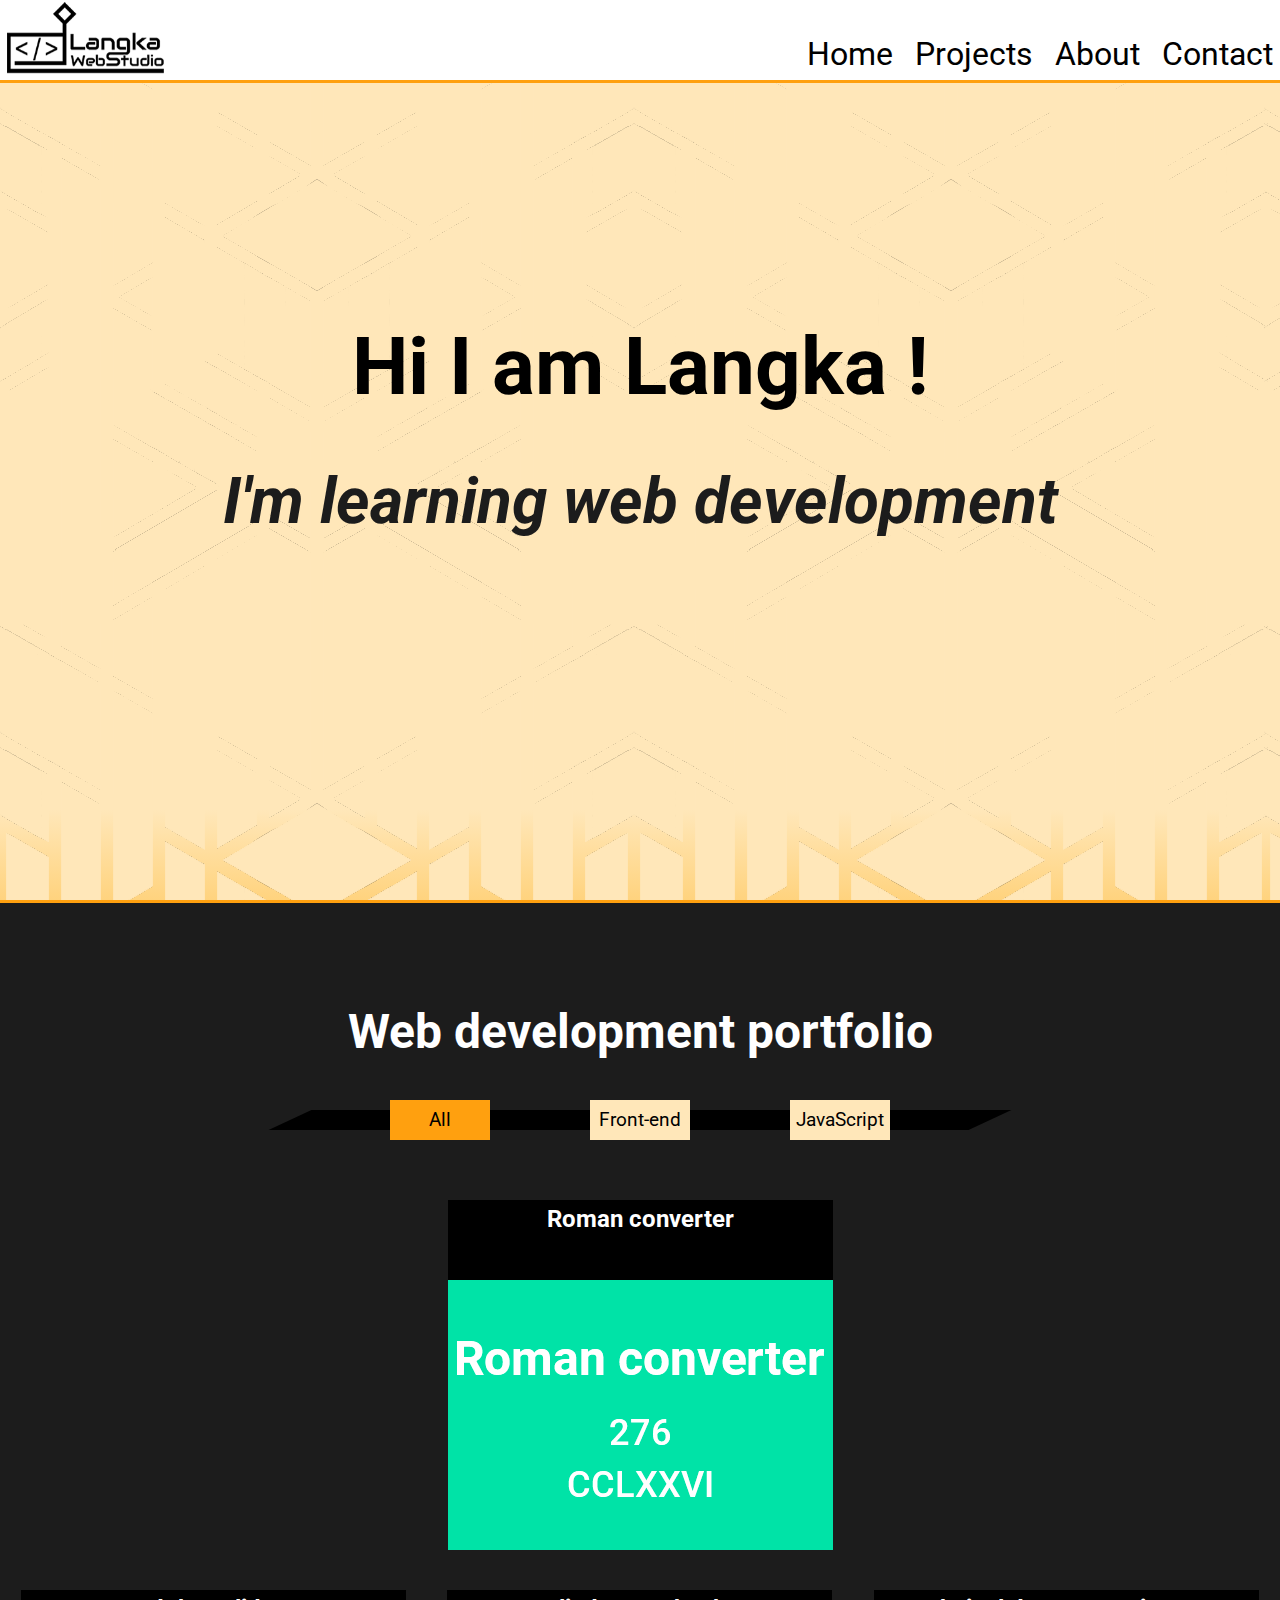
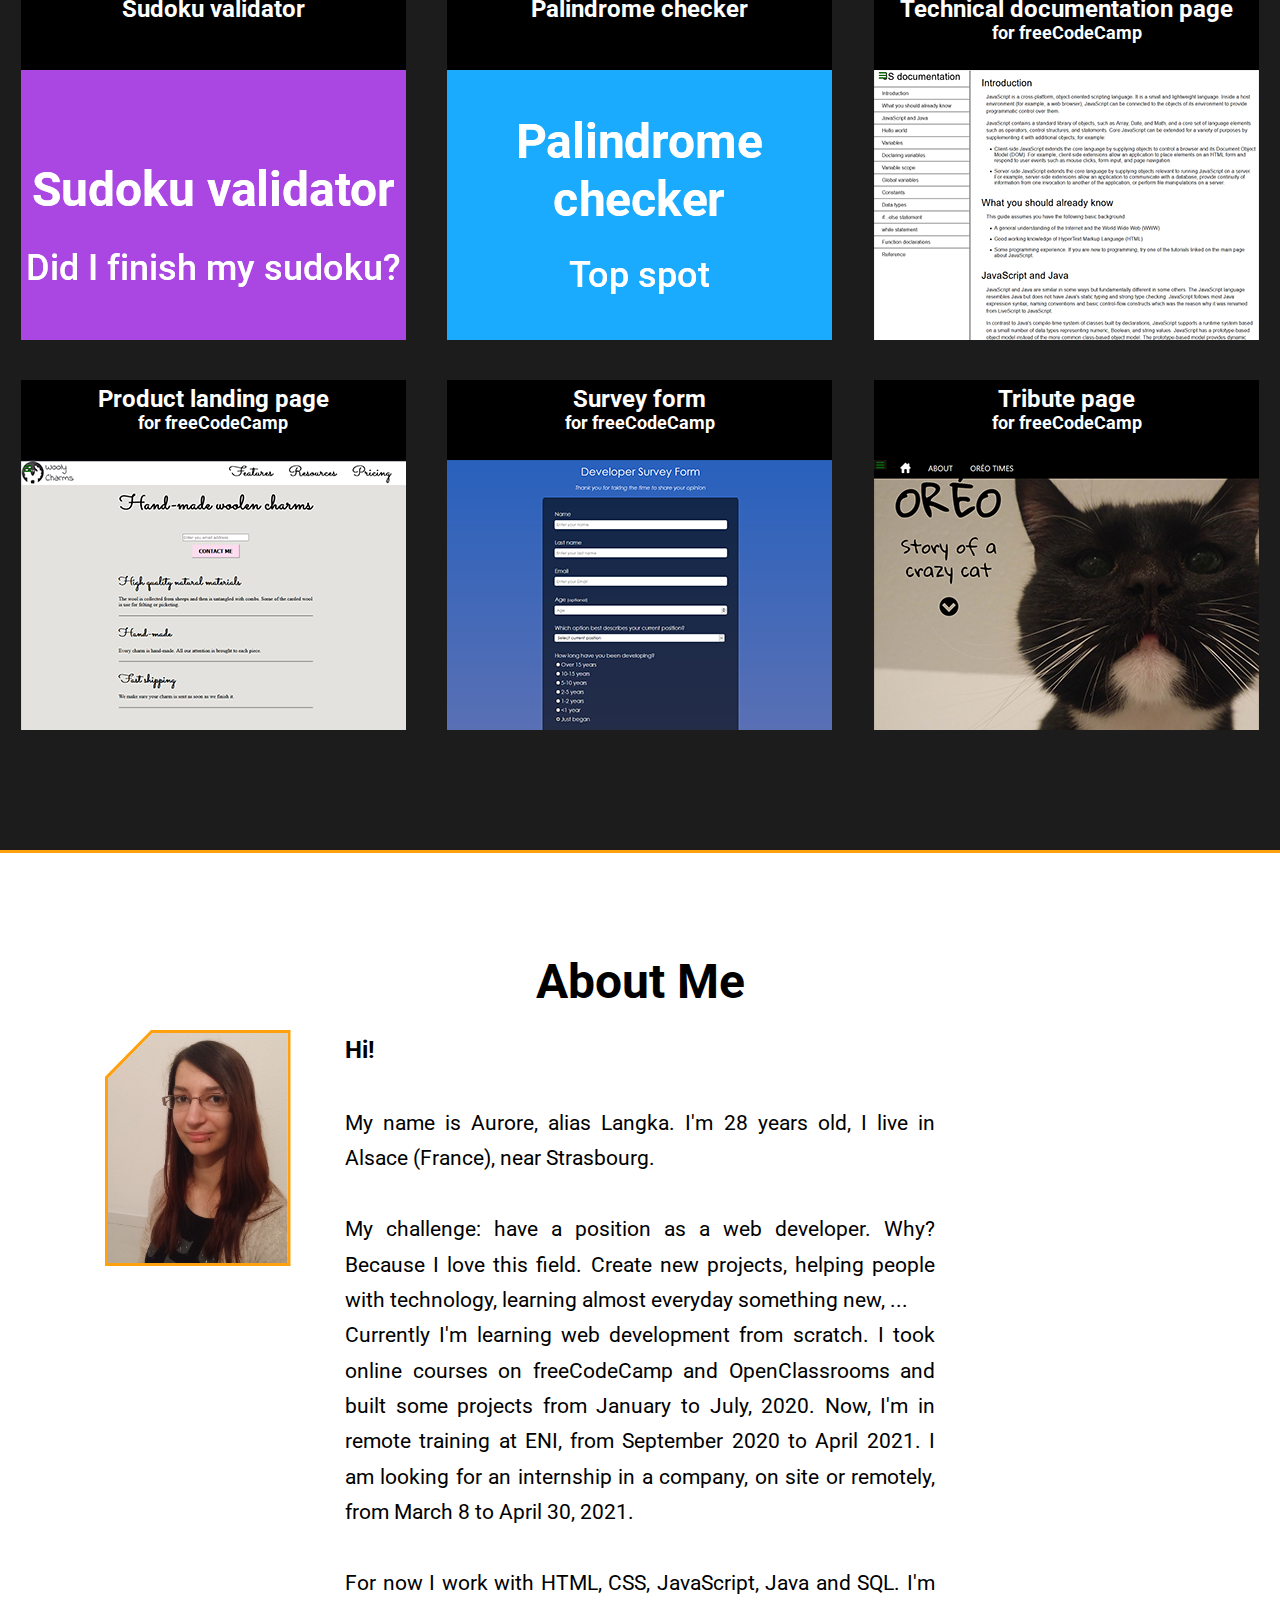
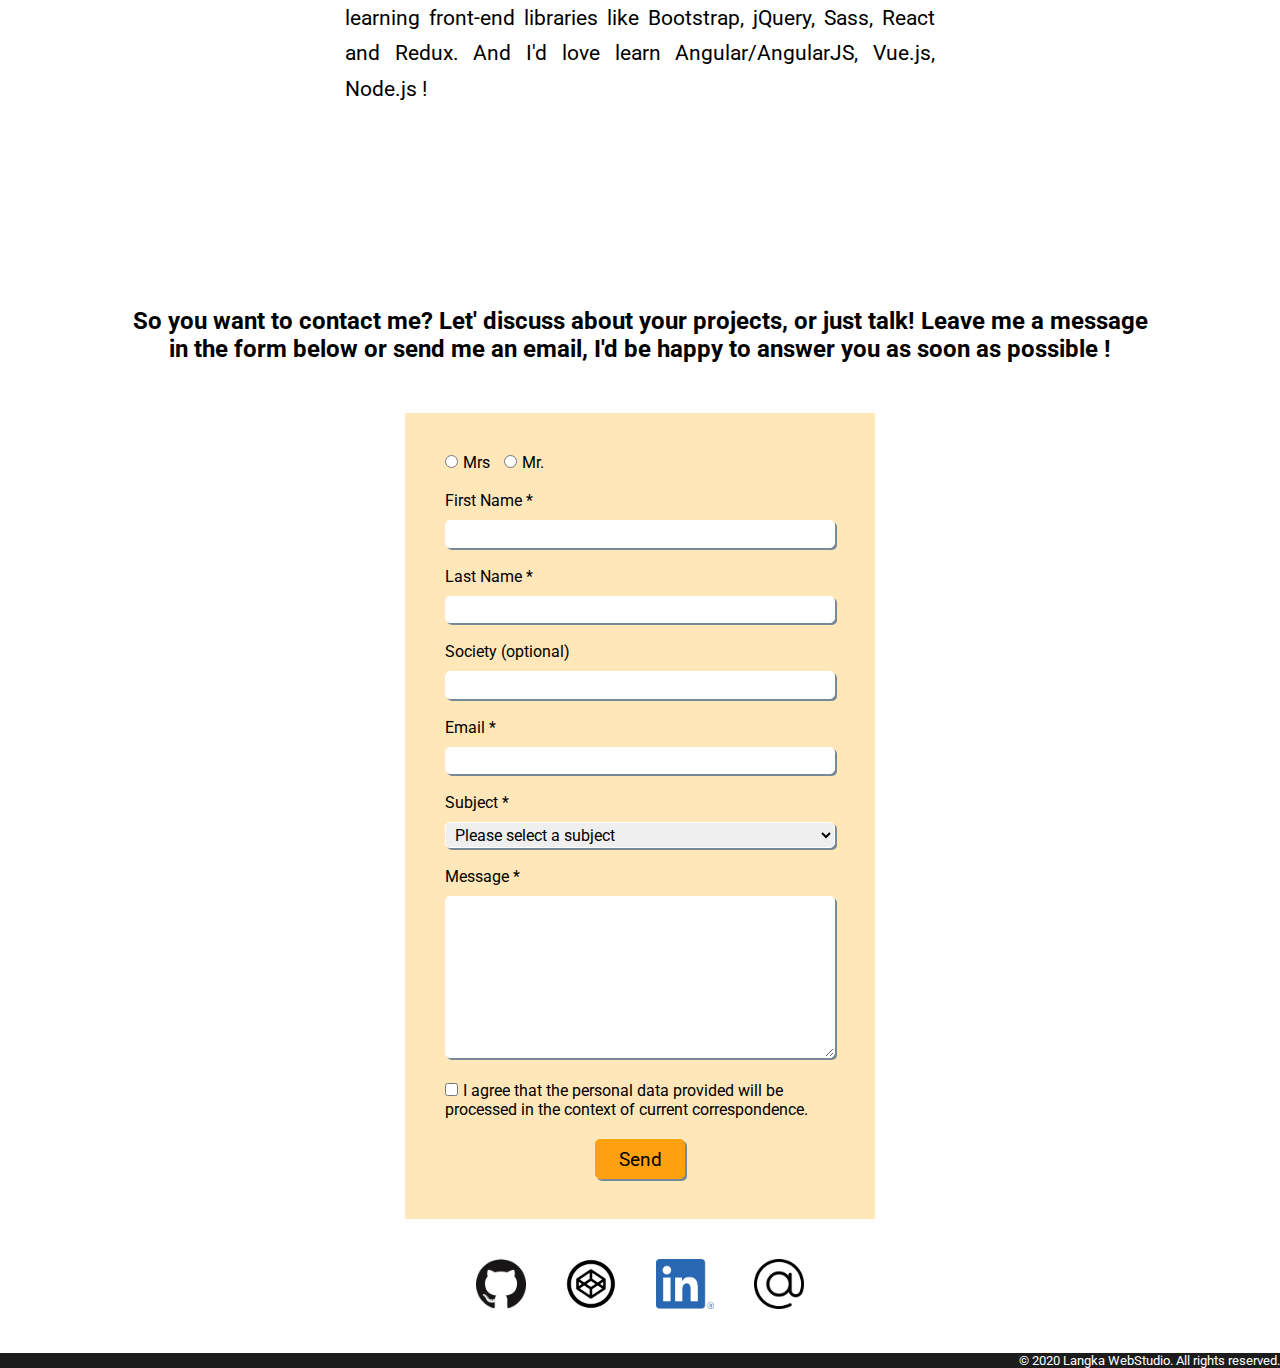
==== index.html @ edf9cbef "Update Js projects thumbnails" ====
<!--
	Thanks for your visit !
	My Website uses no CMS, fully hand coded by me.
 -->

<!DOCTYPE html>
<html>
    <head>
        <meta charset="utf-8" />
        <link href="https://fonts.googleapis.com/css?family=Roboto&display=swap" rel="stylesheet">
        <link rel="icon" type="image/png" href="resources/icons/icone-langkaws.png">
		<link rel="stylesheet" href="style.css">
        <title>Langka WebStudio | Web developer</title>
    </head>

    <body>

    	<header>
    		<img src="/resources/images/logo-langka.png" id="logo-langka" />
		  	<nav id="navbar">
			    <ul>
			      <li class="nav-item"><a href=#welcome-section>Home</a></li>
			      <li class="nav-item"><a href=#projects>Projects</a></li>
			      <li class="nav-item"><a href=#about>About</a></li>
			      <li class="nav-item"><a href=#contact-section>Contact</a></li>
			    </ul>
			</nav>
		</header>

		<section id="welcome-section">
		  <div id="title">
		    <h1>Hi I am Langka !</h1>
		    <h2>I'm learning web development</h2>
		  </div>
		  <div id="horizontal-bar"></div>
		</section>

		<section id="projects">
		  <h3>Web development portfolio</h3>

       <div id="filter-container">
        <div id="filter-div">
          <button type="button" class="filter-tag btn active" id="filter-all" onClick="filterProjects('all')">All</button>
          <button type="button" class="filter-tag btn" id="filter-front-end" onClick="filterProjects('front-end')">Front-end</button>
          <button type="button" class="filter-tag btn" id="filter-javascript" onClick="filterProjects('javascript')">JavaScript</button>
        </div>
      </div>

		  	<div id="project-showcase">

			   	<div class="project-tile filterDiv front-end">
			   		<a href="https://codepen.io/LangkaWS/full/rNxOQre" target="_blank" class="project-link">
			   			<div class="project-title">
			   				<h4>Tribute page</h4>
			   				<h5>for freeCodeCamp</h5>
			   			</div>
			   			<div class="project-thumbnail">
			   				<img src="/resources/images/fcc-project-thumbnail-oreo-tribute.png">
			   				<div id="slider">
					   			<div class="project-description">
					    			<p>This is my first project in web development!<br />
					    			I had to build a responsive tribute page, so I took my awesome cat as the subject. He is a little crazy and he manages to make me laugh everyday!</p>
					    		</div>
					    		<div class="project-tags">
					    			<div class="tag html-tag">HTML</div>
					    			<div class="tag css-tag">CSS</div>
					    		</div>
					    		<div class="go-to-project">
					    			<div class="go-to-btn"><svg class="external-link-icon" role="img" viewBox="0 0 512 512"><path fill="currentColor" d="M432,320H400a16,16,0,0,0-16,16V448H64V128H208a16,16,0,0,0,16-16V80a16,16,0,0,0-16-16H48A48,48,0,0,0,0,112V464a48,48,0,0,0,48,48H400a48,48,0,0,0,48-48V336A16,16,0,0,0,432,320ZM488,0h-128c-21.37,0-32.05,25.91-17,41l35.73,35.73L135,320.37a24,24,0,0,0,0,34L157.67,377a24,24,0,0,0,34,0L435.28,133.32,471,169c15,15,41,4.5,41-17V24A24,24,0,0,0,488,0Z"></path></svg>Let's see</div>
					    		</div>
					    	</div>
			   			</div>
			   			
			   		</a>
			   	</div>

			    <div class="project-tile filterDiv front-end">
			    	<a href="https://codepen.io/LangkaWS/full/LYpvjxQ" target="_blank" class="project-link">
			    		<div class="project-title">
			   				<h4>Survey form</h4>
			   				<h5>for freeCodeCamp</h5>
			   			</div>
			   			<div class="project-thumbnail">
			    			<img src="/resources/images/fcc-project-thumbnail-survey.png">
			    			<div id="slider">
					    		<div class="project-description">
					    			<p>Practicing forms...</p>
					    		</div>
					    		<div class="project-tags">
					    			<div class="tag html-tag">HTML</div>
					    			<div class="tag css-tag">CSS</div>
					    		</div>
					    		<div class="go-to-project">
					    			<div class="go-to-btn"><svg class="external-link-icon" role="img" viewBox="0 0 512 512"><path fill="currentColor" d="M432,320H400a16,16,0,0,0-16,16V448H64V128H208a16,16,0,0,0,16-16V80a16,16,0,0,0-16-16H48A48,48,0,0,0,0,112V464a48,48,0,0,0,48,48H400a48,48,0,0,0,48-48V336A16,16,0,0,0,432,320ZM488,0h-128c-21.37,0-32.05,25.91-17,41l35.73,35.73L135,320.37a24,24,0,0,0,0,34L157.67,377a24,24,0,0,0,34,0L435.28,133.32,471,169c15,15,41,4.5,41-17V24A24,24,0,0,0,488,0Z"></path></svg>Let's see</div>
					    		</div>
					    	</div>
			    		</div>
			    		
			    	</a>
			    </div>

			    <div class="project-tile filterDiv front-end">
			    	<a href="https://codepen.io/LangkaWS/full/poggzJW" target="_blank" class="project-link">
			    		<div class="project-title">
			   				<h4>Product landing page</h4>
			   				<h5>for freeCodeCamp</h5>
			   			</div>
			   			<div class="project-thumbnail">
			    			<img src="/resources/images/fcc-project-thumbnail-product-landing.png">
			    			<div id="slider">
					    		<div class="project-description">
					    			<p>The harder part of building a product landing page is to find the subject...</p>
					    		</div>
					    		<div class="project-tags">
					    			<div class="tag html-tag">HTML</div>
					    			<div class="tag css-tag">CSS</div>
					    		</div>
					    		<div class="go-to-project">
					    			<div class="go-to-btn"><svg class="external-link-icon" role="img" viewBox="0 0 512 512"><path fill="currentColor" d="M432,320H400a16,16,0,0,0-16,16V448H64V128H208a16,16,0,0,0,16-16V80a16,16,0,0,0-16-16H48A48,48,0,0,0,0,112V464a48,48,0,0,0,48,48H400a48,48,0,0,0,48-48V336A16,16,0,0,0,432,320ZM488,0h-128c-21.37,0-32.05,25.91-17,41l35.73,35.73L135,320.37a24,24,0,0,0,0,34L157.67,377a24,24,0,0,0,34,0L435.28,133.32,471,169c15,15,41,4.5,41-17V24A24,24,0,0,0,488,0Z"></path></svg>Let's see</div>
					    		</div>
					    	</div>
			    		</div>
			    		
			    	</a>
			    </div>

			    <div class="project-tile filterDiv front-end">
			    	<a href="https://codepen.io/LangkaWS/full/rNOgdzb" target="_blank" class="project-link">
			    		<div class="project-title">
			   				<h4>Technical documentation page</h4>
			   				<h5>for freeCodeCamp</h5>
			   			</div>
			   			<div class="project-thumbnail">
			    			<img src="/resources/images/fcc-project-thumbnail-technical-documentation.png">
				    			<div id="slider">
						    	<div class="project-description">
						    		<p>I built a technical documentation page for the freeCodeCamp certification, practicing position of navbar among others.</p>
						    	</div>
						    	<div class="project-tags">
						    		<div class="tag html-tag">HTML</div>
						    		<div class="tag css-tag">CSS</div>
						    	</div>
						    	<div class="go-to-project">
						    		<div class="go-to-btn"><svg class="external-link-icon" role="img" viewBox="0 0 512 512"><path fill="currentColor" d="M432,320H400a16,16,0,0,0-16,16V448H64V128H208a16,16,0,0,0,16-16V80a16,16,0,0,0-16-16H48A48,48,0,0,0,0,112V464a48,48,0,0,0,48,48H400a48,48,0,0,0,48-48V336A16,16,0,0,0,432,320ZM488,0h-128c-21.37,0-32.05,25.91-17,41l35.73,35.73L135,320.37a24,24,0,0,0,0,34L157.67,377a24,24,0,0,0,34,0L435.28,133.32,471,169c15,15,41,4.5,41-17V24A24,24,0,0,0,488,0Z"></path></svg>Let's see</div>
						    	</div>
					    	</div>
			    		</div>
			    		
			    	</a>
			    </div>
				
				<div class="project-tile filterDiv javascript">
			    	<a href="palindrome.html" target="_blank" class="project-link">
			    		<div class="project-title">
			   				<h4>Palindrome checker</h4>
			   				<h5></h5>
			   			</div>
			   			<div class="project-thumbnail">
			    			<img src="/resources/images/palindrome-checker.png">
				    			<div id="slider">
						    	<div class="project-description">
						    		<p>Based on a JavaScript function I created, you may enter a word or a sentence and this tool will check if this is a palindrome.</p>
						    	</div>
						    	<div class="project-tags">
						    		<div class="tag html-tag">HTML</div>
						    		<div class="tag css-tag">CSS</div>
								<div class="tag javascript-tag">JavaScript</div>
						    	</div>
						    	<div class="go-to-project">
						    		<div class="go-to-btn"><svg class="external-link-icon" role="img" viewBox="0 0 512 512"><path fill="currentColor" d="M432,320H400a16,16,0,0,0-16,16V448H64V128H208a16,16,0,0,0,16-16V80a16,16,0,0,0-16-16H48A48,48,0,0,0,0,112V464a48,48,0,0,0,48,48H400a48,48,0,0,0,48-48V336A16,16,0,0,0,432,320ZM488,0h-128c-21.37,0-32.05,25.91-17,41l35.73,35.73L135,320.37a24,24,0,0,0,0,34L157.67,377a24,24,0,0,0,34,0L435.28,133.32,471,169c15,15,41,4.5,41-17V24A24,24,0,0,0,488,0Z"></path></svg>Let's see</div>
						    	</div>
					    	</div>
			    		</div>
			    		
			    	</a>
				</div>
				
				<div class="project-tile filterDiv javascript">
			    	<a href="sudoku-validator.html" target="_blank" class="project-link">
			    		<div class="project-title">
			   				<h4>Sudoku validator</h4>
			   				<h5></h5>
			   			</div>
			   			<div class="project-thumbnail">
			    			<img src="/resources/images/sudoku-validator.png">
				    			<div id="slider">
						    	<div class="project-description">
						    		<p>Based on a JavaScript function I created, you may complete a sudoku board and this tool will check whether your solution is valide or not.</p>
						    	</div>
						    	<div class="project-tags">
						    		<div class="tag html-tag">HTML</div>
						    		<div class="tag css-tag">CSS</div>
								<div class="tag javascript-tag">JavaScript</div>
						    	</div>
						    	<div class="go-to-project">
						    		<div class="go-to-btn"><svg class="external-link-icon" role="img" viewBox="0 0 512 512"><path fill="currentColor" d="M432,320H400a16,16,0,0,0-16,16V448H64V128H208a16,16,0,0,0,16-16V80a16,16,0,0,0-16-16H48A48,48,0,0,0,0,112V464a48,48,0,0,0,48,48H400a48,48,0,0,0,48-48V336A16,16,0,0,0,432,320ZM488,0h-128c-21.37,0-32.05,25.91-17,41l35.73,35.73L135,320.37a24,24,0,0,0,0,34L157.67,377a24,24,0,0,0,34,0L435.28,133.32,471,169c15,15,41,4.5,41-17V24A24,24,0,0,0,488,0Z"></path></svg>Let's see</div>
						    	</div>
					    	</div>
			    		</div>
			    		
			    	</a>
				</div>
				
				<div class="project-tile filterDiv javascript">
			    	<a href="roman-converter.html" target="_blank" class="project-link">
			    		<div class="project-title">
			   				<h4>Roman converter</h4>
			   				<h5></h5>
			   			</div>
			   			<div class="project-thumbnail">
			    			<img src="/resources/images/roman-converter.png">
				    			<div id="slider">
						    	<div class="project-description">
						    		<p>Based on a JavaScript function I created, you may complete a sudoku board and this tool will check whether your solution is valide or not.</p>
						    	</div>
						    	<div class="project-tags">
						    		<div class="tag html-tag">HTML</div>
						    		<div class="tag css-tag">CSS</div>
								<div class="tag javascript-tag">JavaScript</div>
						    	</div>
						    	<div class="go-to-project">
						    		<div class="go-to-btn"><svg class="external-link-icon" role="img" viewBox="0 0 512 512"><path fill="currentColor" d="M432,320H400a16,16,0,0,0-16,16V448H64V128H208a16,16,0,0,0,16-16V80a16,16,0,0,0-16-16H48A48,48,0,0,0,0,112V464a48,48,0,0,0,48,48H400a48,48,0,0,0,48-48V336A16,16,0,0,0,432,320ZM488,0h-128c-21.37,0-32.05,25.91-17,41l35.73,35.73L135,320.37a24,24,0,0,0,0,34L157.67,377a24,24,0,0,0,34,0L435.28,133.32,471,169c15,15,41,4.5,41-17V24A24,24,0,0,0,488,0Z"></path></svg>Let's see</div>
						    	</div>
					    	</div>
			    		</div>
			    		
			    	</a>
			    </div>
			</div>
		</section>

		<section id="about">
      		<h3 id="about-title">About Me</h3>
      		<div id="about-div">
      			<div class="col">
		      		<div id="photo-div-border">
		        		<div id="photo-div">
		          			<img src="/resources/images/20170629_2250112.jpg" id="photo"/>
						</div>
		      		</div>
	      		</div>
	      		<div id="main-col">
		      		<p id="about-text">
				      	<strong>Hi!</strong><br /><br />
						My name is Aurore, alias Langka. I'm 28 years old, I live in Alsace (France), near Strasbourg.<br /><br />
						My challenge: have a position as a web developer. Why? Because I love this field. Create new projects, helping people with technology, learning almost everyday something new, ...<br />
				      	Currently I'm learning web development from scratch. I took online courses on freeCodeCamp and OpenClassrooms and built some projects from January to July, 2020. Now, I'm in remote training at ENI, from September 2020 to April 2021. I am looking for an internship in a company, on site or remotely, from March 8 to April 30, 2021.<br /><br />
				      	For now I work with HTML, CSS, JavaScript, Java and SQL. I'm learning front-end libraries like Bootstrap, jQuery, Sass, React and Redux. And I'd love learn Angular/AngularJS, Vue.js, Node.js !
				      </p>
				</div>
				<div class="col">
				</div>
		  	</div>
		</section>

		<section id="contact-section">
		  <h3 id="contact-title">So you want to contact me? Let' discuss about your projects, or just talk! Leave me a message in the form below or send me an email, I'd be happy to answer you as soon as possible !</h3>
      
      <form id="contact-form" action="https://formspree.io/xaypaerb" method="POST">
        
        <input type="hidden" name="_subject" value="New submission!" />
        
        <label for="mrs" class="label-text"><input type="radio" id="mrs" value="mrs" name="radio" required />Mrs</label>
        <label for="mr" class="label-text"><input type="radio" id="mr" value="mr" name="radio" required />Mr.</label><br /><br />
        
        <label for="firstname" id="firstname-label" class="label-text">First Name *</label><br />
        <input type="text" name="firstname" id="firstname" class="input-field" required/><br /><br />
        
        <label for="lastname" id="lastname-label" class="label-text">Last Name *</label><br />
        <input type="text" name="lastname" id="lastname" class="input-field" required/><br /><br />
        
        <label for="society" id="society-label" class="label-text">Society (optional)</label><br />
        <input type="text" name="society" id="society" class="input-field" /><br /><br />
        
        <label for="email" id="email-label" class="label-text">Email *</label><br />
        <input type="email" name="email" id="email" class="input-field" required/><br /><br />
        
        <label for="dropdown" id="dropdown-label" class="label-text">Subject *</label><br />
        <select id="dropdown" name="dropdown" onChange="displayTextField()">
          <option value="" disabled selected>Please select a subject</option>
          <option value="job-offer">Job offer</option>
          <option value="project">Project</option>
          <option value="feedback">Feedback</option>
          <option value="help">Question/help</option>
          <option value="other">Other</option>
        </select><br /><br />
        
        <div id="subject-other-div" class="label-text">
          <label for="subject-other" id="subject-other-label">Please specify:</label><br />
          <input type="text" name="subject-other" id="subject-other" class="input-field" /><br /><br />
        </div>
        
        <label for="message" id="message-label" class="label-text">Message *</label><br />
        <textarea name="message" id="message" class="input-field"></textarea><br /><br />
        
        <label for="personal-data-statement" id="personal-data-statement-label"><input type="checkbox" id="personal-data-statement" name="personal-data-statement" value="true" required/>I agree that the personal data provided will be processed in the context of current correspondence.</label>
        
        <button type="submit" id="submit-btn">Send</button>
        
      </form>
      
		  <div id="social-container">
        <a href="https://github.com/LangkaWS" target="_blank"><img src="/resources/images/GitHub-Mark-120px-plus.png" id="github-logo" class="logo"></a>
        <a href="https://codepen.io/LangkaWS" target="_blank" id="profile-link"><img src="/resources/images/Button-Black-Large.png" id="codepen-logo" class="logo"></a>
        <a href="https://www.linkedin.com/in/aurore-weingartner/" target="_blank"><img src="/resources/images/LI-In-Bug.png" id="linked-in-logo" class="logo"></a>
        <a href="mailto:langkaws@outlook.com" target="_blank"><img src="/resources/images/at.png" id="email-logo" class="logo"></a>
      </div>

		</section>


		<footer id="footer">
			<div id="copy"><p>&copy; 2020 Langka WebStudio. All rights reserved.</p></div>
			<script>
        	filterProjects("all")
    		function filterProjects(c) {
    			var x, i;
    			x = document.getElementsByClassName("filterDiv");
    			if(c == "all") c = "";
    			for(i = 0; i < x.length; i++) {
    				removeClass(x[i], "show");
    				addClass(x[i], "hide");
    				if(x[i].className.indexOf(c) > -1) {
    					addClass(x[i], "show");
    					removeClass(x[i], "hide");
    				}
    			}
    		}

    		function addClass(element, name) {
    			var i, arr1, arr2;
    			arr1 = element.className.split(" ");
    			arr2 = name.split(" ");
    			for(i = 0; i < arr2.length; i++) {
    				if(arr1.indexOf(arr2[i]) == -1) {
    					element.className += " " + arr2[i];
    				}
    			}
    		}

    		function removeClass(element, name) {
    			var i, arr1, arr2;
    			arr1 = element.className.split(" ");
    			arr2 = name.split(" ");
    			for(i = 0; i < arr2.length; i++) {
    				while(arr1.indexOf(arr2[i]) > -1) {
    					arr1.splice(arr1.indexOf(arr2[i]), 1);
    				}
    			}
    			element.className = arr1.join(" ");
    		}

    		var btnContainer = document.getElementById("filter-div");
    		var btns = btnContainer.getElementsByClassName("btn");
    		for(var i = 0; i < btns.length; i++) {
    			btns[i].addEventListener("click", function() {
    				var current = document.getElementsByClassName("active");
    				current[0].className = current[0].className.replace(" active", "");
    				this.className += " active";
    			});
    		}
        
        function displayTextField() {
          var dropdownText = document.getElementById("dropdown").value;
          if(dropdownText == "other") {
            document.getElementById("subject-other-div").style.display = "block";
          } else {
            document.getElementById("subject-other-div").style.display = "none";
          }
        }
    	</script>
			
			<!-- Global site tag (gtag.js) - Google Analytics -->
<script async src="https://www.googletagmanager.com/gtag/js?id=UA-173568776-1"></script>
<script>
  window.dataLayer = window.dataLayer || [];
  function gtag(){dataLayer.push(arguments);}
  gtag('js', new Date());

  gtag('config', 'UA-173568776-1');
</script>

		</footer>
    </body>
</html>
---- style.css ----
@import url('https://fonts.googleapis.com/css2?family=Roboto&display=swap');

/* General */

  :root{
  	--primary-color: #ffe7b9;
    --secondary-color:#ffa00f;
    --darker-secondary-color: #f59300;
    --tertiary-color: #1c1c1c;
    --darker-ternary-color: #292929;
    --white-color: white;
    --black-color: black;
  }

  html, body {
    scroll-behavior: smooth;
  }

  * {
    font-family: Roboto;
    margin:0;
    padding:0;
    z-index:1;
  }

  a {
    text-decoration: none;
    color: var(--black-color);
  }


/* Header & Nav */
  
  #logo-langka {
    position: fixed;
    top: 0;
    left: 5px;
    z-index: 6;
    height: 75px;
  }

  #navbar {
    position: fixed;
    top: 0;
    right: 0;
    width: 100%;
    height: 80px;
    font-size: 2rem;
    background-color: var(--white-color);
    border-bottom: solid 3px var(--secondary-color);
    z-index: 5;
  }

  nav ul {
    position: absolute;
    list-style: none;
    text-align: right;
    bottom: 0;
    right: 0;
  }

  .nav-item {
    display: inline-block;
    padding: 7px;
    border-radius: 2px;
  }

  .nav-item:hover {
    animation-name: background-fade;
    animation-duration: 0.7s;
    animation-fill-mode: forwards;
  }

/* Welcome section */

  #welcome-section {
    height: 100vh;
    background-image: url("/resources/images/background-transp.png");
    width:100%;
    background-size: 5000px;
  }

  #horizontal-bar {
    position: absolute;
    top: 0;
    height: 100vh;
    width: 100%;
    background: linear-gradient(#ffe7b9 45%, #ffd37e, #ffe7b9 55%);
    background-size: 200% 200%;
    z-index: -1;
    animation-name: upping;
    animation-timing-function: cubic-bezier(.46,.13,.82,.06);
    animation-duration: 7s;
    animation-iteration-count: infinite;
  }

  h1 {
    margin: 0;
    padding-top: 320px;
    text-align: center;
    font-size: 5rem;
  }

  h2 {
    padding-top: 50px;
    text-align: center;
    font-size: 4rem;
    font-style: italic;
    color: var(--tertiary-color);
  }

/* Projects section */

  #projects {
    background-color: var(--tertiary-color);
    border-top: solid 3px var(--secondary-color);
    border-bottom: solid 3px var(--secondary-color);
    padding: 100px 0px;
    width: 100%;
  }

  h3 {
    text-align: center;
    font-size: 3rem;
    margin-bottom: 20px;
    color: var(--white-color);
  }

  #filter-container {
    background-color: var(--black-color);
    transform: skewX(-65deg);
    width: 700px;
    height: 20px;
    margin: auto;
    margin-top: 50px;
    margin-bottom: 50px;
  }

  #filter-div {
  	display: flex;
  	justify-content: space-between;
  	width: 500px;
  	margin: auto;
  }

  .filter-tag {
  	height: 40px;
  	line-height: 30px;
  	width: 100px;
  	padding: 5px;
  	background-color: var(--primary-color);
  	text-align: center;
  	border: none;
    transform: skewX(65deg);
    margin-top: -10px;
    font-size: 1.2rem;
  }

  .active {
  	background-color: var(--secondary-color);
  }

  #project-showcase {
    width: 100%;
    display: flex;
    justify-content: space-around;
    flex-direction: row-reverse;
    flex-wrap: wrap-reverse;
    overflow: hidden;
    margin: auto;
  }

  .show {
  	display: block;
    overflow: hidden;
    animation-name: appear;
    animation-duration: 0.3s;
    animation-fill-mode: forwards;
  }

  .hide {
    overflow: hidden;
    animation-name: disappear;
    animation-duration: 0.3s;
    animation-fill-mode: forwards;
  }

  .project-tile {
    background-color: var(--black-color);
    width: 385px;
    height: 350px;
    margin: 20px 0px;
    overflow: hidden;
  }

  .project-title {
  	height: 75px;
    text-align: center;
    color: var(--white-color);
  }

  .project-thumbnail {
    overflow: hidden;
  }

  h4 {
  	font-size: 1.5rem;
    margin-top: 5px;
  }

  h5 {
  	font-size: 1.1rem;
  }

  #slider {
    display: block;
    position: relative;
    top: -552px;
    background-color: rgba(0,0,0,0.9);
	transition: top 0.5s ease-in-out;
  }

  .project-description {
    display: block;
  	color: var(--white-color);
  	height: 145px;
	padding: 20px 40px 10px 40px;
	text-align: justify;
    text-justify: inter-word;
	line-height: 1.3rem;
  }

  .project-tags {
    display: flex;
  	height: 50px;
  	justify-content: center;
  }

  .tag {
  	background-color: var(--darker-ternary-color);
  	color: var(--white-color);
  	height: 30px;
  	line-height: 30px;
  	margin-left: 5px;
  	margin-right: 5px;
  	padding: 0px 5px;
  	border-radius: 5px;
  	box-shadow: 2px 2px black;
  }

  .go-to-project {
    display:block;
  	height: 50px;
  }

  .go-to-btn {
  	height: 25px;
  	line-height: 25px;
  	width: 100px;
  	padding: 5px;
  	margin-right: auto;
  	margin-left: auto;
  	background-color: var(--primary-color);
  	border-radius: 5px;
  	text-transform: uppercase;
	transition: all 0.1s ease-in-out;
  }

  .go-to-btn:hover {
  	background-color: var(--secondary-color);
  	color: var(--white-color);
  }

  .external-link-icon {
  	height: 12px;
	  width: 12px;
  	fill: var(--white-color);
  	padding: 0px 5px;
  }

  .project-tile:hover #slider {
  	top: -276px;
  }

/* About section */
  
  #about {
    margin-left: 50px;
    margin-right: 50px;
    min-height: 320px;
    padding: 100px 0px;
  }

  #about-title {
    color: var(--black-color);
  }

  #about-div {
    display: flex;
    justify-content: space-around;
    margin: auto;
  }

  #main-col {
    width: 50%;
    margin: auto;
  }

  .col {
    width: calc(50% / 2);
  }

  #photo-div-border {
    display: flex;
    justify-content: center;
    align-items: center;
    width: 186px;
    height: 236px;
    clip-path: polygon(25% 0%, 100% 0%, 100% 100%, 0% 100%, 0% 20%, 25% 0%);
    background-color: var(--secondary-color);
    margin: auto;
  }

  #photo-div {
    display: flex;
    justify-content: center;
    align-items: center;
    width: 180px;
    height: 230px;
    clip-path: polygon(25% 0%, 100% 0%, 100% 100%, 0% 100%, 0% 20%, 25% 0%);
    background-color: var(--white-color);
    margin: 3px;
    overflow: hidden;
  }


  #photo {
    height: 230px;
  }

  #about-text {
    line-height: 1.7;
    font-size: 1.3rem;
    text-align: justify;
    text-justify: inter-word;
  }

  strong {
    font-size: 1.5rem;
  }

/* Contact section */

  #contact-section {
    padding-top: 100px;
  }

  #contact-title {
    font-size: 1.5rem;
    color: var(--black-color);
    width: 80%;
    margin: auto;
    padding-bottom: 50px;
  }

  #contact-form {
    background-color: var(--primary-color);
    width: 390px;
    margin: auto;
    padding: 40px;
  }

  .label-text {
    padding-top: 10px;
  }

  #mrs, #mr {
    margin-right: 5px;
  }

  #mr {
    margin-left: 10px;
  }

  .input-field, #dropdown {
    width: 383px;
    height: 1.6rem;
    border: solid 1px white;
    border-radius: 5px;
    box-shadow: 2px 2px lightslategray;
    padding-left: 5px;
    margin-top: 10px;
    font-size: 1rem;
  }

  #dropdown {
    width: 390px;
  }

  #subject-other-div {
    display: none;
  }

  #message {
    height: 10rem;
  }

  #personal-data-statement-label {
    width: 383px;
  }

  #personal-data-statement {
    margin-right: 5px;
  }

  #submit-btn {
    background-color: var(--secondary-color);
    width: 90px;
    height: 40px;
    line-height: 40px;
    border: solid 1px var(--secondary-color);
    border-radius: 5px;
    box-shadow: 2px 2px lightslategray;
    padding: 0px;
    font-size: 1.2rem;
    margin-top: 20px;
    margin-left: calc(300px/2);
    margin-right: calc(300px/2);
  }

  #submit-btn:hover {
    background-color: var(--darker-secondary-color);
  }

  #submit-btn:active {
    position: relative;
    top: 2px;
    left: 2px;
    box-shadow: none;
  }

  #social-container {
    display: flex;
    justify-content: center;
    margin: 20px auto;
  }

  .logo {
    height: 50px;
    margin: 20px;
  }

  #copy {
    background-color: var(--tertiary-color);
    font-size: 0.8rem;
    color: var(--white-color);
    text-align: right;
  }

/* Animations */

  @keyframes background-fade {
    100% {
      background-color: var(--primary-color);
    }
  }

  @keyframes upping {
    0% {
      background-position:-20% -20%;
    }
    100% {
      background-position: 120% 120%;
    }
  }

  @keyframes appear {
    0% {
      height: 0px;
    }
    100% {
      height: 350px;
    }
  }

  @keyframes disappear {
    0% {
      height: 350px;
    }
    100% {
      height: 0px;
    }
  }

/* Responsive */

  @media (max-width: 500px) {
    h1 {
      padding-top: 100px;
    }
    
    h2 {
      font-size: 3.5em;
    }
    
    .project-group {
      width: 95%;
      display: flex;
      flex-direction: column;
      justify-content: center;
      margin:auto;
    }

    .project-tile {
      display: flex;
      flex-direction: column;
      background-color: var(--black-color);
      width: 250px;
      height: 230px;
      margin:auto;
      margin-bottom: 10px;
      padding-top: 27px;
      justify-content: center;
      align-items: center;
      border: solid 1px red;
    }

    .project-thumbnail {
      width: 197px;
    }

    .project-title {
      width:100%;
      height:100%;
      display: flex;
      justify-content: center;
      align-items: center;
      color:var(--white-color);
      font-size: 1.5em;
    }
  }
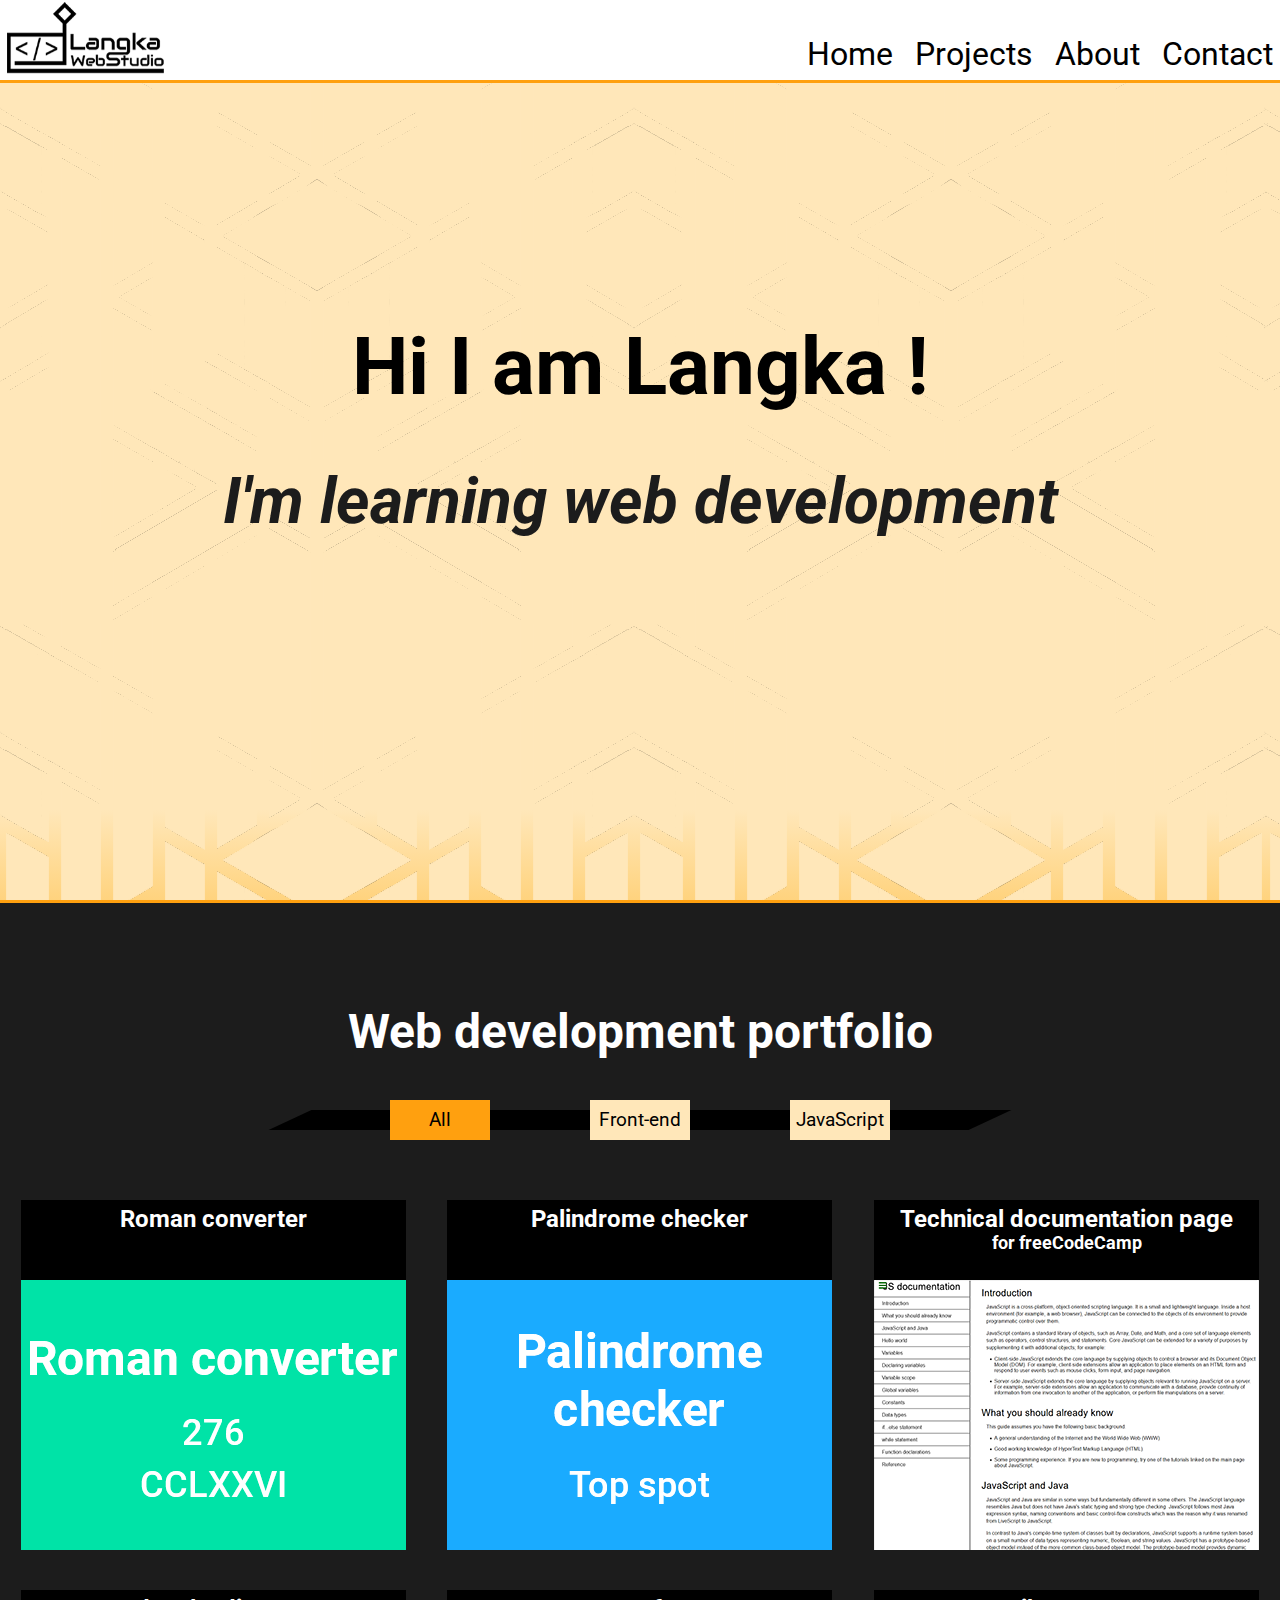
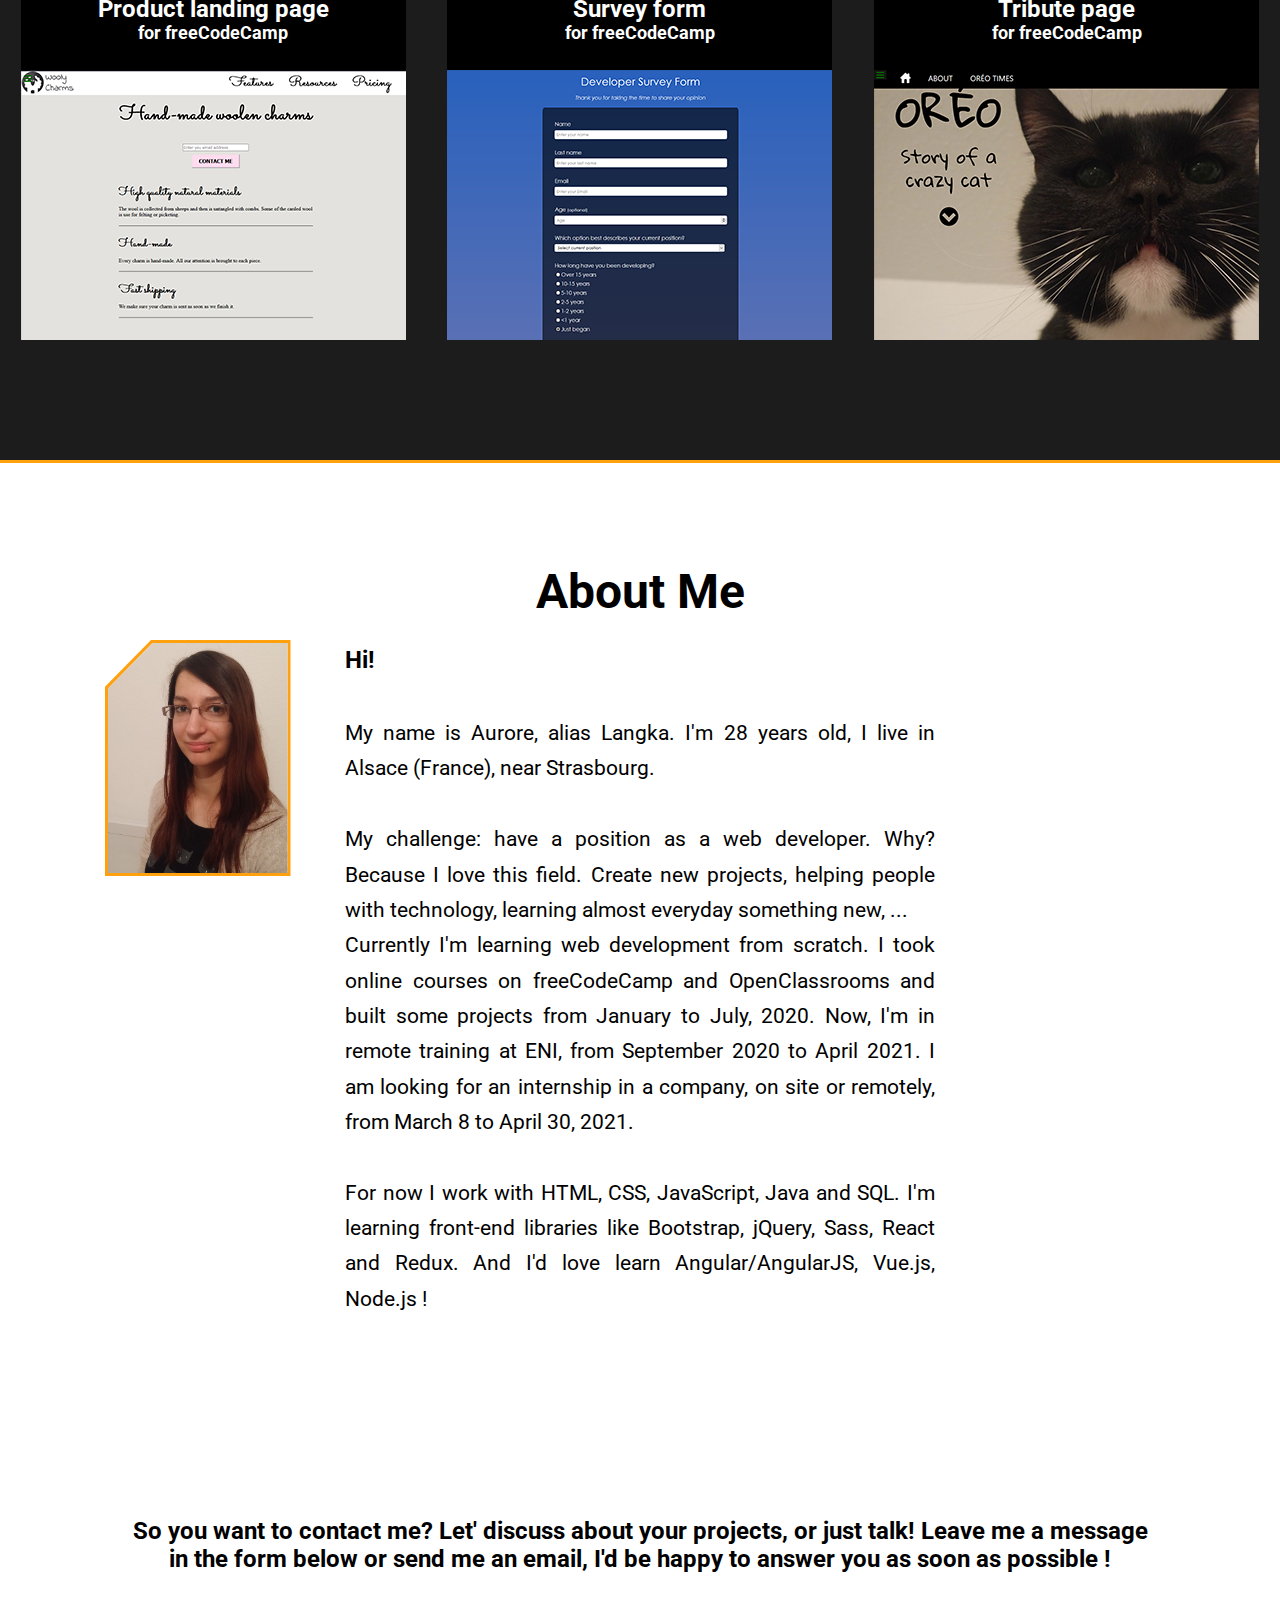
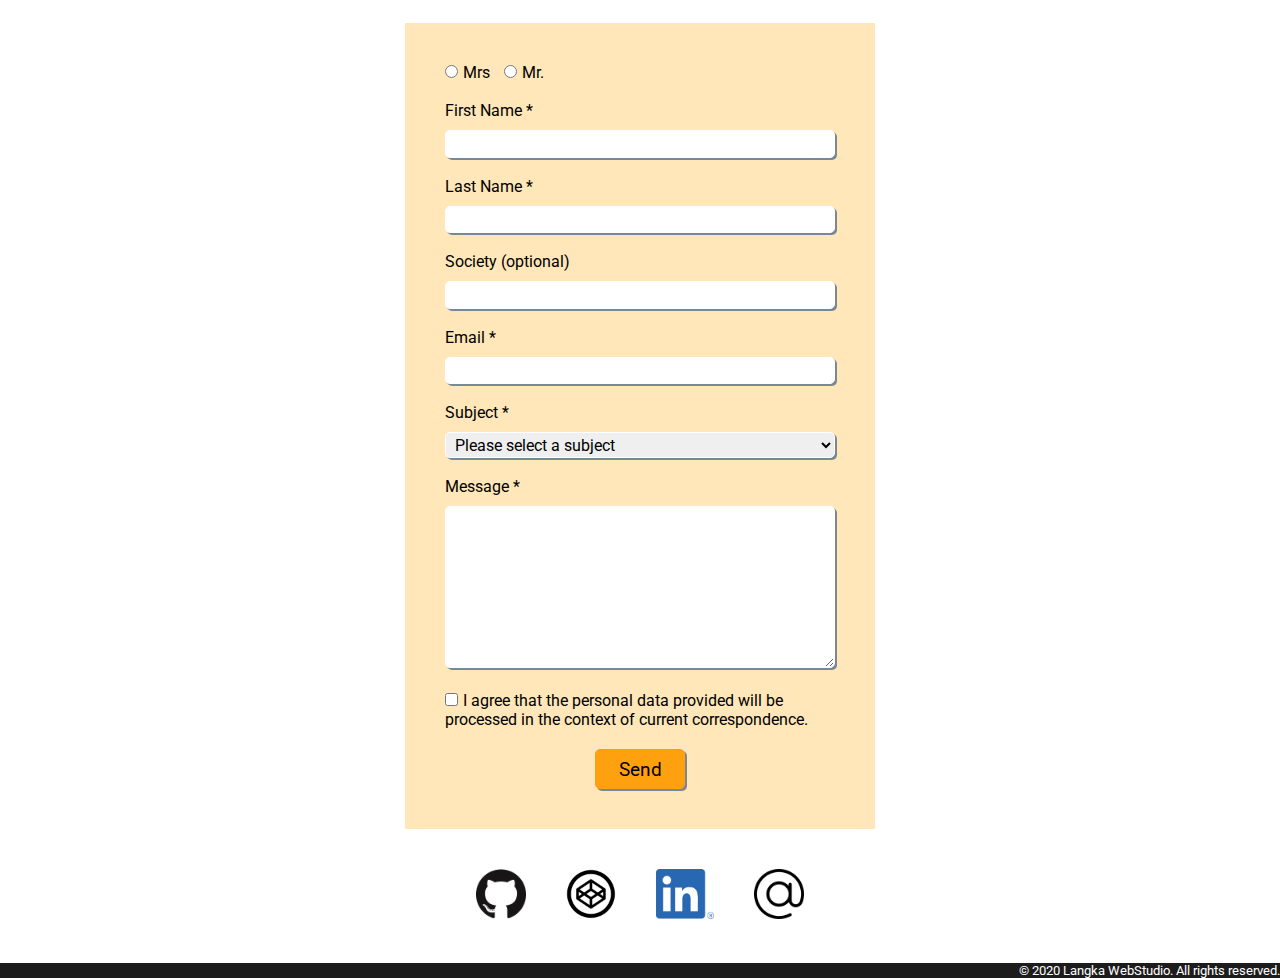
==== commit 72ac4398: "Commented sudoku project" ====
--- a/index.html
+++ b/index.html
@@ -175,6 +175,7 @@
 			    	</a>
 				</div>
 				
+				<!--
 				<div class="project-tile filterDiv javascript">
 			    	<a href="sudoku-validator.html" target="_blank" class="project-link">
 			    		<div class="project-title">
@@ -200,6 +201,7 @@
 			    		
 			    	</a>
 				</div>
+				-->
 				
 				<div class="project-tile filterDiv javascript">
 			    	<a href="roman-converter.html" target="_blank" class="project-link">
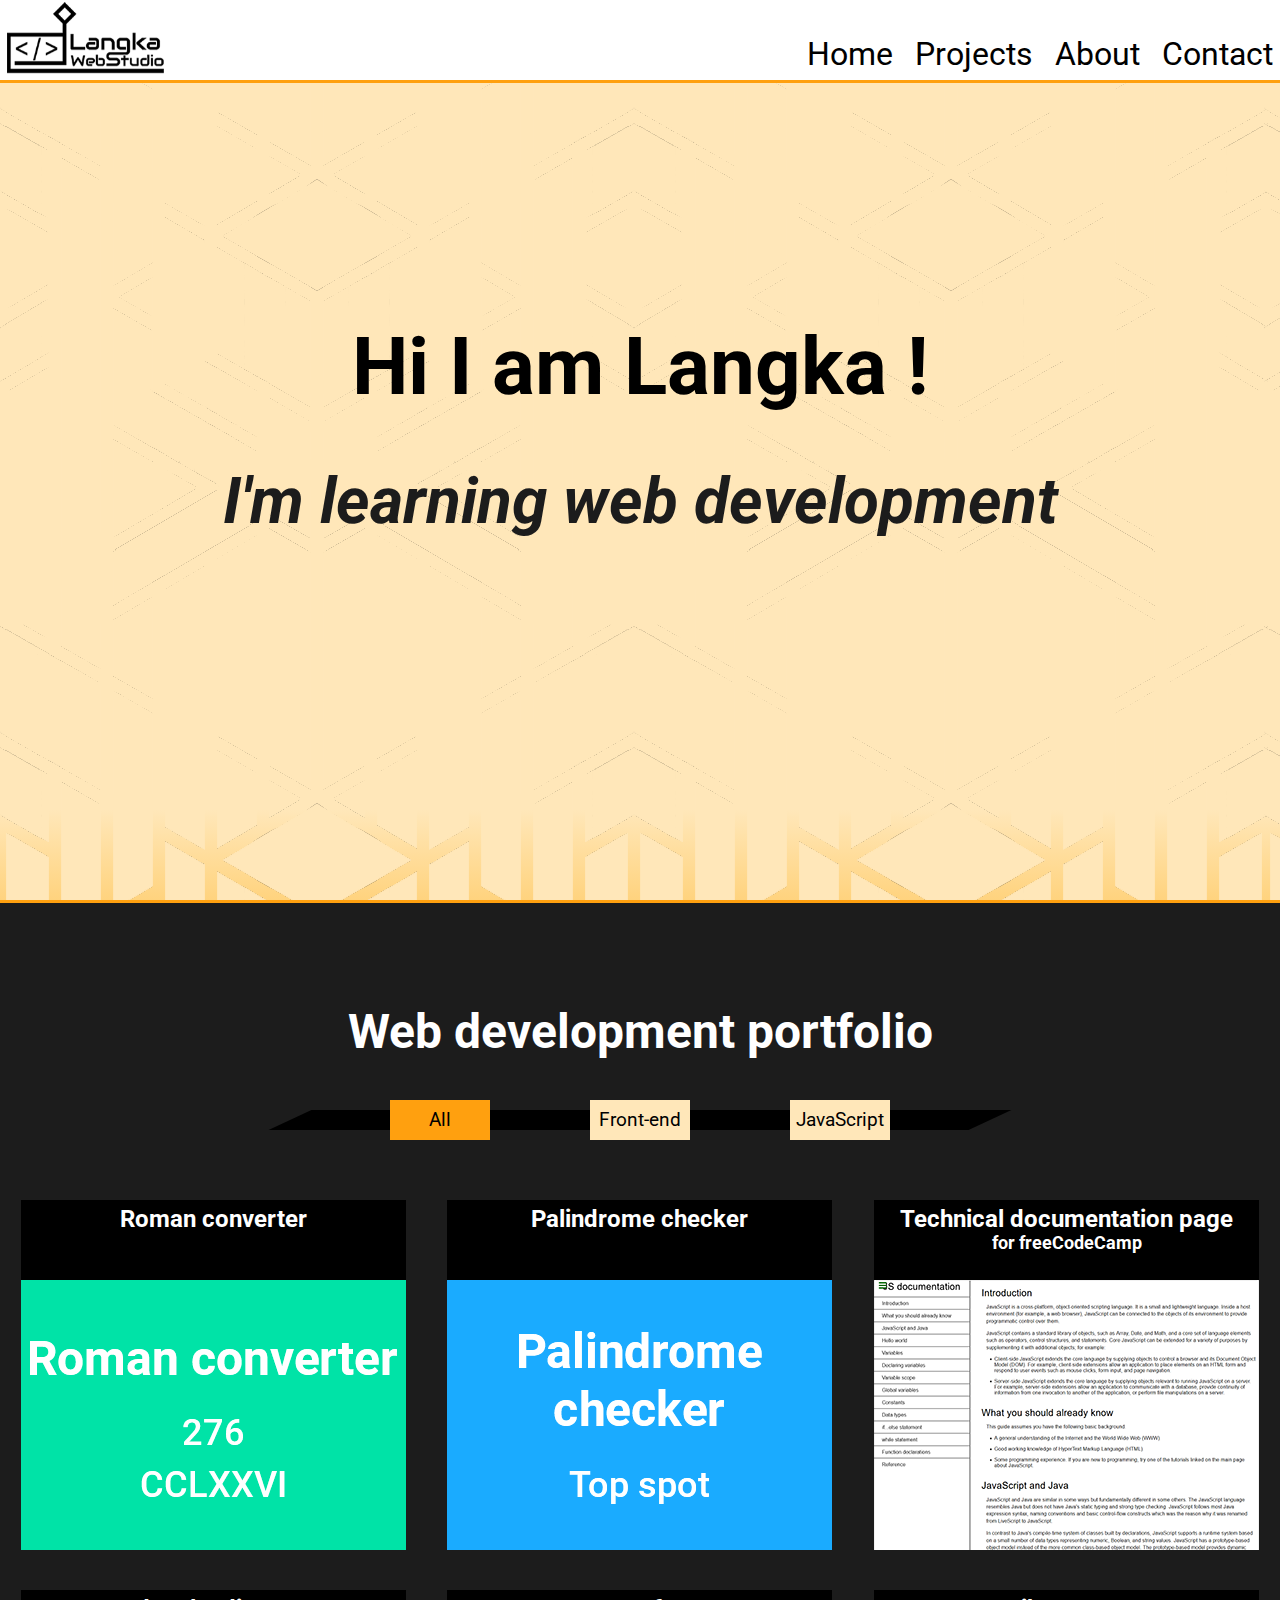
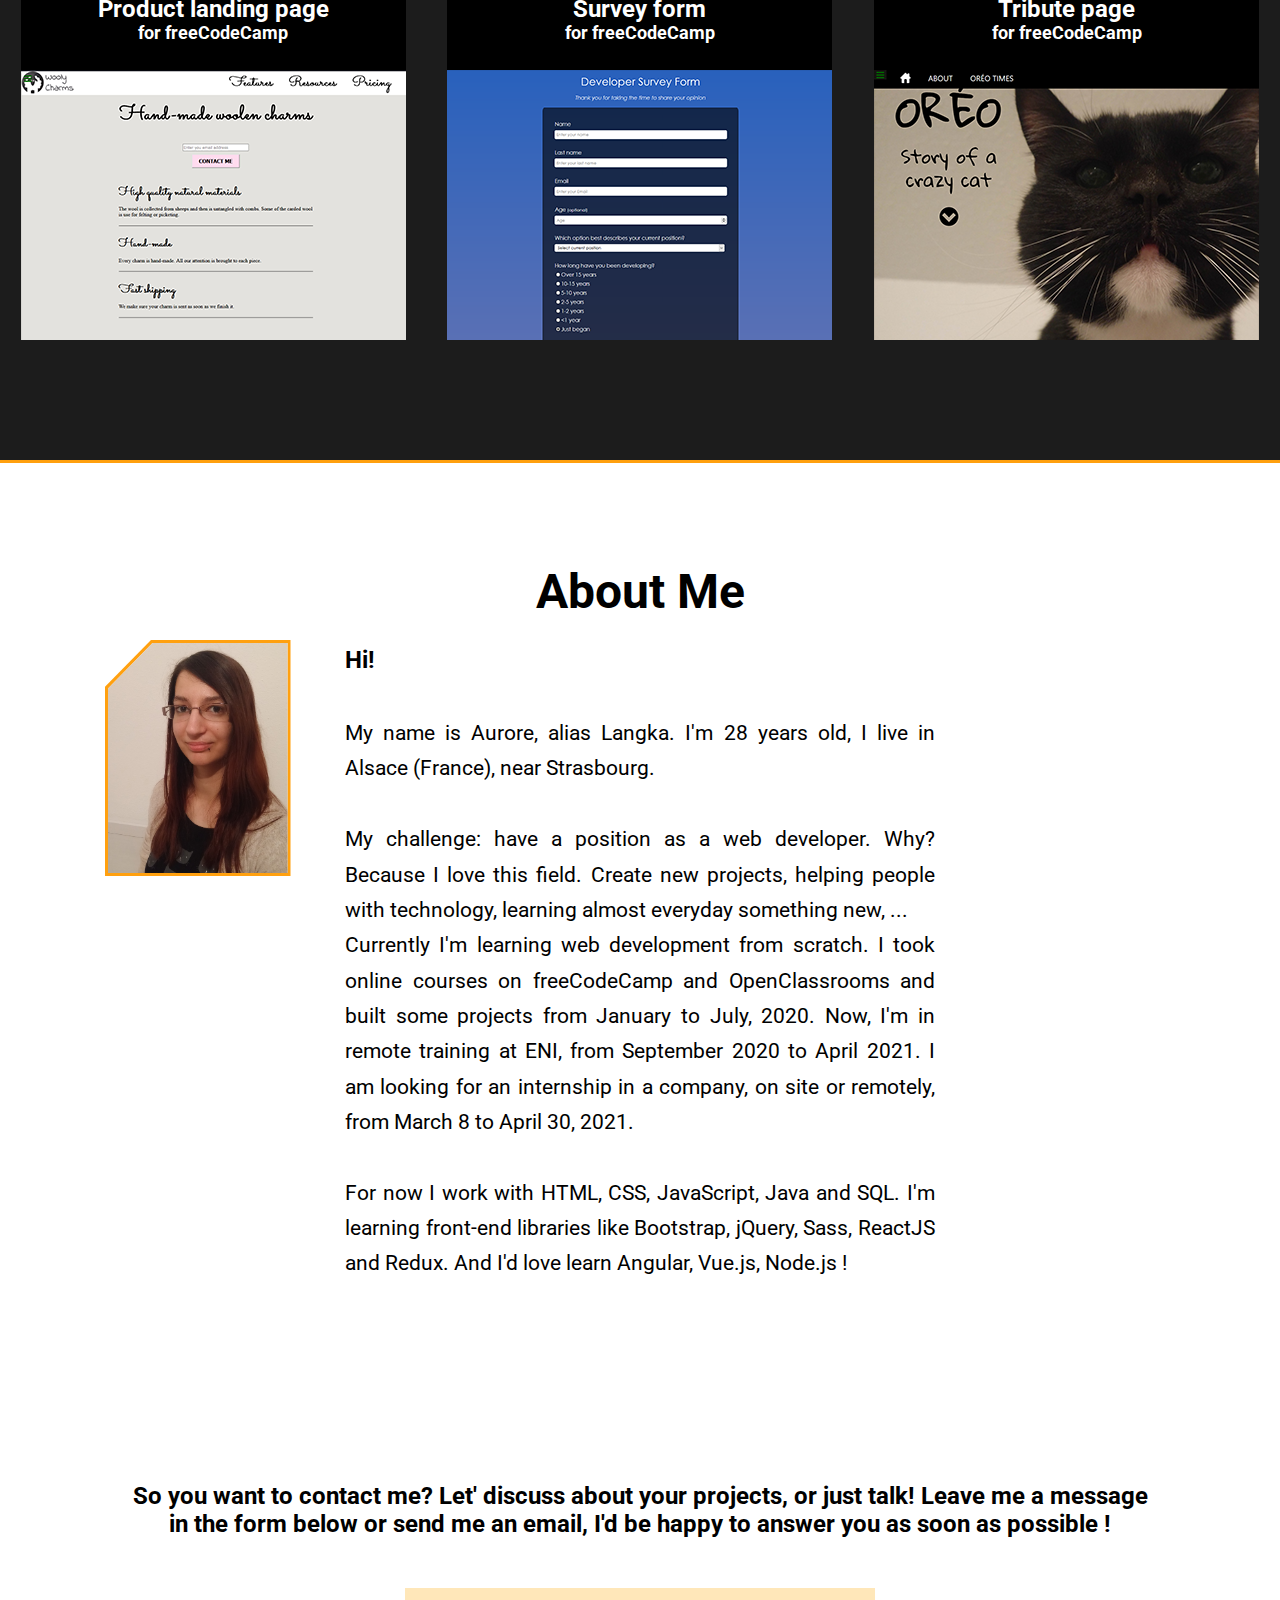
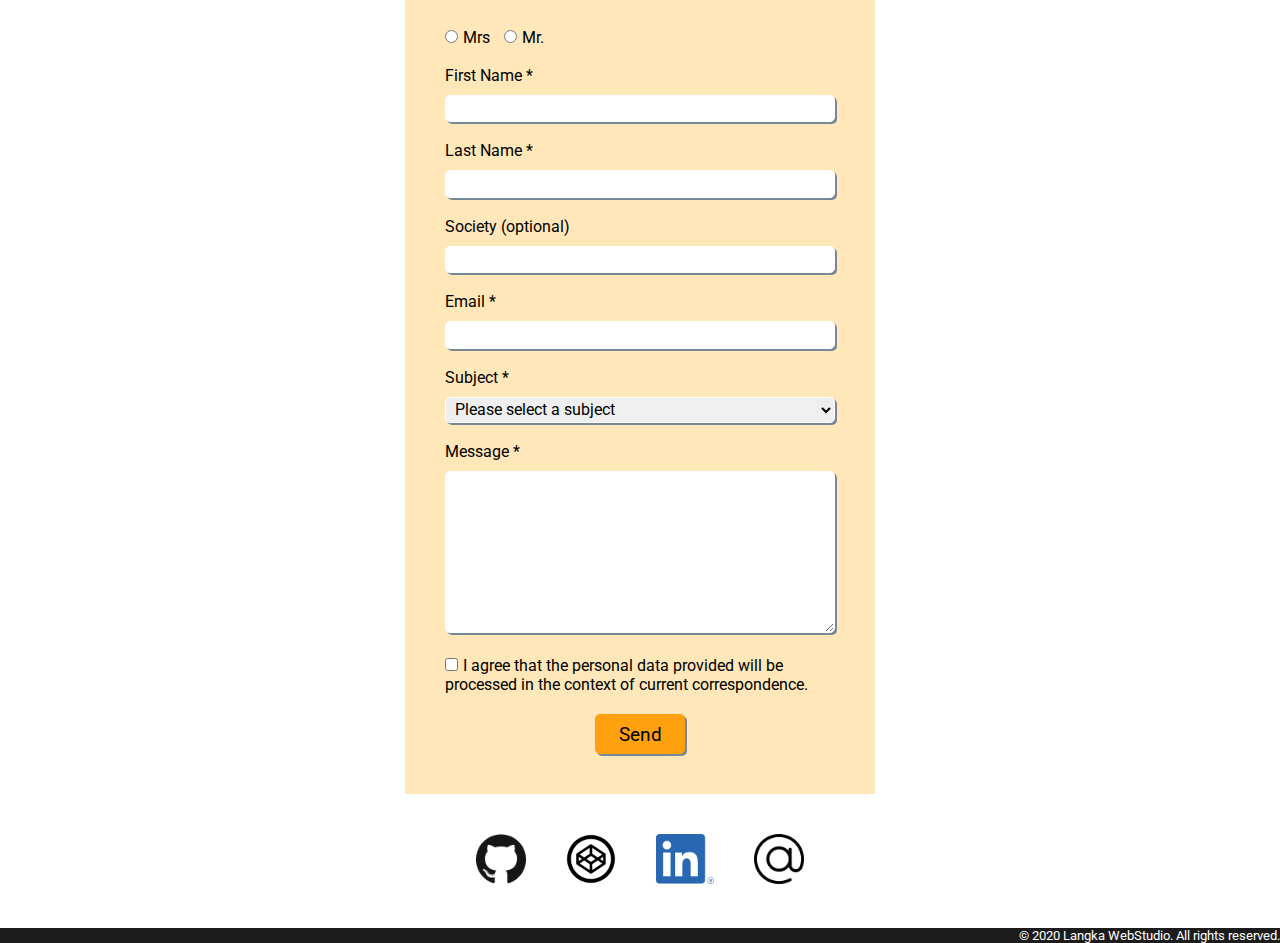
==== commit 2283dba2: "Remove Angular / Add ReactJS" ====
--- a/index.html
+++ b/index.html
@@ -247,7 +247,7 @@
 						My name is Aurore, alias Langka. I'm 28 years old, I live in Alsace (France), near Strasbourg.<br /><br />
 						My challenge: have a position as a web developer. Why? Because I love this field. Create new projects, helping people with technology, learning almost everyday something new, ...<br />
 				      	Currently I'm learning web development from scratch. I took online courses on freeCodeCamp and OpenClassrooms and built some projects from January to July, 2020. Now, I'm in remote training at ENI, from September 2020 to April 2021. I am looking for an internship in a company, on site or remotely, from March 8 to April 30, 2021.<br /><br />
-				      	For now I work with HTML, CSS, JavaScript, Java and SQL. I'm learning front-end libraries like Bootstrap, jQuery, Sass, React and Redux. And I'd love learn Angular/AngularJS, Vue.js, Node.js !
+				      	For now I work with HTML, CSS, JavaScript, Java and SQL. I'm learning front-end libraries like Bootstrap, jQuery, Sass, ReactJS and Redux. And I'd love learn Angular, Vue.js, Node.js !
 				      </p>
 				</div>
 				<div class="col">
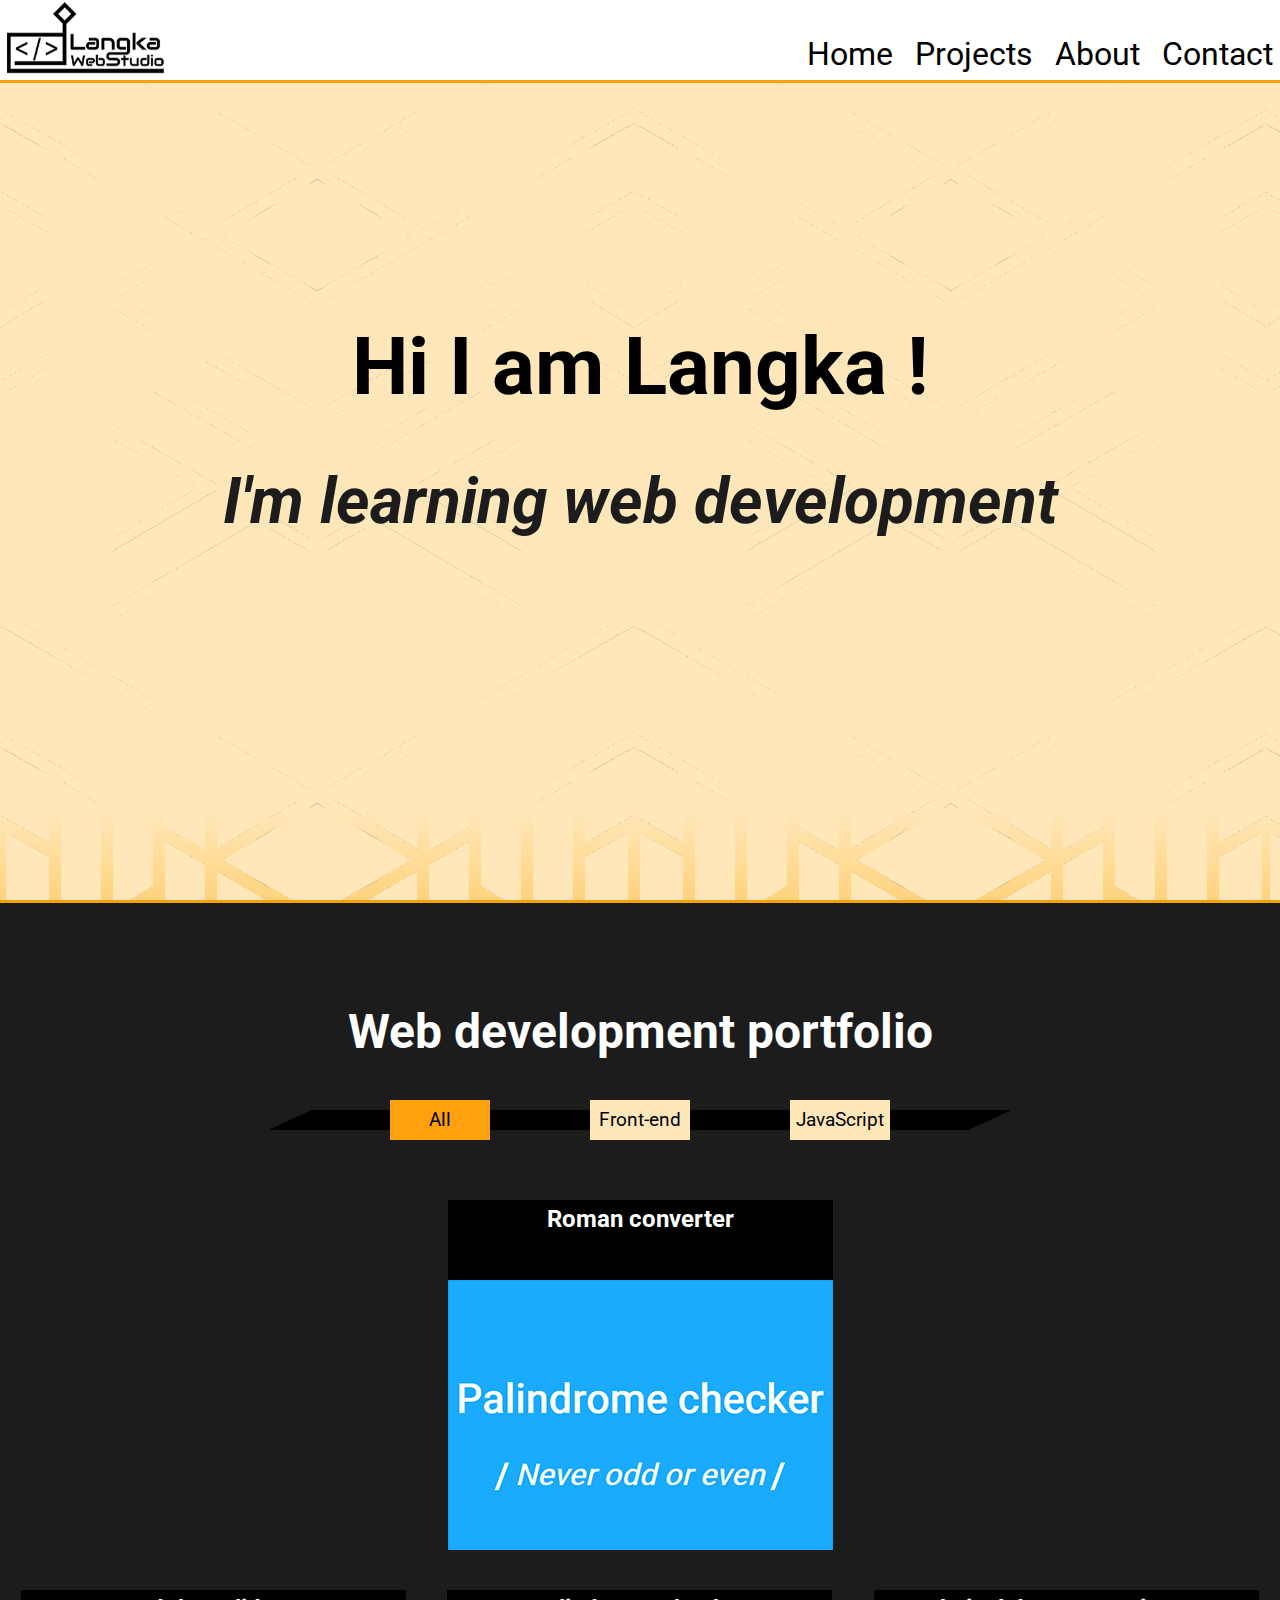
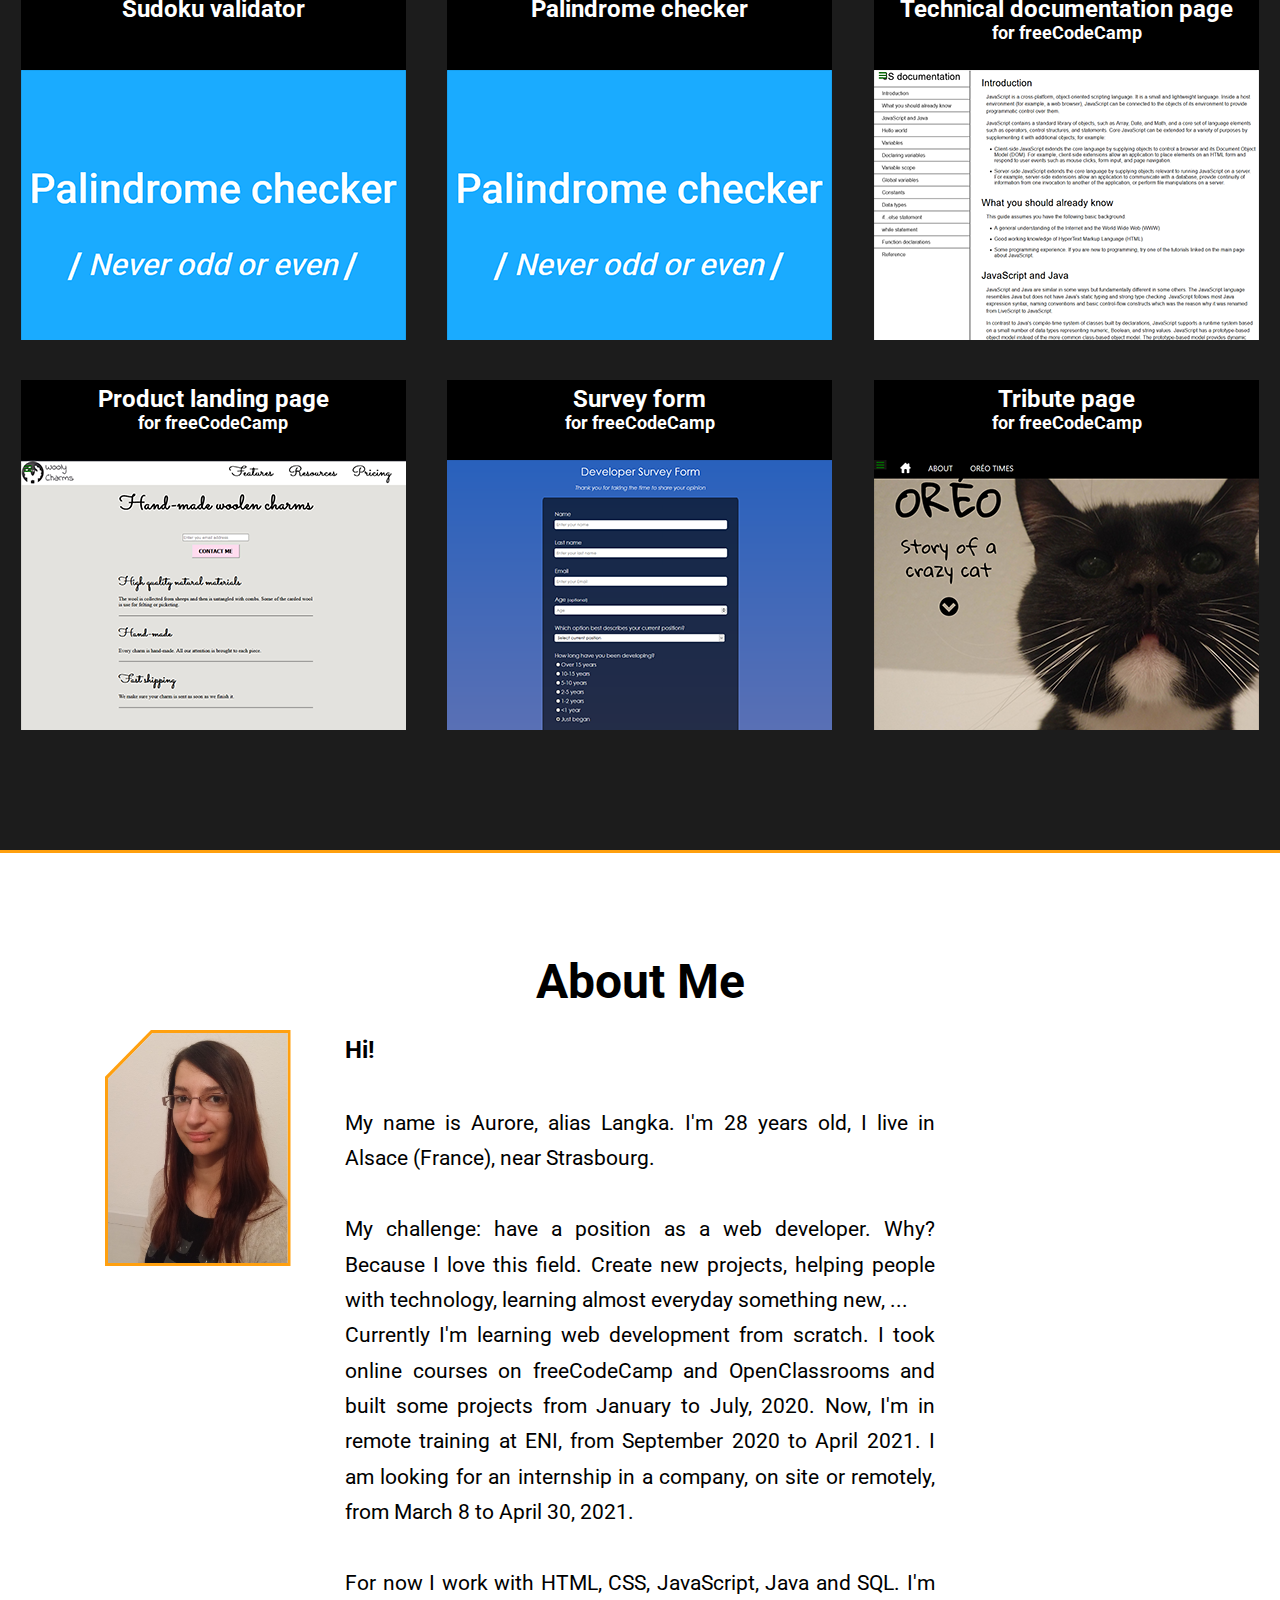
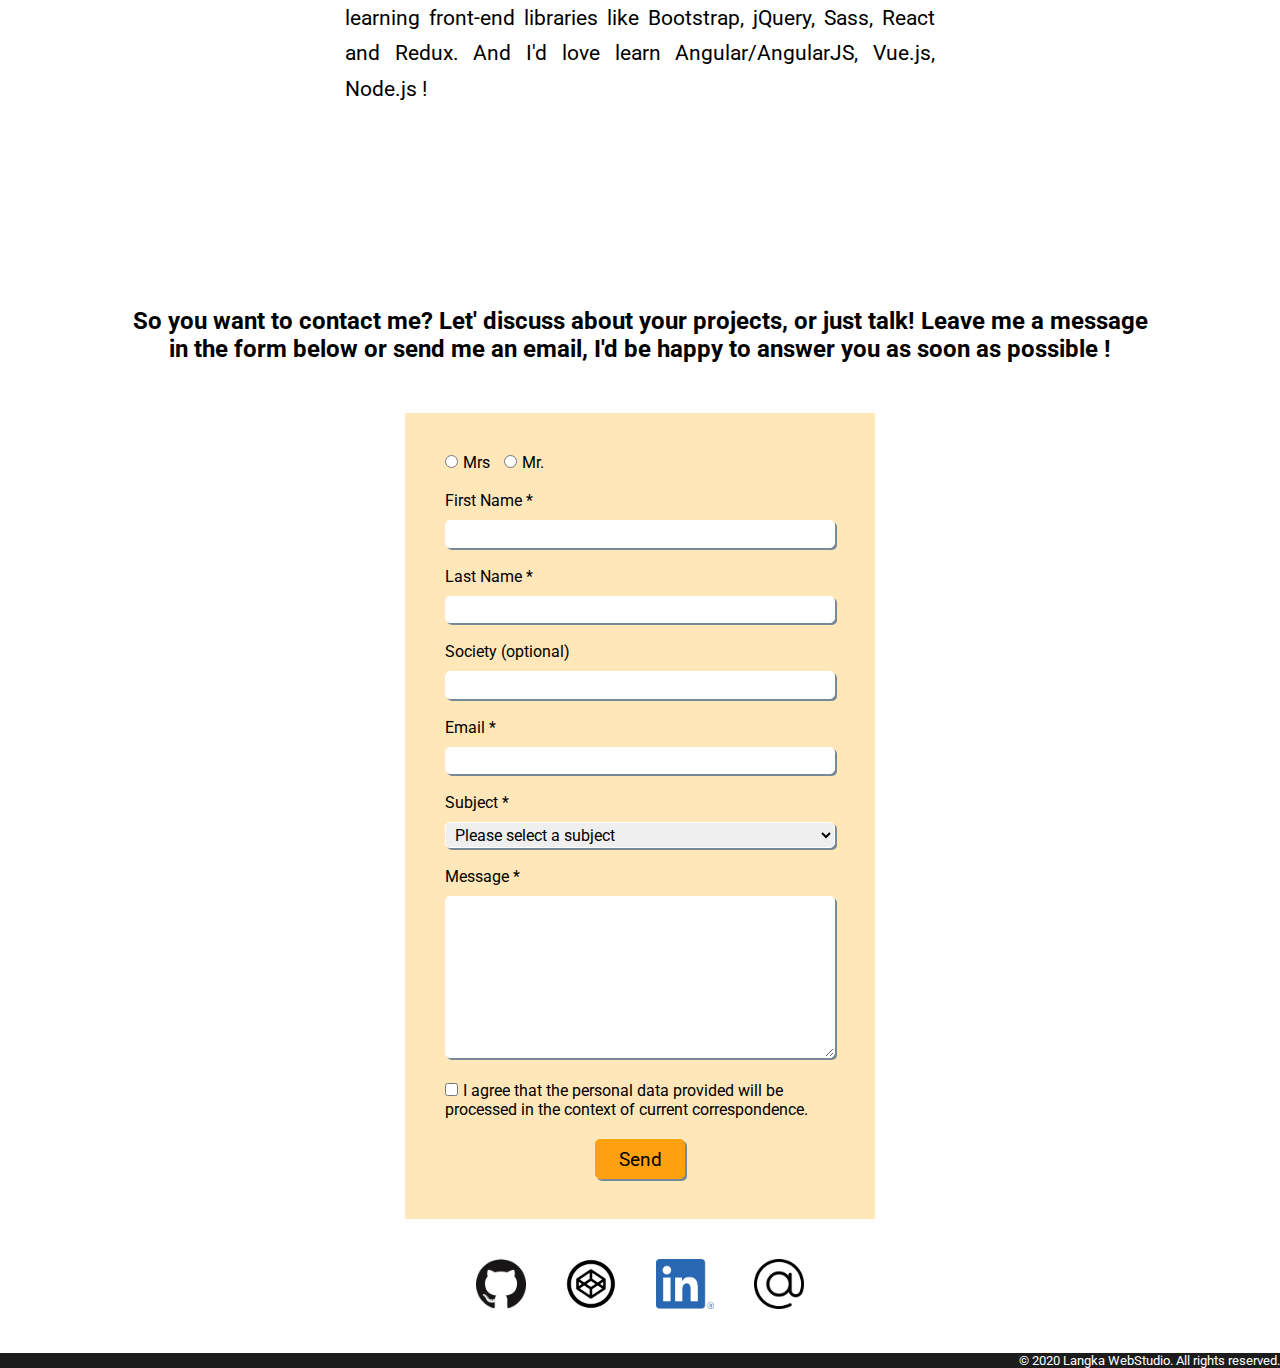
==== commit 06a53969: "Update index.html + style.css" ====
--- a/index.html
+++ b/index.html
@@ -16,10 +16,10 @@
     <body>
 
     	<header>
-    		<img src="/resources/images/logo-langka.png" id="logo-langka" />
-		  	<nav id="navbar">
+    		<img src="resources/images/logo-langka.png" class="logo-langka" />
+		  	<nav>
 			    <ul>
-			      <li class="nav-item"><a href=#welcome-section>Home</a></li>
+			      <li class="nav-item"><a href=#welcome>Home</a></li>
 			      <li class="nav-item"><a href=#projects>Projects</a></li>
 			      <li class="nav-item"><a href=#about>About</a></li>
 			      <li class="nav-item"><a href=#contact-section>Contact</a></li>
@@ -27,26 +27,26 @@
 			</nav>
 		</header>
 
-		<section id="welcome-section">
-		  <div id="title">
+		<section id="welcome" class="welcome">
+		  <div>
 		    <h1>Hi I am Langka !</h1>
 		    <h2>I'm learning web development</h2>
 		  </div>
-		  <div id="horizontal-bar"></div>
+		  <div class="hbar"></div>
 		</section>
 
-		<section id="projects">
+		<section id="projects" class="projects">
 		  <h3>Web development portfolio</h3>
 
-       <div id="filter-container">
-        <div id="filter-div">
-          <button type="button" class="filter-tag btn active" id="filter-all" onClick="filterProjects('all')">All</button>
-          <button type="button" class="filter-tag btn" id="filter-front-end" onClick="filterProjects('front-end')">Front-end</button>
-          <button type="button" class="filter-tag btn" id="filter-javascript" onClick="filterProjects('javascript')">JavaScript</button>
-        </div>
-      </div>
-
-		  	<div id="project-showcase">
+			<div class="filter-container">
+				<div class="filter-div">
+					<button type="button" class="filter-btn btn active" id="filter-all" onClick="filterProjects('all')">All</button>
+					<button type="button" class="filter-btn btn" id="filter-front-end" onClick="filterProjects('front-end')">Front-end</button>
+					<button type="button" class="filter-btn btn" id="filter-javascript" onClick="filterProjects('javascript')">JavaScript</button>
+				</div>
+			</div>
+
+		  	<div class="project-showcase">
 
 			   	<div class="project-tile filterDiv front-end">
 			   		<a href="https://codepen.io/LangkaWS/full/rNxOQre" target="_blank" class="project-link">
@@ -156,7 +156,7 @@
 			   				<h5></h5>
 			   			</div>
 			   			<div class="project-thumbnail">
-			    			<img src="/resources/images/palindrome-checker.png">
+			    			<img src="/resources/images/palindrome-checker-thumbnail.png">
 				    			<div id="slider">
 						    	<div class="project-description">
 						    		<p>Based on a JavaScript function I created, you may enter a word or a sentence and this tool will check if this is a palindrome.</p>
@@ -175,15 +175,14 @@
 			    	</a>
 				</div>
 				
-				<!--
 				<div class="project-tile filterDiv javascript">
-			    	<a href="sudoku-validator.html" target="_blank" class="project-link">
+			    	<a href="sudoku.html" target="_blank" class="project-link">
 			    		<div class="project-title">
 			   				<h4>Sudoku validator</h4>
 			   				<h5></h5>
 			   			</div>
 			   			<div class="project-thumbnail">
-			    			<img src="/resources/images/sudoku-validator.png">
+			    			<img src="/resources/images/palindrome-checker-thumbnail.png">
 				    			<div id="slider">
 						    	<div class="project-description">
 						    		<p>Based on a JavaScript function I created, you may complete a sudoku board and this tool will check whether your solution is valide or not.</p>
@@ -201,7 +200,6 @@
 			    		
 			    	</a>
 				</div>
-				-->
 				
 				<div class="project-tile filterDiv javascript">
 			    	<a href="roman-converter.html" target="_blank" class="project-link">
@@ -210,7 +208,7 @@
 			   				<h5></h5>
 			   			</div>
 			   			<div class="project-thumbnail">
-			    			<img src="/resources/images/roman-converter.png">
+			    			<img src="/resources/images/palindrome-checker-thumbnail.png">
 				    			<div id="slider">
 						    	<div class="project-description">
 						    		<p>Based on a JavaScript function I created, you may complete a sudoku board and this tool will check whether your solution is valide or not.</p>
@@ -247,7 +245,7 @@
 						My name is Aurore, alias Langka. I'm 28 years old, I live in Alsace (France), near Strasbourg.<br /><br />
 						My challenge: have a position as a web developer. Why? Because I love this field. Create new projects, helping people with technology, learning almost everyday something new, ...<br />
 				      	Currently I'm learning web development from scratch. I took online courses on freeCodeCamp and OpenClassrooms and built some projects from January to July, 2020. Now, I'm in remote training at ENI, from September 2020 to April 2021. I am looking for an internship in a company, on site or remotely, from March 8 to April 30, 2021.<br /><br />
-				      	For now I work with HTML, CSS, JavaScript, Java and SQL. I'm learning front-end libraries like Bootstrap, jQuery, Sass, ReactJS and Redux. And I'd love learn Angular, Vue.js, Node.js !
+				      	For now I work with HTML, CSS, JavaScript, Java and SQL. I'm learning front-end libraries like Bootstrap, jQuery, Sass, React and Redux. And I'd love learn Angular/AngularJS, Vue.js, Node.js !
 				      </p>
 				</div>
 				<div class="col">
@@ -352,8 +350,7 @@
     			element.className = arr1.join(" ");
     		}
 
-    		var btnContainer = document.getElementById("filter-div");
-    		var btns = btnContainer.getElementsByClassName("btn");
+    		var btns = document.getElementsByClassName("filter-btn");
     		for(var i = 0; i < btns.length; i++) {
     			btns[i].addEventListener("click", function() {
     				var current = document.getElementsByClassName("active");
--- a/style.css
+++ b/style.css
@@ -31,7 +31,7 @@
 
 /* Header & Nav */
   
-  #logo-langka {
+  .logo-langka {
     position: fixed;
     top: 0;
     left: 5px;
@@ -39,7 +39,7 @@
     height: 75px;
   }
 
-  #navbar {
+  nav {
     position: fixed;
     top: 0;
     right: 0;
@@ -73,14 +73,14 @@
 
 /* Welcome section */
 
-  #welcome-section {
+  .welcome {
     height: 100vh;
     background-image: url("/resources/images/background-transp.png");
     width:100%;
     background-size: 5000px;
   }
 
-  #horizontal-bar {
+  .hbar {
     position: absolute;
     top: 0;
     height: 100vh;
@@ -111,7 +111,7 @@
 
 /* Projects section */
 
-  #projects {
+  .projects {
     background-color: var(--tertiary-color);
     border-top: solid 3px var(--secondary-color);
     border-bottom: solid 3px var(--secondary-color);
@@ -126,7 +126,7 @@
     color: var(--white-color);
   }
 
-  #filter-container {
+  .filter-container {
     background-color: var(--black-color);
     transform: skewX(-65deg);
     width: 700px;
@@ -136,14 +136,14 @@
     margin-bottom: 50px;
   }
 
-  #filter-div {
+  .filter-div {
   	display: flex;
   	justify-content: space-between;
   	width: 500px;
   	margin: auto;
   }
 
-  .filter-tag {
+  .filter-btn {
   	height: 40px;
   	line-height: 30px;
   	width: 100px;
@@ -160,7 +160,7 @@
   	background-color: var(--secondary-color);
   }
 
-  #project-showcase {
+  .project-showcase {
     width: 100%;
     display: flex;
     justify-content: space-around;
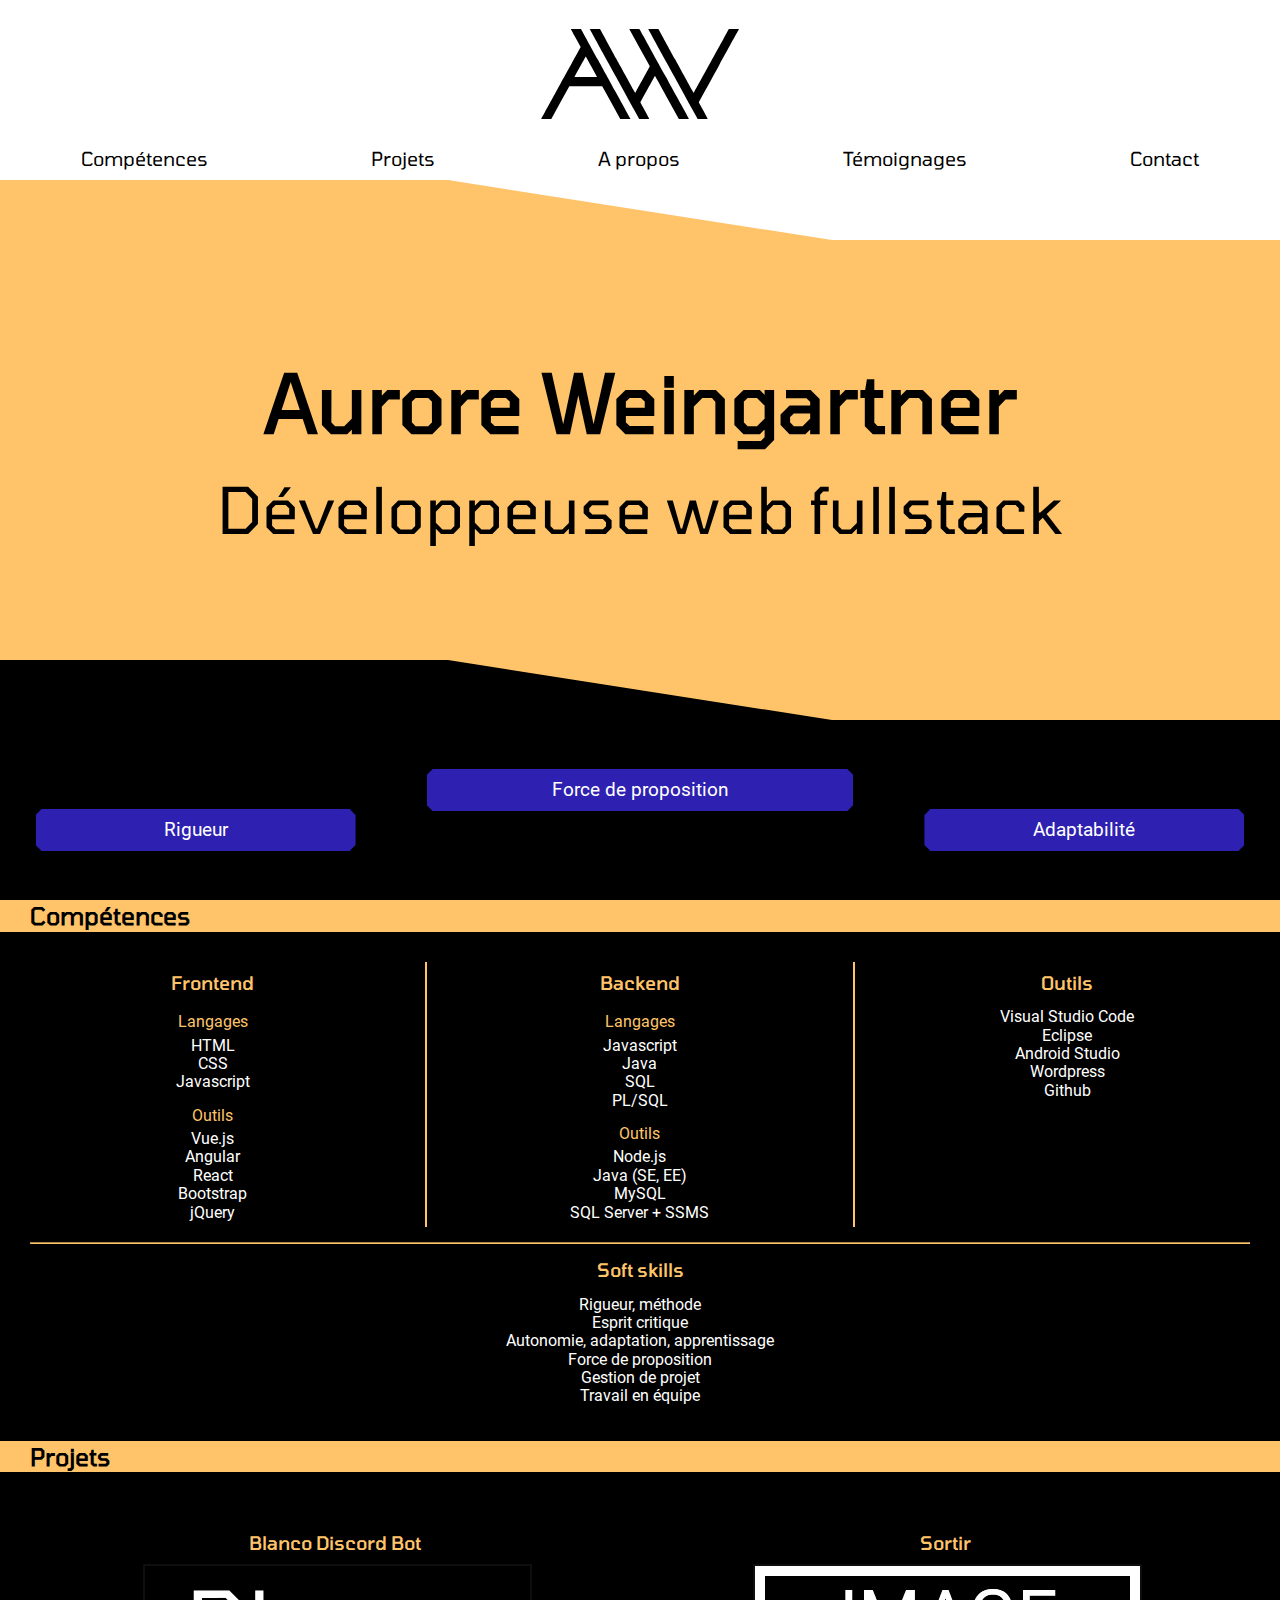
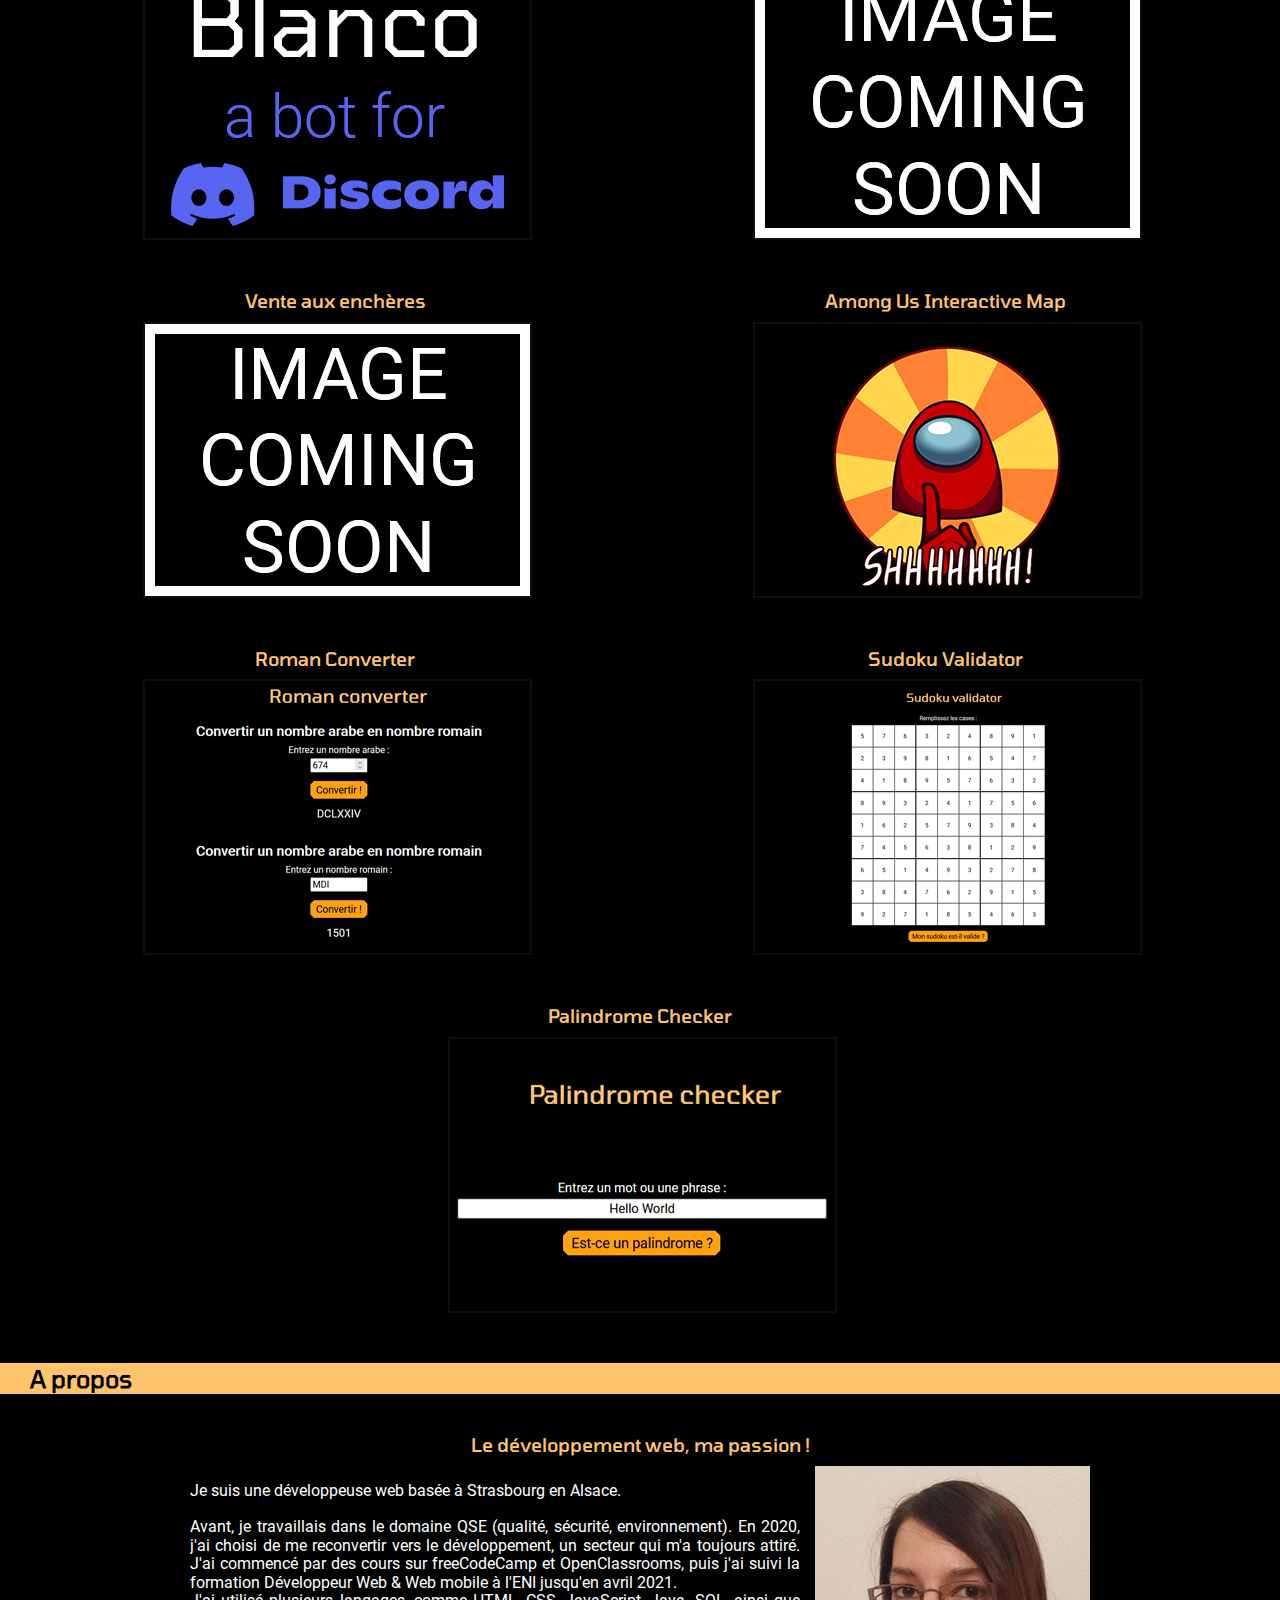
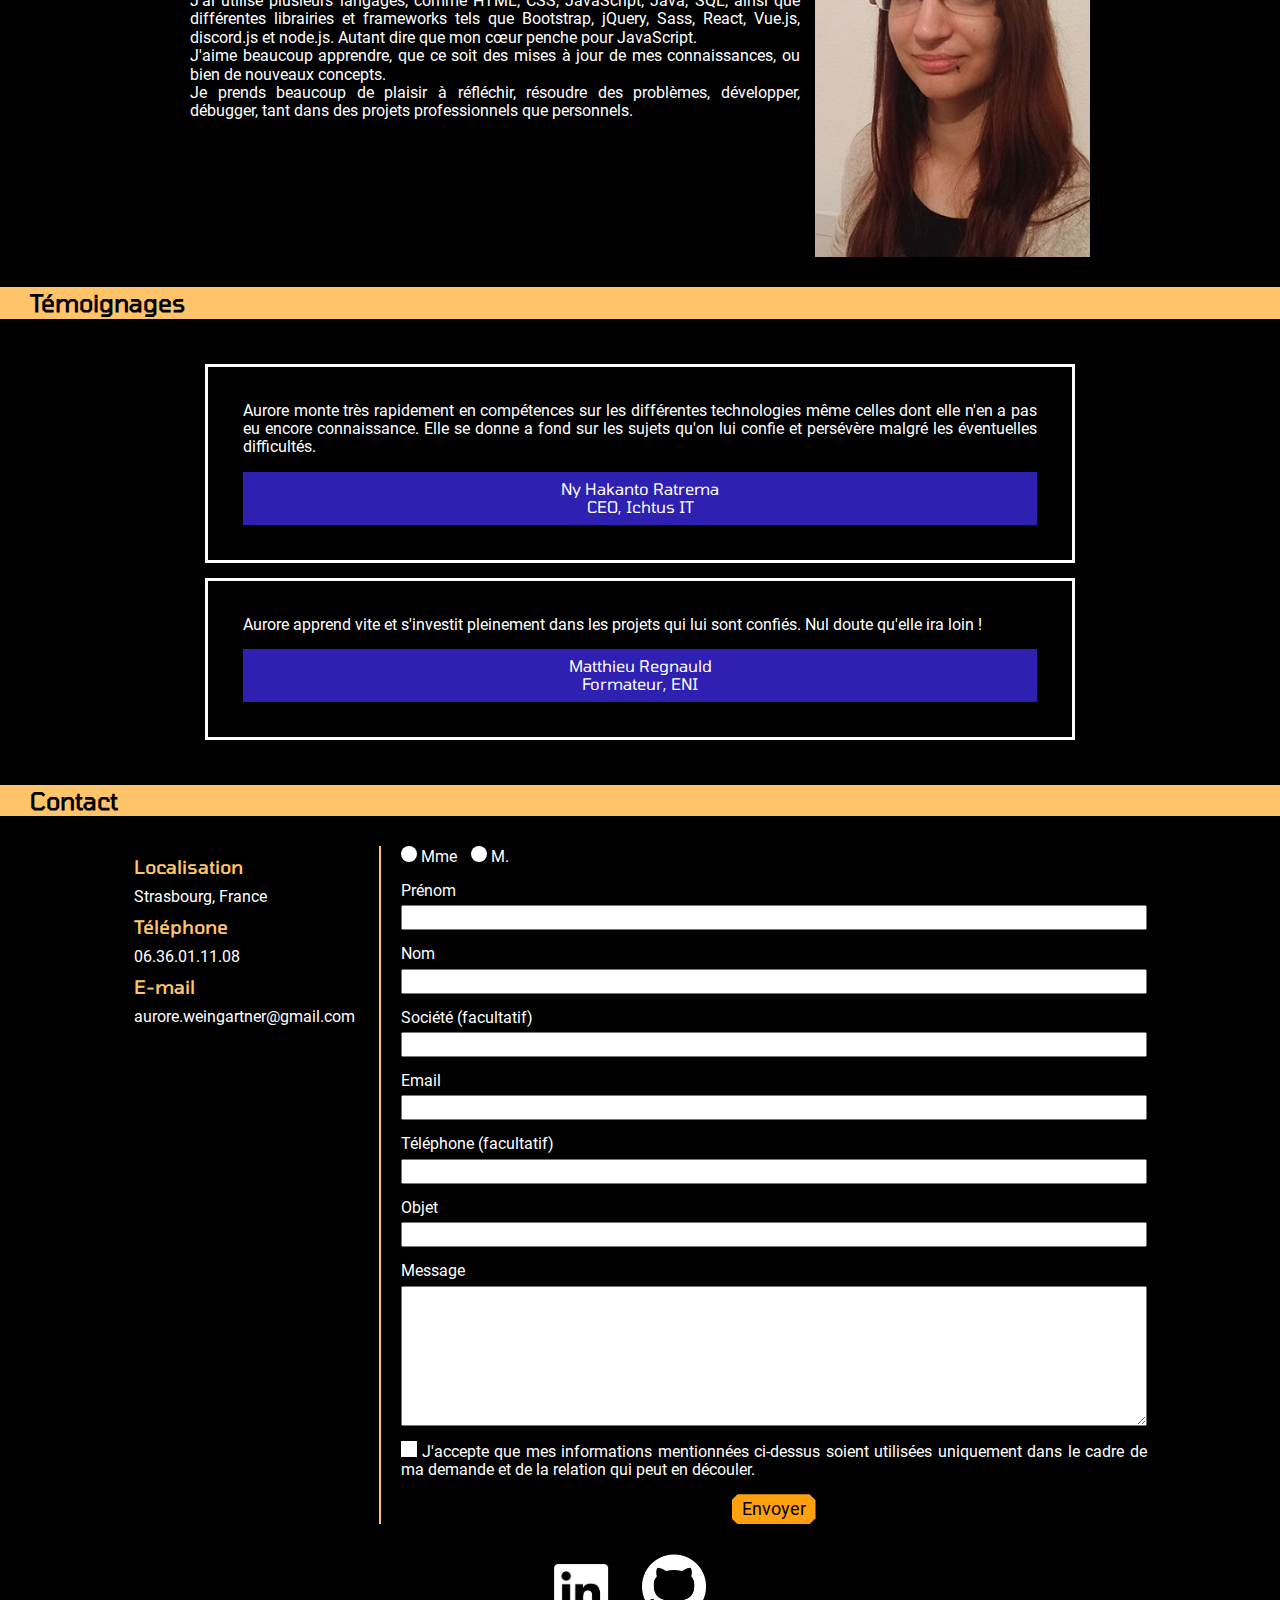
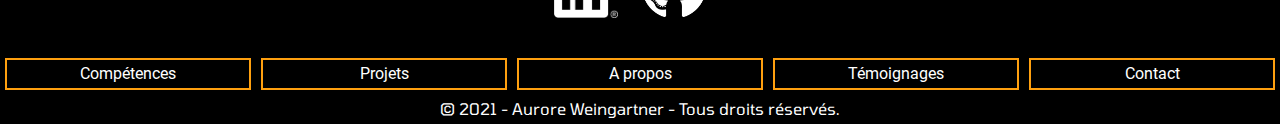
==== commit 20123800: "Replace v1 with v2" ====
--- a/index.html
+++ b/index.html
@@ -1,384 +1,332 @@
-<!--
-	Thanks for your visit !
-	My Website uses no CMS, fully hand coded by me.
- -->
-
 <!DOCTYPE html>
-<html>
-    <head>
-        <meta charset="utf-8" />
-        <link href="https://fonts.googleapis.com/css?family=Roboto&display=swap" rel="stylesheet">
-        <link rel="icon" type="image/png" href="resources/icons/icone-langkaws.png">
-		<link rel="stylesheet" href="style.css">
-        <title>Langka WebStudio | Web developer</title>
-    </head>
-
-    <body>
-
-    	<header>
-    		<img src="resources/images/logo-langka.png" class="logo-langka" />
-		  	<nav>
-			    <ul>
-			      <li class="nav-item"><a href=#welcome>Home</a></li>
-			      <li class="nav-item"><a href=#projects>Projects</a></li>
-			      <li class="nav-item"><a href=#about>About</a></li>
-			      <li class="nav-item"><a href=#contact-section>Contact</a></li>
-			    </ul>
-			</nav>
-		</header>
-
-		<section id="welcome" class="welcome">
-		  <div>
-		    <h1>Hi I am Langka !</h1>
-		    <h2>I'm learning web development</h2>
-		  </div>
-		  <div class="hbar"></div>
-		</section>
-
-		<section id="projects" class="projects">
-		  <h3>Web development portfolio</h3>
-
-			<div class="filter-container">
-				<div class="filter-div">
-					<button type="button" class="filter-btn btn active" id="filter-all" onClick="filterProjects('all')">All</button>
-					<button type="button" class="filter-btn btn" id="filter-front-end" onClick="filterProjects('front-end')">Front-end</button>
-					<button type="button" class="filter-btn btn" id="filter-javascript" onClick="filterProjects('javascript')">JavaScript</button>
-				</div>
-			</div>
-
-		  	<div class="project-showcase">
-
-			   	<div class="project-tile filterDiv front-end">
-			   		<a href="https://codepen.io/LangkaWS/full/rNxOQre" target="_blank" class="project-link">
-			   			<div class="project-title">
-			   				<h4>Tribute page</h4>
-			   				<h5>for freeCodeCamp</h5>
-			   			</div>
-			   			<div class="project-thumbnail">
-			   				<img src="/resources/images/fcc-project-thumbnail-oreo-tribute.png">
-			   				<div id="slider">
-					   			<div class="project-description">
-					    			<p>This is my first project in web development!<br />
-					    			I had to build a responsive tribute page, so I took my awesome cat as the subject. He is a little crazy and he manages to make me laugh everyday!</p>
-					    		</div>
-					    		<div class="project-tags">
-					    			<div class="tag html-tag">HTML</div>
-					    			<div class="tag css-tag">CSS</div>
-					    		</div>
-					    		<div class="go-to-project">
-					    			<div class="go-to-btn"><svg class="external-link-icon" role="img" viewBox="0 0 512 512"><path fill="currentColor" d="M432,320H400a16,16,0,0,0-16,16V448H64V128H208a16,16,0,0,0,16-16V80a16,16,0,0,0-16-16H48A48,48,0,0,0,0,112V464a48,48,0,0,0,48,48H400a48,48,0,0,0,48-48V336A16,16,0,0,0,432,320ZM488,0h-128c-21.37,0-32.05,25.91-17,41l35.73,35.73L135,320.37a24,24,0,0,0,0,34L157.67,377a24,24,0,0,0,34,0L435.28,133.32,471,169c15,15,41,4.5,41-17V24A24,24,0,0,0,488,0Z"></path></svg>Let's see</div>
-					    		</div>
-					    	</div>
-			   			</div>
-			   			
-			   		</a>
-			   	</div>
-
-			    <div class="project-tile filterDiv front-end">
-			    	<a href="https://codepen.io/LangkaWS/full/LYpvjxQ" target="_blank" class="project-link">
-			    		<div class="project-title">
-			   				<h4>Survey form</h4>
-			   				<h5>for freeCodeCamp</h5>
-			   			</div>
-			   			<div class="project-thumbnail">
-			    			<img src="/resources/images/fcc-project-thumbnail-survey.png">
-			    			<div id="slider">
-					    		<div class="project-description">
-					    			<p>Practicing forms...</p>
-					    		</div>
-					    		<div class="project-tags">
-					    			<div class="tag html-tag">HTML</div>
-					    			<div class="tag css-tag">CSS</div>
-					    		</div>
-					    		<div class="go-to-project">
-					    			<div class="go-to-btn"><svg class="external-link-icon" role="img" viewBox="0 0 512 512"><path fill="currentColor" d="M432,320H400a16,16,0,0,0-16,16V448H64V128H208a16,16,0,0,0,16-16V80a16,16,0,0,0-16-16H48A48,48,0,0,0,0,112V464a48,48,0,0,0,48,48H400a48,48,0,0,0,48-48V336A16,16,0,0,0,432,320ZM488,0h-128c-21.37,0-32.05,25.91-17,41l35.73,35.73L135,320.37a24,24,0,0,0,0,34L157.67,377a24,24,0,0,0,34,0L435.28,133.32,471,169c15,15,41,4.5,41-17V24A24,24,0,0,0,488,0Z"></path></svg>Let's see</div>
-					    		</div>
-					    	</div>
-			    		</div>
-			    		
-			    	</a>
-			    </div>
-
-			    <div class="project-tile filterDiv front-end">
-			    	<a href="https://codepen.io/LangkaWS/full/poggzJW" target="_blank" class="project-link">
-			    		<div class="project-title">
-			   				<h4>Product landing page</h4>
-			   				<h5>for freeCodeCamp</h5>
-			   			</div>
-			   			<div class="project-thumbnail">
-			    			<img src="/resources/images/fcc-project-thumbnail-product-landing.png">
-			    			<div id="slider">
-					    		<div class="project-description">
-					    			<p>The harder part of building a product landing page is to find the subject...</p>
-					    		</div>
-					    		<div class="project-tags">
-					    			<div class="tag html-tag">HTML</div>
-					    			<div class="tag css-tag">CSS</div>
-					    		</div>
-					    		<div class="go-to-project">
-					    			<div class="go-to-btn"><svg class="external-link-icon" role="img" viewBox="0 0 512 512"><path fill="currentColor" d="M432,320H400a16,16,0,0,0-16,16V448H64V128H208a16,16,0,0,0,16-16V80a16,16,0,0,0-16-16H48A48,48,0,0,0,0,112V464a48,48,0,0,0,48,48H400a48,48,0,0,0,48-48V336A16,16,0,0,0,432,320ZM488,0h-128c-21.37,0-32.05,25.91-17,41l35.73,35.73L135,320.37a24,24,0,0,0,0,34L157.67,377a24,24,0,0,0,34,0L435.28,133.32,471,169c15,15,41,4.5,41-17V24A24,24,0,0,0,488,0Z"></path></svg>Let's see</div>
-					    		</div>
-					    	</div>
-			    		</div>
-			    		
-			    	</a>
-			    </div>
-
-			    <div class="project-tile filterDiv front-end">
-			    	<a href="https://codepen.io/LangkaWS/full/rNOgdzb" target="_blank" class="project-link">
-			    		<div class="project-title">
-			   				<h4>Technical documentation page</h4>
-			   				<h5>for freeCodeCamp</h5>
-			   			</div>
-			   			<div class="project-thumbnail">
-			    			<img src="/resources/images/fcc-project-thumbnail-technical-documentation.png">
-				    			<div id="slider">
-						    	<div class="project-description">
-						    		<p>I built a technical documentation page for the freeCodeCamp certification, practicing position of navbar among others.</p>
-						    	</div>
-						    	<div class="project-tags">
-						    		<div class="tag html-tag">HTML</div>
-						    		<div class="tag css-tag">CSS</div>
-						    	</div>
-						    	<div class="go-to-project">
-						    		<div class="go-to-btn"><svg class="external-link-icon" role="img" viewBox="0 0 512 512"><path fill="currentColor" d="M432,320H400a16,16,0,0,0-16,16V448H64V128H208a16,16,0,0,0,16-16V80a16,16,0,0,0-16-16H48A48,48,0,0,0,0,112V464a48,48,0,0,0,48,48H400a48,48,0,0,0,48-48V336A16,16,0,0,0,432,320ZM488,0h-128c-21.37,0-32.05,25.91-17,41l35.73,35.73L135,320.37a24,24,0,0,0,0,34L157.67,377a24,24,0,0,0,34,0L435.28,133.32,471,169c15,15,41,4.5,41-17V24A24,24,0,0,0,488,0Z"></path></svg>Let's see</div>
-						    	</div>
-					    	</div>
-			    		</div>
-			    		
-			    	</a>
-			    </div>
-				
-				<div class="project-tile filterDiv javascript">
-			    	<a href="palindrome.html" target="_blank" class="project-link">
-			    		<div class="project-title">
-			   				<h4>Palindrome checker</h4>
-			   				<h5></h5>
-			   			</div>
-			   			<div class="project-thumbnail">
-			    			<img src="/resources/images/palindrome-checker-thumbnail.png">
-				    			<div id="slider">
-						    	<div class="project-description">
-						    		<p>Based on a JavaScript function I created, you may enter a word or a sentence and this tool will check if this is a palindrome.</p>
-						    	</div>
-						    	<div class="project-tags">
-						    		<div class="tag html-tag">HTML</div>
-						    		<div class="tag css-tag">CSS</div>
-								<div class="tag javascript-tag">JavaScript</div>
-						    	</div>
-						    	<div class="go-to-project">
-						    		<div class="go-to-btn"><svg class="external-link-icon" role="img" viewBox="0 0 512 512"><path fill="currentColor" d="M432,320H400a16,16,0,0,0-16,16V448H64V128H208a16,16,0,0,0,16-16V80a16,16,0,0,0-16-16H48A48,48,0,0,0,0,112V464a48,48,0,0,0,48,48H400a48,48,0,0,0,48-48V336A16,16,0,0,0,432,320ZM488,0h-128c-21.37,0-32.05,25.91-17,41l35.73,35.73L135,320.37a24,24,0,0,0,0,34L157.67,377a24,24,0,0,0,34,0L435.28,133.32,471,169c15,15,41,4.5,41-17V24A24,24,0,0,0,488,0Z"></path></svg>Let's see</div>
-						    	</div>
-					    	</div>
-			    		</div>
-			    		
-			    	</a>
-				</div>
-				
-				<div class="project-tile filterDiv javascript">
-			    	<a href="sudoku.html" target="_blank" class="project-link">
-			    		<div class="project-title">
-			   				<h4>Sudoku validator</h4>
-			   				<h5></h5>
-			   			</div>
-			   			<div class="project-thumbnail">
-			    			<img src="/resources/images/palindrome-checker-thumbnail.png">
-				    			<div id="slider">
-						    	<div class="project-description">
-						    		<p>Based on a JavaScript function I created, you may complete a sudoku board and this tool will check whether your solution is valide or not.</p>
-						    	</div>
-						    	<div class="project-tags">
-						    		<div class="tag html-tag">HTML</div>
-						    		<div class="tag css-tag">CSS</div>
-								<div class="tag javascript-tag">JavaScript</div>
-						    	</div>
-						    	<div class="go-to-project">
-						    		<div class="go-to-btn"><svg class="external-link-icon" role="img" viewBox="0 0 512 512"><path fill="currentColor" d="M432,320H400a16,16,0,0,0-16,16V448H64V128H208a16,16,0,0,0,16-16V80a16,16,0,0,0-16-16H48A48,48,0,0,0,0,112V464a48,48,0,0,0,48,48H400a48,48,0,0,0,48-48V336A16,16,0,0,0,432,320ZM488,0h-128c-21.37,0-32.05,25.91-17,41l35.73,35.73L135,320.37a24,24,0,0,0,0,34L157.67,377a24,24,0,0,0,34,0L435.28,133.32,471,169c15,15,41,4.5,41-17V24A24,24,0,0,0,488,0Z"></path></svg>Let's see</div>
-						    	</div>
-					    	</div>
-			    		</div>
-			    		
-			    	</a>
-				</div>
-				
-				<div class="project-tile filterDiv javascript">
-			    	<a href="roman-converter.html" target="_blank" class="project-link">
-			    		<div class="project-title">
-			   				<h4>Roman converter</h4>
-			   				<h5></h5>
-			   			</div>
-			   			<div class="project-thumbnail">
-			    			<img src="/resources/images/palindrome-checker-thumbnail.png">
-				    			<div id="slider">
-						    	<div class="project-description">
-						    		<p>Based on a JavaScript function I created, you may complete a sudoku board and this tool will check whether your solution is valide or not.</p>
-						    	</div>
-						    	<div class="project-tags">
-						    		<div class="tag html-tag">HTML</div>
-						    		<div class="tag css-tag">CSS</div>
-								<div class="tag javascript-tag">JavaScript</div>
-						    	</div>
-						    	<div class="go-to-project">
-						    		<div class="go-to-btn"><svg class="external-link-icon" role="img" viewBox="0 0 512 512"><path fill="currentColor" d="M432,320H400a16,16,0,0,0-16,16V448H64V128H208a16,16,0,0,0,16-16V80a16,16,0,0,0-16-16H48A48,48,0,0,0,0,112V464a48,48,0,0,0,48,48H400a48,48,0,0,0,48-48V336A16,16,0,0,0,432,320ZM488,0h-128c-21.37,0-32.05,25.91-17,41l35.73,35.73L135,320.37a24,24,0,0,0,0,34L157.67,377a24,24,0,0,0,34,0L435.28,133.32,471,169c15,15,41,4.5,41-17V24A24,24,0,0,0,488,0Z"></path></svg>Let's see</div>
-						    	</div>
-					    	</div>
-			    		</div>
-			    		
-			    	</a>
-			    </div>
-			</div>
-		</section>
-
-		<section id="about">
-      		<h3 id="about-title">About Me</h3>
-      		<div id="about-div">
-      			<div class="col">
-		      		<div id="photo-div-border">
-		        		<div id="photo-div">
-		          			<img src="/resources/images/20170629_2250112.jpg" id="photo"/>
-						</div>
-		      		</div>
-	      		</div>
-	      		<div id="main-col">
-		      		<p id="about-text">
-				      	<strong>Hi!</strong><br /><br />
-						My name is Aurore, alias Langka. I'm 28 years old, I live in Alsace (France), near Strasbourg.<br /><br />
-						My challenge: have a position as a web developer. Why? Because I love this field. Create new projects, helping people with technology, learning almost everyday something new, ...<br />
-				      	Currently I'm learning web development from scratch. I took online courses on freeCodeCamp and OpenClassrooms and built some projects from January to July, 2020. Now, I'm in remote training at ENI, from September 2020 to April 2021. I am looking for an internship in a company, on site or remotely, from March 8 to April 30, 2021.<br /><br />
-				      	For now I work with HTML, CSS, JavaScript, Java and SQL. I'm learning front-end libraries like Bootstrap, jQuery, Sass, React and Redux. And I'd love learn Angular/AngularJS, Vue.js, Node.js !
-				      </p>
-				</div>
-				<div class="col">
-				</div>
-		  	</div>
-		</section>
-
-		<section id="contact-section">
-		  <h3 id="contact-title">So you want to contact me? Let' discuss about your projects, or just talk! Leave me a message in the form below or send me an email, I'd be happy to answer you as soon as possible !</h3>
-      
-      <form id="contact-form" action="https://formspree.io/xaypaerb" method="POST">
+<html lang="fr">
+<head>
+  <meta charset="UTF-8">
+  <meta http-equiv="X-UA-Compatible" content="IE=edge">
+  <meta name="viewport" content="width=device-width, initial-scale=1.0">
+  <link rel="stylesheet" href="styles/font-awesome.css" />
+  <link rel="stylesheet" href="styles/reset.css" />
+  <link rel="stylesheet" href="styles/grid.css" />
+  <link rel="stylesheet" href="styles/utils.css" />
+  <link rel="stylesheet" href="styles/style.css" />
+  <title>Aurore Weingartner</title>
+</head>
+<body>
+
+  <header class="main-page__header">
+
+    <div class="header__top">
+      <img src="resources/images/logo.svg"
+           class="header__logo" 
+           alt="logo" />
+
+      <nav class="header__nav">
+          <a href="#skills" class="header__nav__link">Compétences</a>
+          <a href="#projects" class="header__nav__link">Projets</a>
+          <a href="#about" class="header__nav__link d-hidden d-medium">A&nbsp;propos</a>
+          <a href="#testimonials" class="header__nav__link d-hidden d-medium">Témoignages</a>
+          <a href="#contact" class="header__nav__link">Contact</a>
+          <div class="header__nav__link d-hidden-medium dropdown" onclick="displayMenu()">
+            <i class="fas fa-ellipsis-h dropdown__title"></i>
+            <nav id="dropdownNav" class="dropdown__nav">
+              <a href="#about" class="header__nav__link dropdown__item">A&nbsp;propos</a>
+              <a href="#testimonials" class="header__nav__link dropdown__item">Témoignages</a>
+            </nav>
+          </div>
+        </div>
+      </nav>
+
+    </div>
+
+    <div class="header__middle">
+      <p class="header__title">Aurore Weingartner</p>
+      <p class="header__subtitle">Développeuse web fullstack</p>
+    </div>
+
+    <div class="header__bottom row">
+      <p class="header__highlight col-3">Rigueur</p>
+      <p class="header__highlight col-4-medium col-5">Force&nbsp;de&nbsp;proposition</p>
+      <p class="header__highlight col-3">Adaptabilité</p>
+    </div>
+
+  </header>
+
+  <main>
+
+    <section id="skills">
+
+      <h2>Compétences</h2>
+
+      <div class="section-body row split-section">
+
+        <div class="sub-section col-3-medium col-12">
+          <h3>Frontend</h3>
+          <div class="row split-section">
+            <div class="col-12-medium col-6">
+              <h4>Langages</h4>
+                <ul>
+                  <li>HTML</li>
+                  <li>CSS</li>
+                  <li>Javascript</li>
+                </ul>
+            </div>
+            <div class="col-12-medium col-6">
+              <h4>Outils</h4>
+                <ul>
+                  <li>Vue.js</li>
+                  <li>Angular</li>
+                  <li>React</li>
+                  <li>Bootstrap</li>
+                  <li>jQuery</li>
+                </ul>
+            </div>
+          </div>
+            <hr class="d-hidden-medium" />
+        </div>
+
+        <div class="vertical-line d-hidden d-medium"></div>
+
+        <div class="sub-section col-3-medium col-12">
+          <h3>Backend</h3>
+          <div class="row split-section">
+            <div class="col-12-medium col-6">
+              <h4>Langages</h4>
+                <ul>
+                  <li>Javascript</li>
+                  <li>Java</li>
+                  <li>SQL</li>
+                  <li>PL/SQL</li>
+                </ul>
+            </div>
+            <div class="col-12-medium col-6">
+              <h4>Outils</h4>
+                <ul>
+                  <li>Node.js</li>
+                  <li>Java (SE, EE)</li>
+                  <li>MySQL</li>
+                  <li>SQL&nbsp;Server&nbsp;+&nbsp;SSMS</li>
+                </ul>
+            </div>
+          </div>
+            <hr class="d-hidden-medium" />
+        </div>
+
+        <div class="vertical-line d-hidden d-medium"></div>
+
+        <div class="sub-section col-3-medium col-12">
+          <h3>Outils</h3>
+          <ul>
+            <li>Visual&nbsp;Studio&nbsp;Code</li>
+            <li>Eclipse</li>
+            <li>Android&nbsp;Studio</li>
+            <li>Wordpress</li>
+            <li>Github</li>
+          </ul>
+        </div>
         
-        <input type="hidden" name="_subject" value="New submission!" />
-        
-        <label for="mrs" class="label-text"><input type="radio" id="mrs" value="mrs" name="radio" required />Mrs</label>
-        <label for="mr" class="label-text"><input type="radio" id="mr" value="mr" name="radio" required />Mr.</label><br /><br />
-        
-        <label for="firstname" id="firstname-label" class="label-text">First Name *</label><br />
-        <input type="text" name="firstname" id="firstname" class="input-field" required/><br /><br />
-        
-        <label for="lastname" id="lastname-label" class="label-text">Last Name *</label><br />
-        <input type="text" name="lastname" id="lastname" class="input-field" required/><br /><br />
-        
-        <label for="society" id="society-label" class="label-text">Society (optional)</label><br />
-        <input type="text" name="society" id="society" class="input-field" /><br /><br />
-        
-        <label for="email" id="email-label" class="label-text">Email *</label><br />
-        <input type="email" name="email" id="email" class="input-field" required/><br /><br />
-        
-        <label for="dropdown" id="dropdown-label" class="label-text">Subject *</label><br />
-        <select id="dropdown" name="dropdown" onChange="displayTextField()">
-          <option value="" disabled selected>Please select a subject</option>
-          <option value="job-offer">Job offer</option>
-          <option value="project">Project</option>
-          <option value="feedback">Feedback</option>
-          <option value="help">Question/help</option>
-          <option value="other">Other</option>
-        </select><br /><br />
-        
-        <div id="subject-other-div" class="label-text">
-          <label for="subject-other" id="subject-other-label">Please specify:</label><br />
-          <input type="text" name="subject-other" id="subject-other" class="input-field" /><br /><br />
-        </div>
-        
-        <label for="message" id="message-label" class="label-text">Message *</label><br />
-        <textarea name="message" id="message" class="input-field"></textarea><br /><br />
-        
-        <label for="personal-data-statement" id="personal-data-statement-label"><input type="checkbox" id="personal-data-statement" name="personal-data-statement" value="true" required/>I agree that the personal data provided will be processed in the context of current correspondence.</label>
-        
-        <button type="submit" id="submit-btn">Send</button>
-        
-      </form>
-      
-		  <div id="social-container">
-        <a href="https://github.com/LangkaWS" target="_blank"><img src="/resources/images/GitHub-Mark-120px-plus.png" id="github-logo" class="logo"></a>
-        <a href="https://codepen.io/LangkaWS" target="_blank" id="profile-link"><img src="/resources/images/Button-Black-Large.png" id="codepen-logo" class="logo"></a>
-        <a href="https://www.linkedin.com/in/aurore-weingartner/" target="_blank"><img src="/resources/images/LI-In-Bug.png" id="linked-in-logo" class="logo"></a>
-        <a href="mailto:langkaws@outlook.com" target="_blank"><img src="/resources/images/at.png" id="email-logo" class="logo"></a>
-      </div>
-
-		</section>
-
-
-		<footer id="footer">
-			<div id="copy"><p>&copy; 2020 Langka WebStudio. All rights reserved.</p></div>
-			<script>
-        	filterProjects("all")
-    		function filterProjects(c) {
-    			var x, i;
-    			x = document.getElementsByClassName("filterDiv");
-    			if(c == "all") c = "";
-    			for(i = 0; i < x.length; i++) {
-    				removeClass(x[i], "show");
-    				addClass(x[i], "hide");
-    				if(x[i].className.indexOf(c) > -1) {
-    					addClass(x[i], "show");
-    					removeClass(x[i], "hide");
-    				}
-    			}
-    		}
-
-    		function addClass(element, name) {
-    			var i, arr1, arr2;
-    			arr1 = element.className.split(" ");
-    			arr2 = name.split(" ");
-    			for(i = 0; i < arr2.length; i++) {
-    				if(arr1.indexOf(arr2[i]) == -1) {
-    					element.className += " " + arr2[i];
-    				}
-    			}
-    		}
-
-    		function removeClass(element, name) {
-    			var i, arr1, arr2;
-    			arr1 = element.className.split(" ");
-    			arr2 = name.split(" ");
-    			for(i = 0; i < arr2.length; i++) {
-    				while(arr1.indexOf(arr2[i]) > -1) {
-    					arr1.splice(arr1.indexOf(arr2[i]), 1);
-    				}
-    			}
-    			element.className = arr1.join(" ");
-    		}
-
-    		var btns = document.getElementsByClassName("filter-btn");
-    		for(var i = 0; i < btns.length; i++) {
-    			btns[i].addEventListener("click", function() {
-    				var current = document.getElementsByClassName("active");
-    				current[0].className = current[0].className.replace(" active", "");
-    				this.className += " active";
-    			});
-    		}
-        
-        function displayTextField() {
-          var dropdownText = document.getElementById("dropdown").value;
-          if(dropdownText == "other") {
-            document.getElementById("subject-other-div").style.display = "block";
-          } else {
-            document.getElementById("subject-other-div").style.display = "none";
-          }
-        }
-    	</script>
-			
-			<!-- Global site tag (gtag.js) - Google Analytics -->
-<script async src="https://www.googletagmanager.com/gtag/js?id=UA-173568776-1"></script>
-<script>
-  window.dataLayer = window.dataLayer || [];
-  function gtag(){dataLayer.push(arguments);}
-  gtag('js', new Date());
-
-  gtag('config', 'UA-173568776-1');
-</script>
-
-		</footer>
-    </body>
-</html>
+        <div class="sub-section skills-soft col-12">
+          <hr />
+
+          <h3 class="skills-softskills">Soft skills</h3>
+          <ul>
+            <li>Rigueur, méthode</li>
+            <li>Esprit critique</li>
+            <li>Autonomie, adaptation, apprentissage</li>
+            <li>Force de proposition</li>
+            <li>Gestion de projet</li>
+            <li>Travail en équipe</li>
+          </ul>
+        </div>
+
+      </div>
+
+    </section>
+
+    <section id="projects">
+      <h2>Projets</h2>
+      <div id="js-projects-showcase" class="section-body row projects-section"></div>
+    </section>
+
+    <section id="about">
+      <h2>A propos</h2>
+      <div class="section-body">
+        <h3>Le développement web, ma passion !</h3>
+        <div class="about__body">
+          <img src="resources/images/Aurore.jpg"
+               class="about__img" 
+               alt="Photo de Aurore" />
+          <p class="about__description">
+            Je suis une développeuse web basée à Strasbourg en Alsace.<br /><br />
+            Avant, je travaillais dans le domaine QSE (qualité, sécurité, environnement). En 2020, j'ai choisi de me reconvertir vers le développement, un secteur qui m'a toujours attiré. J'ai commencé par des cours sur freeCodeCamp et OpenClassrooms, puis j'ai suivi la formation Développeur Web &amp; Web mobile à l'ENI jusqu'en avril 2021.<br />
+            J'ai utilisé plusieurs langages, comme HTML, CSS, JavaScript, Java, SQL, ainsi que différentes librairies et frameworks tels que Bootstrap, jQuery, Sass, React, Vue.js, discord.js et node.js. Autant dire que mon c&oelig;ur penche pour JavaScript.<br />
+            J'aime beaucoup apprendre, que ce soit des mises à jour de mes connaissances, ou bien de nouveaux concepts.<br />
+            Je prends beaucoup de plaisir à réfléchir, résoudre des problèmes, développer, débugger, tant dans des projets professionnels que personnels.
+          </p>
+        </div>
+      </div>
+    </section>
+
+    <section id="testimonials">
+      <h2>Témoignages</h2>
+      <div id="js-testimonials-showcase" class="section-body"></div>
+    </section>
+
+    <section id="contact">
+      <h2>Contact</h2>
+      <div class="section-body contact-section">
+
+        <div class="contact__sub-section">
+          <h3 class="contact__sub-section__title">Localisation</h3>
+          <p>Strasbourg, France</p>
+          <h3 class="contact__sub-section__title">Téléphone</h3>
+          <p>06.36.01.11.08</p>
+          <h3 class="contact__sub-section__title">E-mail</h3>
+          <a href="mailto:aurore.weingartner@gmail.com">aurore.weingartner@gmail.com</a>
+          <hr class="d-hidden-xl" />
+        </div>
+
+        <form action="https://formspree.io/f/moqydnag" method="POST" class="contact__form">
+  
+          <div class="form__group">
+            <input type="radio" 
+                   id="mrs-radio" 
+                   name="radio" 
+                   value="mrs" 
+                   required />
+            <span class="radiomark"></span>
+            <label class="label-radio" for="mrs-radio">Mme</label>
+  
+            <input type="radio" 
+                   id="mr-radio" 
+                   name="radio" 
+                   value="mr" 
+                   required />
+            <span class="radiomark"></span>
+            <label class="label-radio" for="mr-radio">M.</label>
+          </div>
+  
+          <div class="form__group">
+            <label for="firstname">Prénom</label>
+            <input type="text" 
+                   id="firstname" 
+                   class="form__txt-input" 
+                   name="_fname" 
+                   required />
+          </div>
+  
+          <div class="form__group">
+            <label for="lastname">Nom</label>
+            <input type="text" 
+                   id="lastname" 
+                   class="form__txt-input" 
+                   name="_lname" 
+                   required />
+          </div>
+  
+          <div class="form__group">
+            <label for="company">Société (facultatif)</label>
+            <input type="text" 
+                   id="company" 
+                   class="form__txt-input" 
+                   name="company" />
+          </div>
+  
+          <div class="form__group">
+            <label for="email">Email</label>
+            <input type="email" 
+                   id="email" 
+                   class="form__txt-input" 
+                   name="email" 
+                   required />
+          </div>
+  
+          <div class="form__group">
+            <label for="phone">Téléphone (facultatif)</label>
+            <input type="tel" 
+                   id="phone" 
+                   class="form__txt-input" 
+                   name="phone" />
+          </div>
+  
+          <div class="form__group">
+            <label for="subject">Objet</label>
+            <input type="text" 
+                   id="subject" 
+                   class="form__txt-input" 
+                   name="_subject" 
+                   required />
+          </div>
+  
+          <div class="form__group">
+            <label for="message">Message</label>
+            <textarea id="message" 
+                      class="form__txt-input" 
+                      name="_message"></textarea>
+          </div>
+  
+          <div class="form__group form__data-stmt-group">
+            <input type="checkbox" 
+                   id="personal-data-statement" 
+                   name="personal-data-statement" 
+                   required />
+            <span class="checkmark"></span>
+            <label class="label-data-stmt" for="personal-data-statement">
+              J'accepte que mes informations mentionnées ci-dessus soient utilisées uniquement dans le cadre de ma demande et de la relation qui peut en découler.
+            </label>
+          </div>
+  
+          <button type="submit" class="btn btn-primary btn-submit">
+            Envoyer
+          </button>
+  
+        </form>
+
+        <div class="social__sub-section">
+          <a class="social__link" 
+             href="https://www.linkedin.com/in/aurore-weingartner/">
+            <img src="resources/images/LinkedIn-White-120px.png" 
+                 class="social__logo" 
+                 alt="LinkedIn" />
+          </a>
+  
+          <a class="social__link" 
+             href="https://github.com/LangkaWS">
+            <img src="resources/images/Github-White-120px.png"
+                 class="social__logo" 
+                 alt="Github" />
+          </a>
+        </div>
+      </div>
+
+    </section>
+  </main>
+
+  <footer>
+    <nav class="footer__nav row">
+      <div class="nav__item col-6-small col-5th-medium">
+        <a href="#skills" class="nav__link">Compétences</a>
+      </div>
+      <div class="nav__item col-6-small col-5th-medium">
+        <a href="#projects" class="nav__link">Projets</a>
+      </div>
+      <div class="nav__item col-6-small col-5th-medium">
+        <a href="#about" class="nav__link">A&nbsp;propos</a>
+      </div>
+      <div class="nav__item col-6-small col-5th-medium">
+        <a href="#testimonials" class="nav__link">Témoignages</a>
+      </div>
+      <div class="nav__item col-6-small col-5th-medium">
+        <a href="#contact" class="nav__link">Contact</a>
+      </div>
+    </nav>
+    <p class="copyright">
+      &copy; 2021 - Aurore Weingartner - Tous droits réservés.
+    </p>
+    <script src="resources/data/projects.js"></script>
+    <script src="scripts/script.js"></script>
+    <script src="scripts/projects.js"></script>
+    <script src="scripts/testimonials.js"></script>
+  </footer>
+  
+</body>
+</html>--- a/styles/grid.css
+++ b/styles/grid.css
@@ -0,0 +1,390 @@
+/* Grid system */
+
+.row {
+  --col: calc(100%/12);
+  display: flex;
+  flex-wrap: wrap;
+}
+
+.row--reverse {
+  flex-direction: row-reverse;
+  flex-wrap: wrap-reverse;
+}
+
+.center {
+  justify-content: center;
+}
+
+[class*="col-"] {
+  width: 100%;
+}
+
+.col {
+  flex: 1 0 0%;
+}
+
+.col-1 {
+  flex-basis: calc(var(--col)*1);
+  max-width: calc(var(--col)*1);
+}
+
+.col-2 {
+  flex-basis: calc(var(--col)*2);
+  max-width: calc(var(--col)*2);
+}
+
+.col-3 {
+  flex-basis: calc(var(--col)*3);
+  max-width: calc(var(--col)*3);
+}
+
+.col-4 {
+  flex-basis: calc(var(--col)*4);
+  max-width: calc(var(--col)*4);
+}
+
+.col-5 {
+  flex-basis: calc(var(--col)*5);
+  max-width: calc(var(--col)*5);
+}
+
+.col-6 {
+  flex-basis: calc(var(--col)*6);
+  max-width: calc(var(--col)*6);
+}
+
+.col-7 {
+  flex-basis: calc(var(--col)*7);
+  max-width: calc(var(--col)*7);
+}
+
+.col-8 {
+  flex-basis: calc(var(--col)*8);
+  max-width: calc(var(--col)*8);
+}
+
+.col-9 {
+  flex-basis: calc(var(--col)*9);
+  max-width: calc(var(--col)*9);
+}
+
+.col-10 {
+  flex-basis: calc(var(--col)*10);
+  max-width: calc(var(--col)*10);
+}
+
+.col-11 {
+  flex-basis: calc(var(--col)*11);
+  max-width: calc(var(--col)*11);
+}
+
+.col-12 {
+  flex-basis: calc(var(--col)*12);
+  max-width: calc(var(--col)*12);
+}
+
+.col-5th {
+  flex-basis: 20%;
+  max-width: 20%;
+}
+
+.col-9th {
+  flex-basis: calc(100%/9);
+  max-width: calc(100%/9);
+}
+
+.col-offset-1 {
+  margin-left: calc(var(--col)*1);
+}
+
+@media (min-width: 576px) {
+
+  .col-1-small {
+    flex-basis: calc(var(--col)*1);
+    max-width: calc(var(--col)*1);
+  }
+  
+  .col-2-small {
+    flex-basis: calc(var(--col)*2);
+    max-width: calc(var(--col)*2);
+  }
+  
+  .col-3-small {
+    flex-basis: calc(var(--col)*3);
+    max-width: calc(var(--col)*3);
+  }
+  
+  .col-4-small {
+    flex-basis: calc(var(--col)*4);
+    max-width: calc(var(--col)*4);
+  }
+  
+  .col-5-small {
+    flex-basis: calc(var(--col)*5);
+    max-width: calc(var(--col)*5);
+  }
+  
+  .col-6-small {
+    flex-basis: calc(var(--col)*6);
+    max-width: calc(var(--col)*6);
+  }
+  
+  .col-7-small {
+    flex-basis: calc(var(--col)*7);
+    max-width: calc(var(--col)*7);
+  }
+  
+  .col-8-small {
+    flex-basis: calc(var(--col)*8);
+    max-width: calc(var(--col)*8);
+  }
+  
+  .col-9-small {
+    flex-basis: calc(var(--col)*9);
+    max-width: calc(var(--col)*9);
+  }
+  
+  .col-10-small {
+    flex-basis: calc(var(--col)*10);
+    max-width: calc(var(--col)*10);
+  }
+  
+  .col-11-small {
+    flex-basis: calc(var(--col)*11);
+    max-width: calc(var(--col)*11);
+  }
+  
+  .col-12-small {
+    flex-basis: calc(var(--col)*12);
+    max-width: calc(var(--col)*12);
+  }
+  
+  .col-5th-small {
+    flex-basis: 20%;
+    max-width: 20%;
+  }
+
+  .col-offset-1-small {
+    margin-left: calc(var(--col)*1);
+  }
+}
+
+@media (min-width: 768px) {
+
+  .center-medium {
+    justify-content: center;
+  }
+
+  .col-1-medium {
+    flex-basis: calc(var(--col)*1);
+    max-width: calc(var(--col)*1);
+  }
+  
+  .col-2-medium {
+    flex-basis: calc(var(--col)*2);
+    max-width: calc(var(--col)*2);
+  }
+  
+  .col-3-medium {
+    flex-basis: calc(var(--col)*3);
+    max-width: calc(var(--col)*3);
+  }
+  
+  .col-4-medium {
+    flex-basis: calc(var(--col)*4);
+    max-width: calc(var(--col)*4);
+  }
+  
+  .col-5-medium {
+    flex-basis: calc(var(--col)*5);
+    max-width: calc(var(--col)*5);
+  }
+  
+  .col-6-medium {
+    flex-basis: calc(var(--col)*6);
+    max-width: calc(var(--col)*6);
+  }
+  
+  .col-7-medium {
+    flex-basis: calc(var(--col)*7);
+    max-width: calc(var(--col)*7);
+  }
+  
+  .col-8-medium {
+    flex-basis: calc(var(--col)*8);
+    max-width: calc(var(--col)*8);
+  }
+  
+  .col-9-medium {
+    flex-basis: calc(var(--col)*9);
+    max-width: calc(var(--col)*9);
+  }
+  
+  .col-10-medium {
+    flex-basis: calc(var(--col)*10);
+    max-width: calc(var(--col)*10);
+  }
+  
+  .col-11-medium {
+    flex-basis: calc(var(--col)*11);
+    max-width: calc(var(--col)*11);
+  }
+  
+  .col-12-medium {
+    flex-basis: calc(var(--col)*12);
+    max-width: calc(var(--col)*12);
+  }
+
+  .col-5th-medium {
+    flex-basis: 20%;
+    max-width: 20%;
+  }
+
+  .col-offset-1-medium {
+    margin-left: calc(var(--col)*1);
+  }
+}
+
+@media (min-width: 992px) {
+
+  .col-1-lg {
+    flex-basis: calc(var(--col)*1);
+    max-width: calc(var(--col)*1);
+  }
+  
+  .col-2-lg {
+    flex-basis: calc(var(--col)*2);
+    max-width: calc(var(--col)*2);
+  }
+  
+  .col-3-lg {
+    flex-basis: calc(var(--col)*3);
+    max-width: calc(var(--col)*3);
+  }
+  
+  .col-4-lg {
+    flex-basis: calc(var(--col)*4);
+    max-width: calc(var(--col)*4);
+  }
+  
+  .col-5-lg {
+    flex-basis: calc(var(--col)*5);
+    max-width: calc(var(--col)*5);
+  }
+  
+  .col-6-lg {
+    flex-basis: calc(var(--col)*6);
+    max-width: calc(var(--col)*6);
+  }
+  
+  .col-7-lg {
+    flex-basis: calc(var(--col)*7);
+    max-width: calc(var(--col)*7);
+  }
+  
+  .col-8-lg {
+    flex-basis: calc(var(--col)*8);
+    max-width: calc(var(--col)*8);
+  }
+  
+  .col-9-lg {
+    flex-basis: calc(var(--col)*9);
+    max-width: calc(var(--col)*9);
+  }
+  
+  .col-10-lg {
+    flex-basis: calc(var(--col)*10);
+    max-width: calc(var(--col)*10);
+  }
+  
+  .col-11-lg {
+    flex-basis: calc(var(--col)*11);
+    max-width: calc(var(--col)*11);
+  }
+  
+  .col-12-lg {
+    flex-basis: calc(var(--col)*12);
+    max-width: calc(var(--col)*12);
+  }
+  
+  .col-5th-lg {
+    flex-basis: 20%;
+    max-width: 20%;
+  }
+  
+  .col-offset-1-lg {
+    margin-left: calc(var(--col)*1);
+  }
+}
+
+@media (min-width: 1140px) {
+
+  .col-1-xl {
+    flex-basis: calc(var(--col)*1);
+    max-width: calc(var(--col)*1);
+  }
+  
+  .col-2-xl {
+    flex-basis: calc(var(--col)*2);
+    max-width: calc(var(--col)*2);
+  }
+  
+  .col-3-xl {
+    flex-basis: calc(var(--col)*3);
+    max-width: calc(var(--col)*3);
+  }
+  
+  .col-4-xl {
+    flex-basis: calc(var(--col)*4);
+    max-width: calc(var(--col)*4);
+  }
+  
+  .col-5-xl {
+    flex-basis: calc(var(--col)*5);
+    max-width: calc(var(--col)*5);
+  }
+  
+  .col-6-xl {
+    flex-basis: calc(var(--col)*6);
+    max-width: calc(var(--col)*6);
+  }
+  
+  .col-7-xl {
+    flex-basis: calc(var(--col)*7);
+    max-width: calc(var(--col)*7);
+  }
+  
+  .col-8-xl {
+    flex-basis: calc(var(--col)*8);
+    max-width: calc(var(--col)*8);
+  }
+  
+  .col-9-xl {
+    flex-basis: calc(var(--col)*9);
+    max-width: calc(var(--col)*9);
+  }
+  
+  .col-10-xl {
+    flex-basis: calc(var(--col)*10);
+    max-width: calc(var(--col)*10);
+  }
+  
+  .col-11-xl {
+    flex-basis: calc(var(--col)*11);
+    max-width: calc(var(--col)*11);
+  }
+  
+  .col-12-xl {
+    flex-basis: calc(var(--col)*12);
+    max-width: calc(var(--col)*12);
+  }
+  
+  .col-5th-xl {
+    flex-basis: 20%;
+    max-width: 20%;
+  }
+  
+  .col-offset-1-xl {
+    margin-left: calc(var(--col)*1);
+  }
+}--- a/styles/utils.css
+++ b/styles/utils.css
@@ -0,0 +1,48 @@
+/* Display */
+
+.d-hidden {
+  display: none !important;
+}
+
+@media (min-width: 768px) {
+  
+  .d-hidden-medium {
+    display: none !important;
+  }
+  
+  .d-medium {
+    display: unset !important;
+  }
+
+}
+
+@media (min-width: 1140px) {
+
+  .d-hidden-xl {
+    display: none !important;
+  }
+
+  .d-xl {
+    display: unset !important;
+  }
+}
+
+/* Dropdown */
+
+.dropdown {
+  position: relative;
+}
+
+.dropdown__nav {
+  display: none;
+  position: absolute;
+  z-index: 1;
+}
+
+.dropdown:hover .dropdown__nav {
+  display: block;
+}
+
+.show {
+  display: block !important;
+}--- a/styles/style.css
+++ b/styles/style.css
@@ -0,0 +1,556 @@
+/* GLOBAL */
+
+@font-face {
+  font-family: "Tomorrow";
+  src: url("../resources/fonts/Tomorrow-Regular.ttf");
+}
+
+@font-face {
+  font-family: "Tomorrow bold";
+  src: url("../resources/fonts/Tomorrow-Medium.ttf");
+}
+
+@font-face {
+  font-family: "Roboto";
+  src: url("../resources/fonts/Roboto-Regular.ttf");
+}
+
+:root {
+  --primary-color: #FFA00F;
+  --primary-color-light: #FFC46A;
+  --secondary-color: #2E21B1;
+  --light-color: #FFFFFF;
+  --dark-color: #000000;
+  --dark-color-transp: #000000ec;
+  --dark-color-light: #0e0e0e;
+  --valid: #3ec96d;
+  --invalid: #c93e47;
+  --header-crop: 60px;
+  min-width: 300px;
+}
+
+* {
+  color: var(--light-color);
+  font-family: "Roboto";
+}
+
+body {
+  background-color: var(--dark-color);
+}
+
+h1 {
+  color: var(--primary-color-light);
+  font-family: "Tomorrow";
+  text-align: center;
+}
+
+h2 {
+  background-color: var(--primary-color-light);
+  color: var(--dark-color);
+  font-family: "Tomorrow";
+  padding: 2px 30px;
+  position: sticky;
+  top: 0;
+  z-index: 1;
+}
+
+h3 {
+  color: var(--primary-color-light);
+  font-family: "Tomorrow bold";
+  margin: 10px auto;
+  text-align: center;
+}
+
+h4 {
+  color: var(--primary-color-light);
+  margin-top: 10px;
+}
+
+ul {
+  padding: 5px;
+}
+
+li {
+  list-style: none;
+}
+
+hr {
+  border-color: var(--primary-color-light);
+  margin: 15px 0;
+}
+
+.btn:hover {
+  cursor: pointer;
+}
+
+.btn-primary {
+  background-color: var(--primary-color);
+  color: var(--dark-color);
+}
+
+.section-body {
+  padding: 30px;
+  justify-content: space-around;
+}
+
+.no-scroll {
+  overflow: hidden;
+}
+
+.external-link-icon {
+  color: var(--dark-color);
+}
+
+/* HEADER */
+
+.main-page__header {
+  height: 100vh;
+}
+
+  .header__top {
+    display: flex;
+    flex-direction: column;
+    justify-content: center;
+    background-color: var(--light-color);
+    height: 20vh;
+  }
+
+    .header__top:after {
+      content: "";
+      position: absolute;
+      background-color: var(--light-color);
+      top: 20vh;
+      width: 100%;
+      height: var(--header-crop);
+      z-index: 0;
+    }
+
+    .header__logo {
+      display: block;
+      height: 10vh;
+      margin: auto;
+    }
+
+    .header__nav {
+      display: flex;
+      justify-content: space-around;
+      text-align: center;
+    }
+    
+      .header__nav__link {
+        display: block;
+        text-align: center;
+        color: var(--dark-color);
+        font-family: "Tomorrow";
+        font-size: 1.2rem;
+        cursor: pointer;
+        padding-bottom: 10px;
+      }
+
+      .dropdown__title {
+        color: var(--dark-color);
+      }
+
+      .dropdown__nav {
+        right: 0;
+        text-align: right;
+        background-color: var(--light-color);
+      }
+
+      .dropdown__item {
+        text-align: right;
+        padding: 10px;
+        border-right: solid 2px var(--dark-color-light);
+      }
+
+  .header__middle {
+    display: flex;
+    flex-direction: column;
+    justify-content: center;
+    background-color: var(--primary-color-light);
+    text-align: center;
+    height: 60vh;
+    clip-path: polygon(0 0, 35% 0, 65% var(--header-crop), 100% var(--header-crop), 100% 100%, 65% 100%, 35% calc(100% - var(--header-crop)), 0 calc(100% - var(--header-crop)));
+  }
+
+    .header__title {
+      color: var(--dark-color);
+      font-family: "Tomorrow";
+      font-size: 5rem;
+      font-weight: 600;
+      margin-bottom: 25px;
+    }
+
+    .header__subtitle {
+      color: var(--dark-color);
+      font-family: "Tomorrow";
+      font-size: 4rem;
+    }
+
+  .header__bottom {
+    height: 20vh;
+    justify-content: space-around;
+  }
+
+    .header__highlight {
+      text-align: center;
+      margin-top: auto;
+      margin-bottom: auto;
+      padding: 10px;
+      max-width: 455px;
+      font-size: 1.2rem;
+      background-color: var(--secondary-color);
+      clip-path: polygon(6px 0, calc(100% - 6px) 0, 100% 6px, 100% calc(100% - 6px), calc(100% - 6px) 100%, 6px 100%, 0 calc(100% - 6px), 0 6px);
+    }
+
+      .header__highlight:not(:nth-child(2)) {
+        position: relative;
+        bottom: -20px;
+      }
+
+      .header__highlight:nth-child(2) {
+        position: relative;
+        top: -20px;
+      }
+
+/* SKILLS */
+
+.vertical-line {
+  border-right: solid 2px var(--primary-color-light);
+  margin: 0 30px;
+}
+
+.split-section {
+  justify-content: space-evenly;
+}
+
+.sub-section {
+  text-align: center;
+}
+
+/* PROJECTS */
+
+.projects-section {
+  max-width: 1360px;
+  margin: auto;
+}
+
+.project__tile {
+  text-align: center;
+  margin: 20px;
+}
+
+.project__tile__preview {
+  display: block;
+  position: relative;
+  width: 385px;
+  margin: auto;
+}
+
+.project__tile__img {
+      border: solid 2px var(--dark-color-light);
+      display: block;
+    }
+
+  .project__tile__overlay {
+    position: absolute;
+    bottom: 100%;
+    left: 0;
+    background-color: var(--dark-color-transp);
+    height: 0;
+    width: 389px;
+    overflow: hidden;
+    transition: 0.5s ease-in-out;
+  }
+
+    .project__tile__year {
+      width: max-content;
+      background-color: var(--light-color);
+      clip-path: polygon(6px 0, calc(100% - 6px) 0, 100% 6px, 100% calc(100% - 6px), calc(100% - 6px) 100%, 6px 100%, 0 calc(100% - 6px), 0 6px);
+      color: var(--dark-color-light);
+      padding: 5px;
+      margin: 10px;
+    }
+
+    .btn-close {
+      float: right;
+      color: var(--light-color);
+      margin: 10px;
+      cursor: pointer;
+    }
+
+    .project__tile__description {
+      text-align: justify;
+      margin: 10px;
+    }
+
+    .project__tile__tech-list {
+      display: flex;
+    }
+
+      .project__tile__tech {
+        background-color: var(--secondary-color);
+        font-family: "Tomorrow";
+        font-size: 0.8rem;
+        margin: 0 10px;
+        padding: 5px;
+        clip-path: polygon(6px 0, calc(100% - 6px) 0, 100% 6px, 100% calc(100% - 6px), calc(100% - 6px) 100%, 6px 100%, 0 calc(100% - 6px), 0 6px);
+      }
+
+    .project__tile__link {
+      font-size: 1rem;
+      padding: 5px 10px;
+      clip-path: polygon(6px 0, calc(100% - 6px) 0, 100% 6px, 100% calc(100% - 6px), calc(100% - 6px) 100%, 6px 100%, 0 calc(100% - 6px), 0 6px);
+    }
+
+    .project__tile__preview:hover .project__tile__overlay, .project__tile__overlay--show {
+      bottom: 0;
+      height: 100%;
+    }
+
+.project__iframe {
+  position: fixed;
+  top:0;
+  left:0;
+  width: 100vw;
+  height: 100vh;
+  border: none;
+  z-index: 2;
+}
+
+/* ABOUT */
+
+.about__body {
+  overflow: auto;
+  margin: auto;
+}
+
+  .about__img {
+    width: 50%;
+    min-width: 165px;
+    max-width: 275px;
+    height: auto;
+    float: right;
+    margin-left: 15px;
+  }
+
+  .about__description {
+    margin: 1rem 0;
+    text-align: justify;
+    height: auto;
+  }
+
+/* TESTIMONIALS */
+
+.testimony {
+  border: solid 3px var(--light-color);
+  padding: 35px;
+  margin: 15px auto;
+  max-width: 870px;
+}
+
+  .testimony__text {
+    color: var(--light-color);
+    text-align: justify;
+    margin-bottom: 15px;
+  }
+
+  .testimony__author {
+    font-family: "Tomorrow";
+    background-color: var(--secondary-color);
+    padding: 0.5rem 0;
+    text-align: center;
+  }
+
+/* CONTACT */
+
+.contact-section {
+  text-align: center;
+}
+
+.contact__sub-section {
+  margin-bottom: 20px;
+  text-align: left;
+}
+
+.contact__sub-section__title {
+  text-align: left;
+}
+
+.social__sub-section {
+  margin-top: 30px;
+  text-align: center;
+}
+
+.social__link {
+  display: inline-block;
+  margin-right: 20px;
+  width: 64px;
+}
+
+.social__logo {
+  width: 64px;
+}
+
+.contact__form {
+  margin: auto;
+  max-width: 768px;
+  text-align: left;
+}
+
+  .form__group {
+    margin-bottom: 15px;
+  }
+
+    /* Replace Checkboxes */
+
+    input[type="checkbox"] {
+      display: none;
+    }
+
+    .checkmark {
+      display: inline-block;
+      background-color: var(--light-color);
+      height: 1rem;
+      width: 1rem;
+      cursor: pointer;
+    }
+
+    input[type="checkbox"]:checked + .checkmark {
+      background-color: var(--primary-color);
+    }
+
+    .checkmark:after {
+      display: none;
+      content: "";
+      position: relative;
+      top: 0.1rem;
+      left: 0.3rem;
+      height: 0.5rem;
+      width: 0.2rem;
+      border: solid var(--light-color);
+      border-width: 0 3px 3px 0;
+      transform: rotate(45deg);
+    }
+
+    input[type="checkbox"]:checked + .checkmark:after {
+      display: block;
+    }
+
+    /* Replace Radio buttons */
+
+    input[type="radio"] {
+      display: none;
+    }
+
+    .radiomark {
+      display: inline-block;
+      background-color: var(--light-color);
+      height: 1rem;
+      width: 1rem;
+      border-radius: 50%;
+      cursor: pointer;
+    }
+
+    input[type="radio"]:checked + .radiomark {
+      background-color: var(--primary-color);
+    }
+
+    .radiomark:after {
+      display: none;
+      content:"";
+      height: 0.5rem;
+      width: 0.5rem;
+      position: relative;
+      top: 0.25rem;
+      left: 0.25rem;
+      border-radius: 50%;
+      background-color: var(--light-color);
+    }
+
+    input[type="radio"]:checked + .radiomark:after {
+      display: block;
+    }
+
+    label {
+      cursor: pointer;
+    }
+
+    .label-radio {
+      display: inline-block;
+      margin-right: 10px;
+    }
+
+    .form__txt-input {
+      color: var(--dark-color);
+      display: block;
+      margin-top: 5px;
+      width: 100%;
+    }
+
+    textarea {
+      height: 140px;
+    }
+
+  .form__data-stmt-group {
+    text-align: justify;
+  }
+
+  .btn-submit {
+    clip-path: polygon(6px 0, calc(100% - 6px) 0, 100% 6px, 100% calc(100% - 6px), calc(100% - 6px) 100%, 6px 100%, 0 calc(100% - 6px), 0 6px);
+    display: block;
+    font-size: 1.1rem;
+    margin: auto;
+    padding: 5px 10px;
+  }
+
+  .btn-submit:hover {
+    background-color: var(--primary-color-light);
+  }
+
+/* FOOTER */
+
+.nav__item {
+  text-align: center;
+}
+
+  .nav__link {
+    display: block;
+    padding: 5px;
+    cursor: pointer;
+    border: solid 2px var(--primary-color);
+    margin: 5px;
+  }
+
+    .nav__link:hover {
+      background-color: var(--dark-color-light);
+    }
+
+.copyright {
+  margin: 5px auto;
+  font-family: "Tomorrow";
+  text-align: center;
+}
+
+/* RESPONSIVE */
+
+@media (min-width: 992px) {
+  .about__body {
+    max-width: 900px;
+  }
+
+}
+
+@media (min-width: 1140px) {
+
+  .contact__sub-section, .contact__form {
+    display: inline-block;
+    vertical-align: top;
+  }
+
+  .contact__form {
+    border-left: solid 2px var(--primary-color-light);
+    margin-left: 20px;
+    padding-left: 20px;
+  }
+}
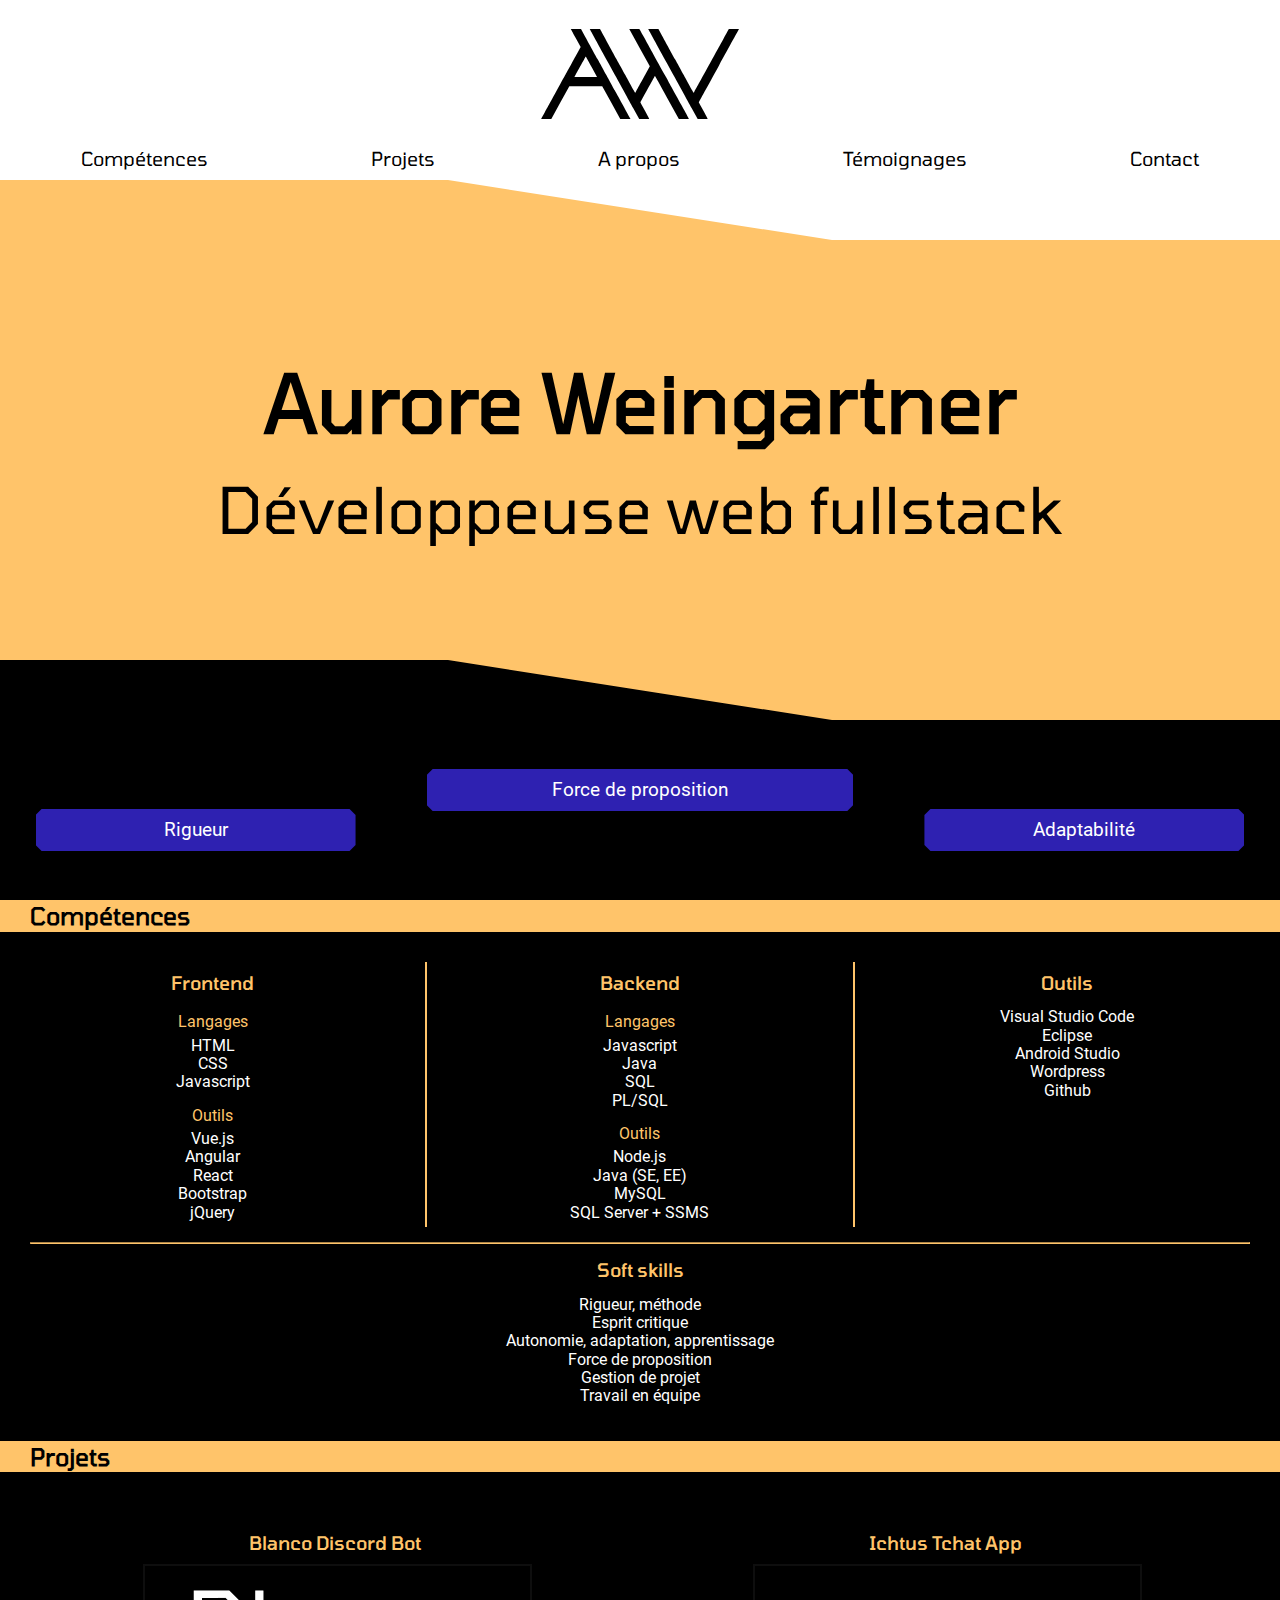
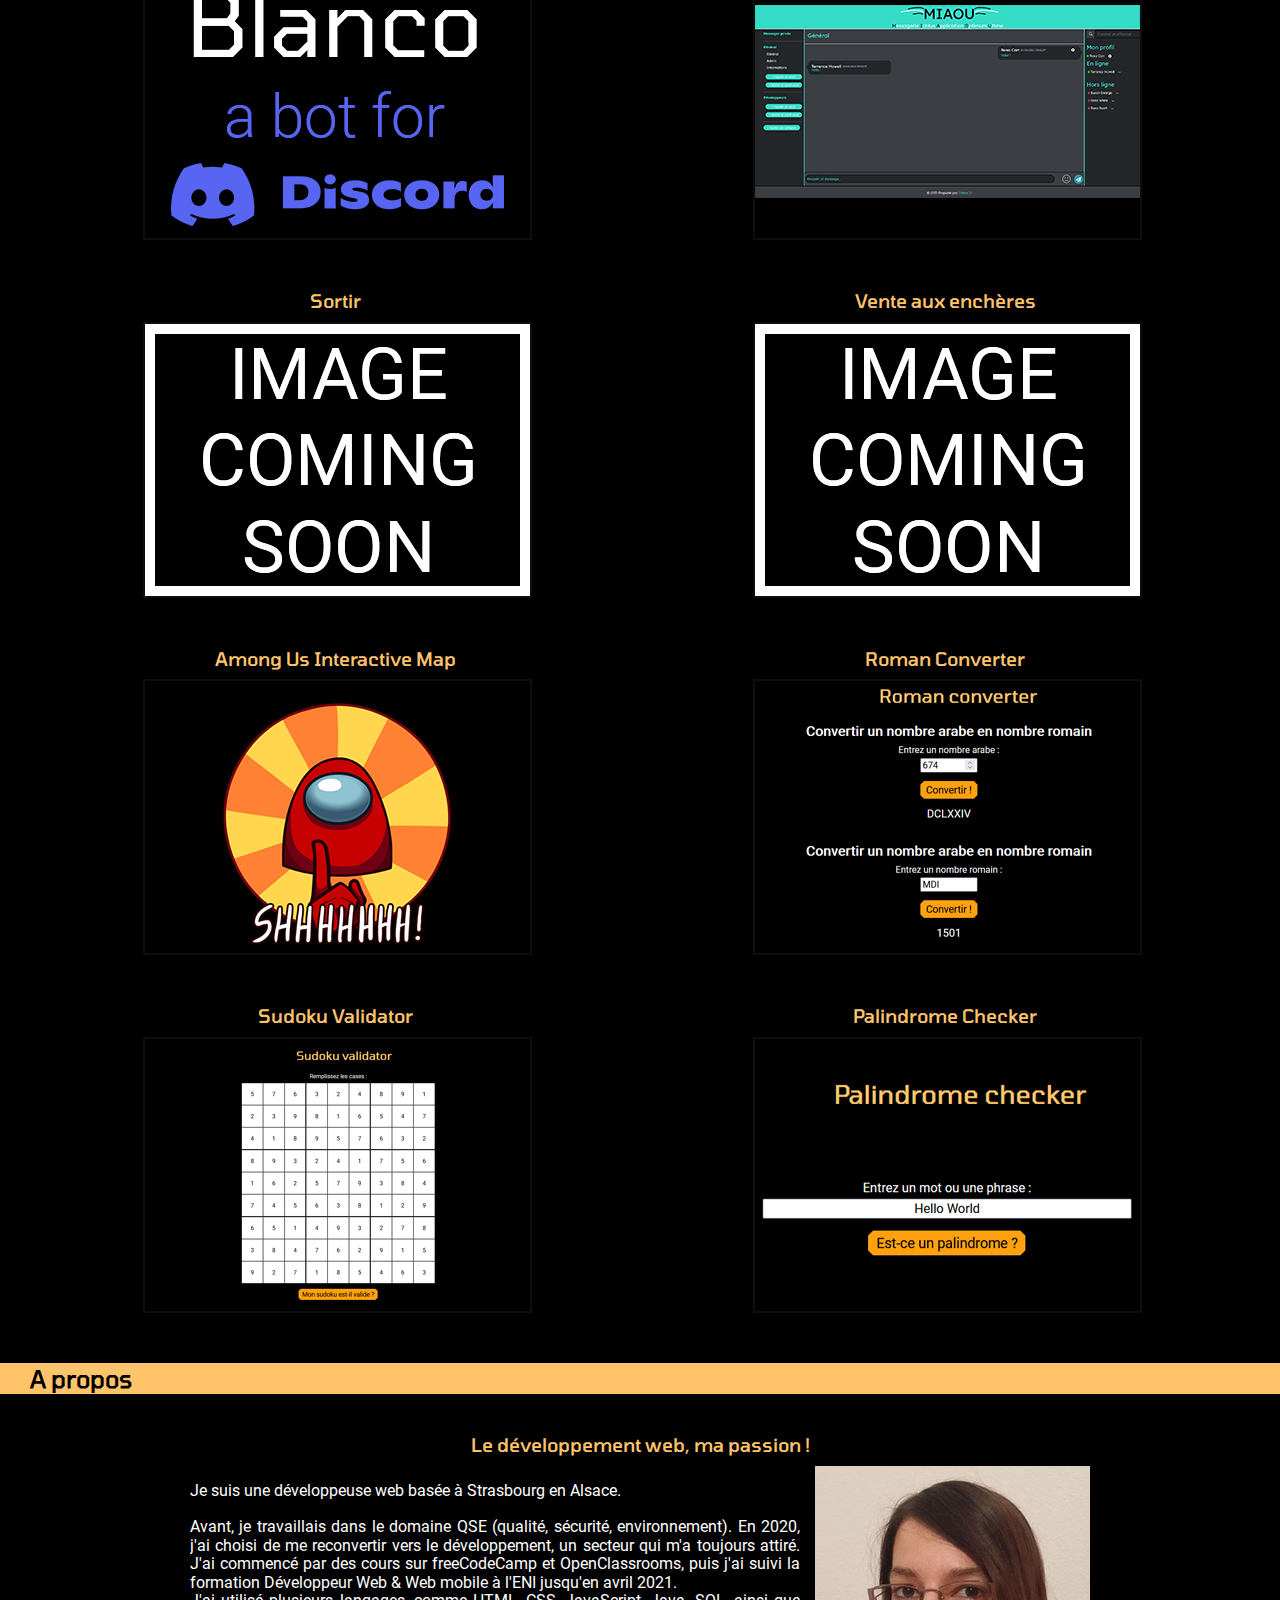
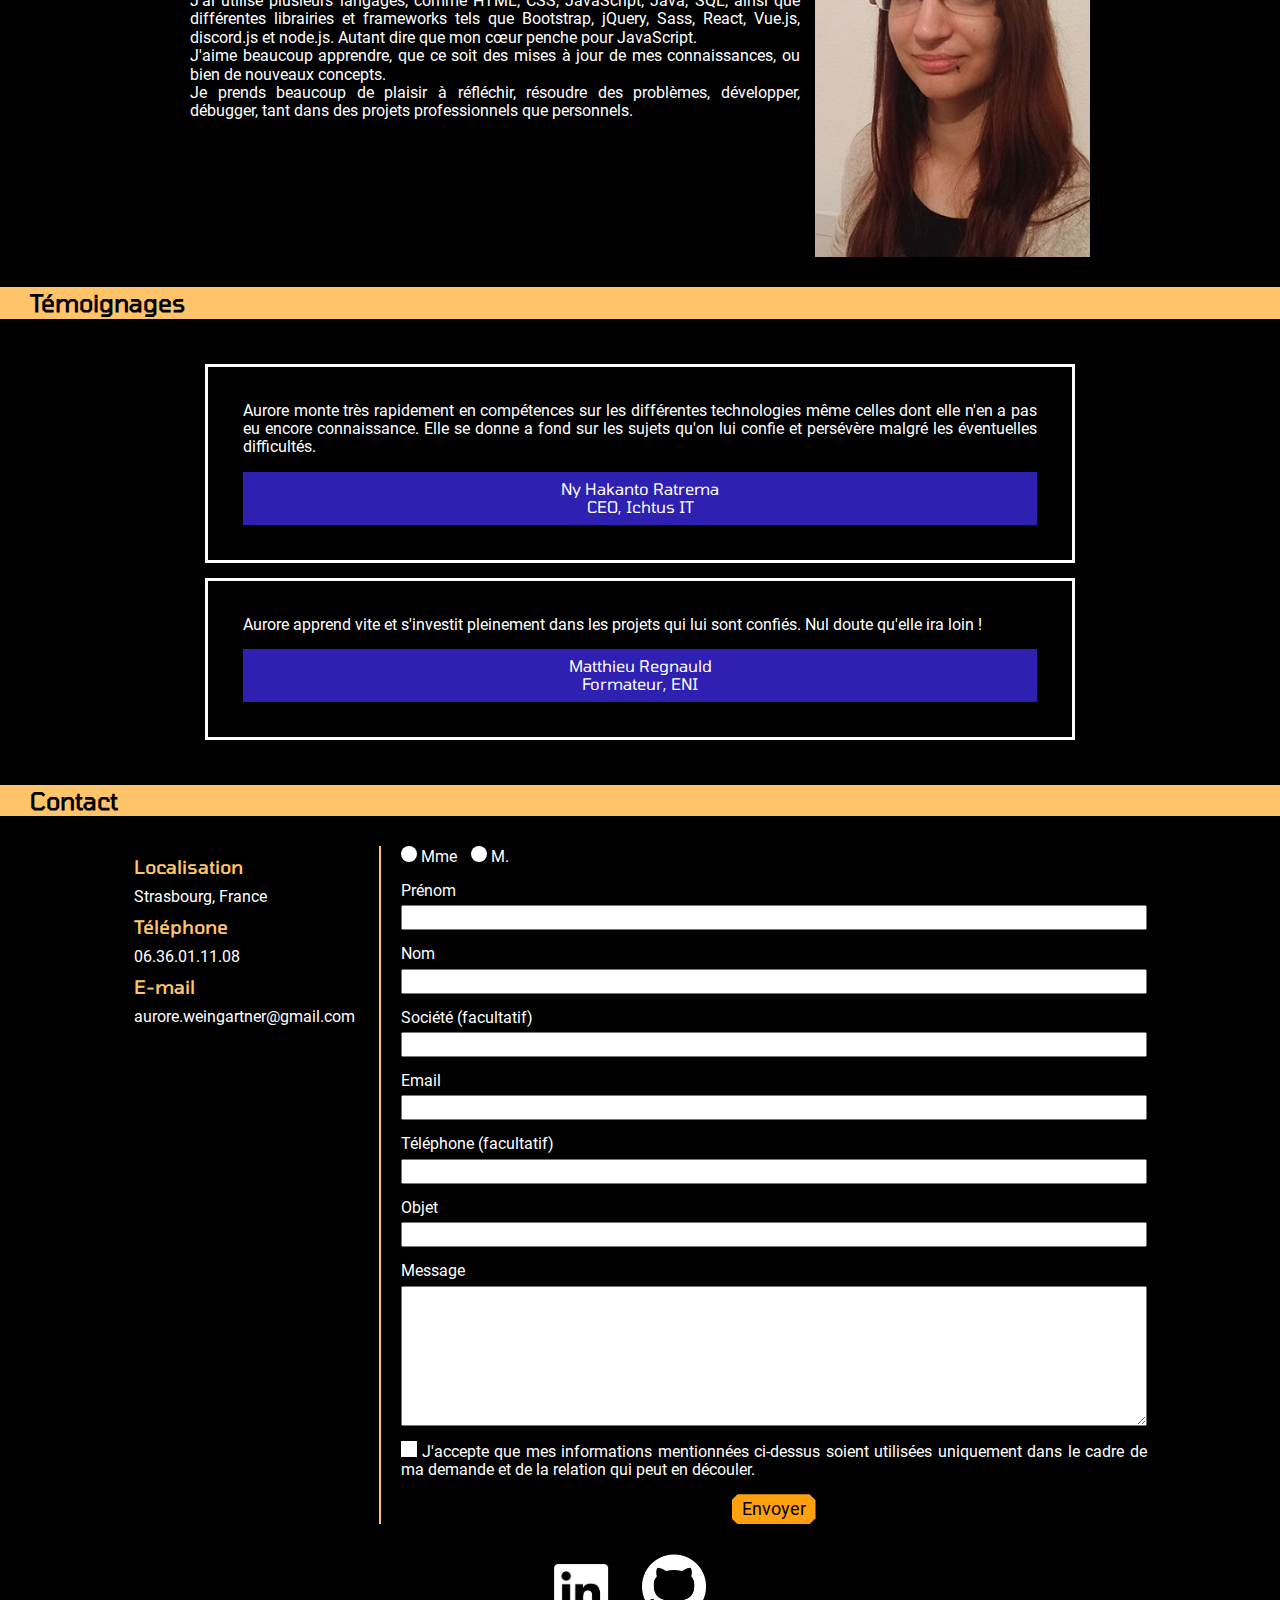
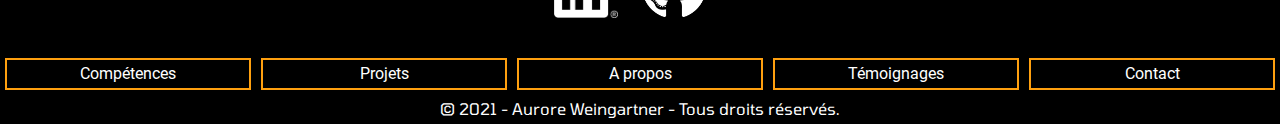
==== commit 467f65b4: "Replace non-breakable space without standard space" ====
--- a/index.html
+++ b/index.html
@@ -104,7 +104,7 @@
                   <li>Node.js</li>
                   <li>Java (SE, EE)</li>
                   <li>MySQL</li>
-                  <li>SQL&nbsp;Server&nbsp;+&nbsp;SSMS</li>
+                  <li>SQL&nbsp;Server +&nbsp;SSMS</li>
                 </ul>
             </div>
           </div>
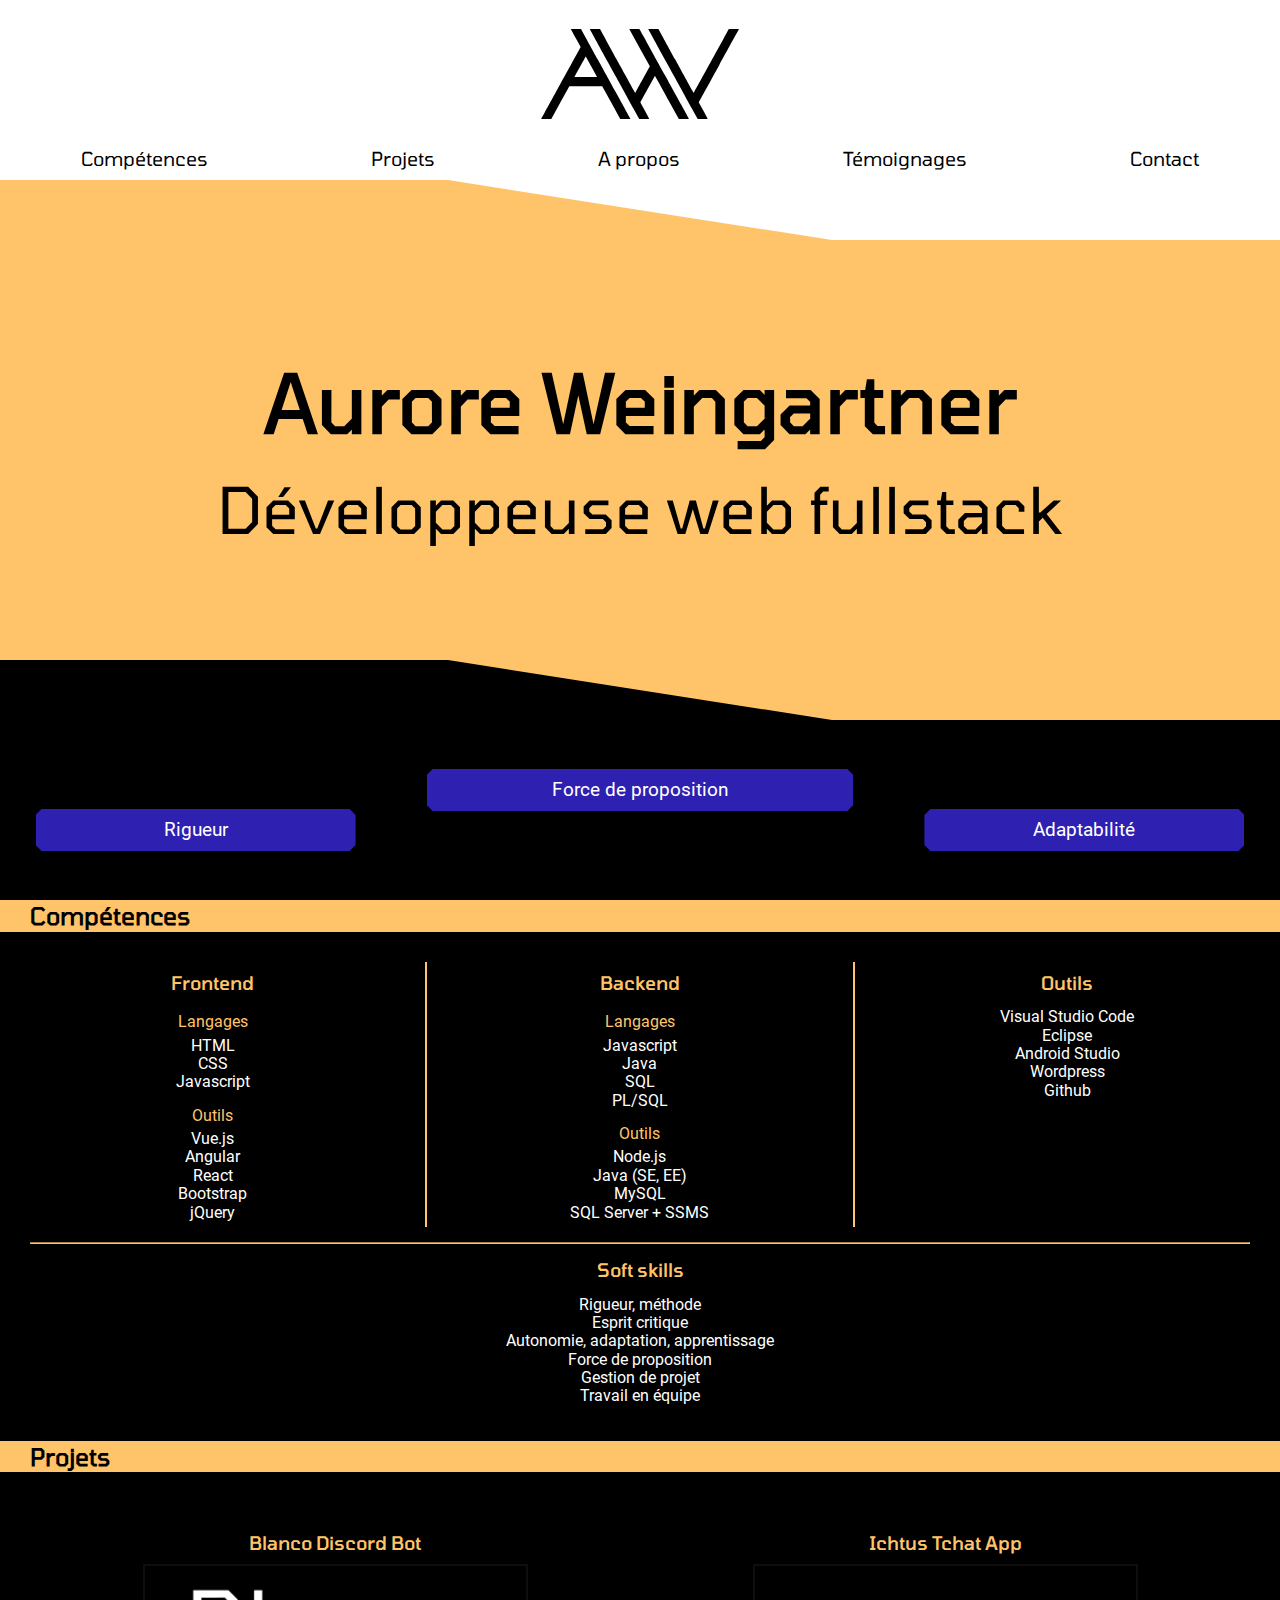
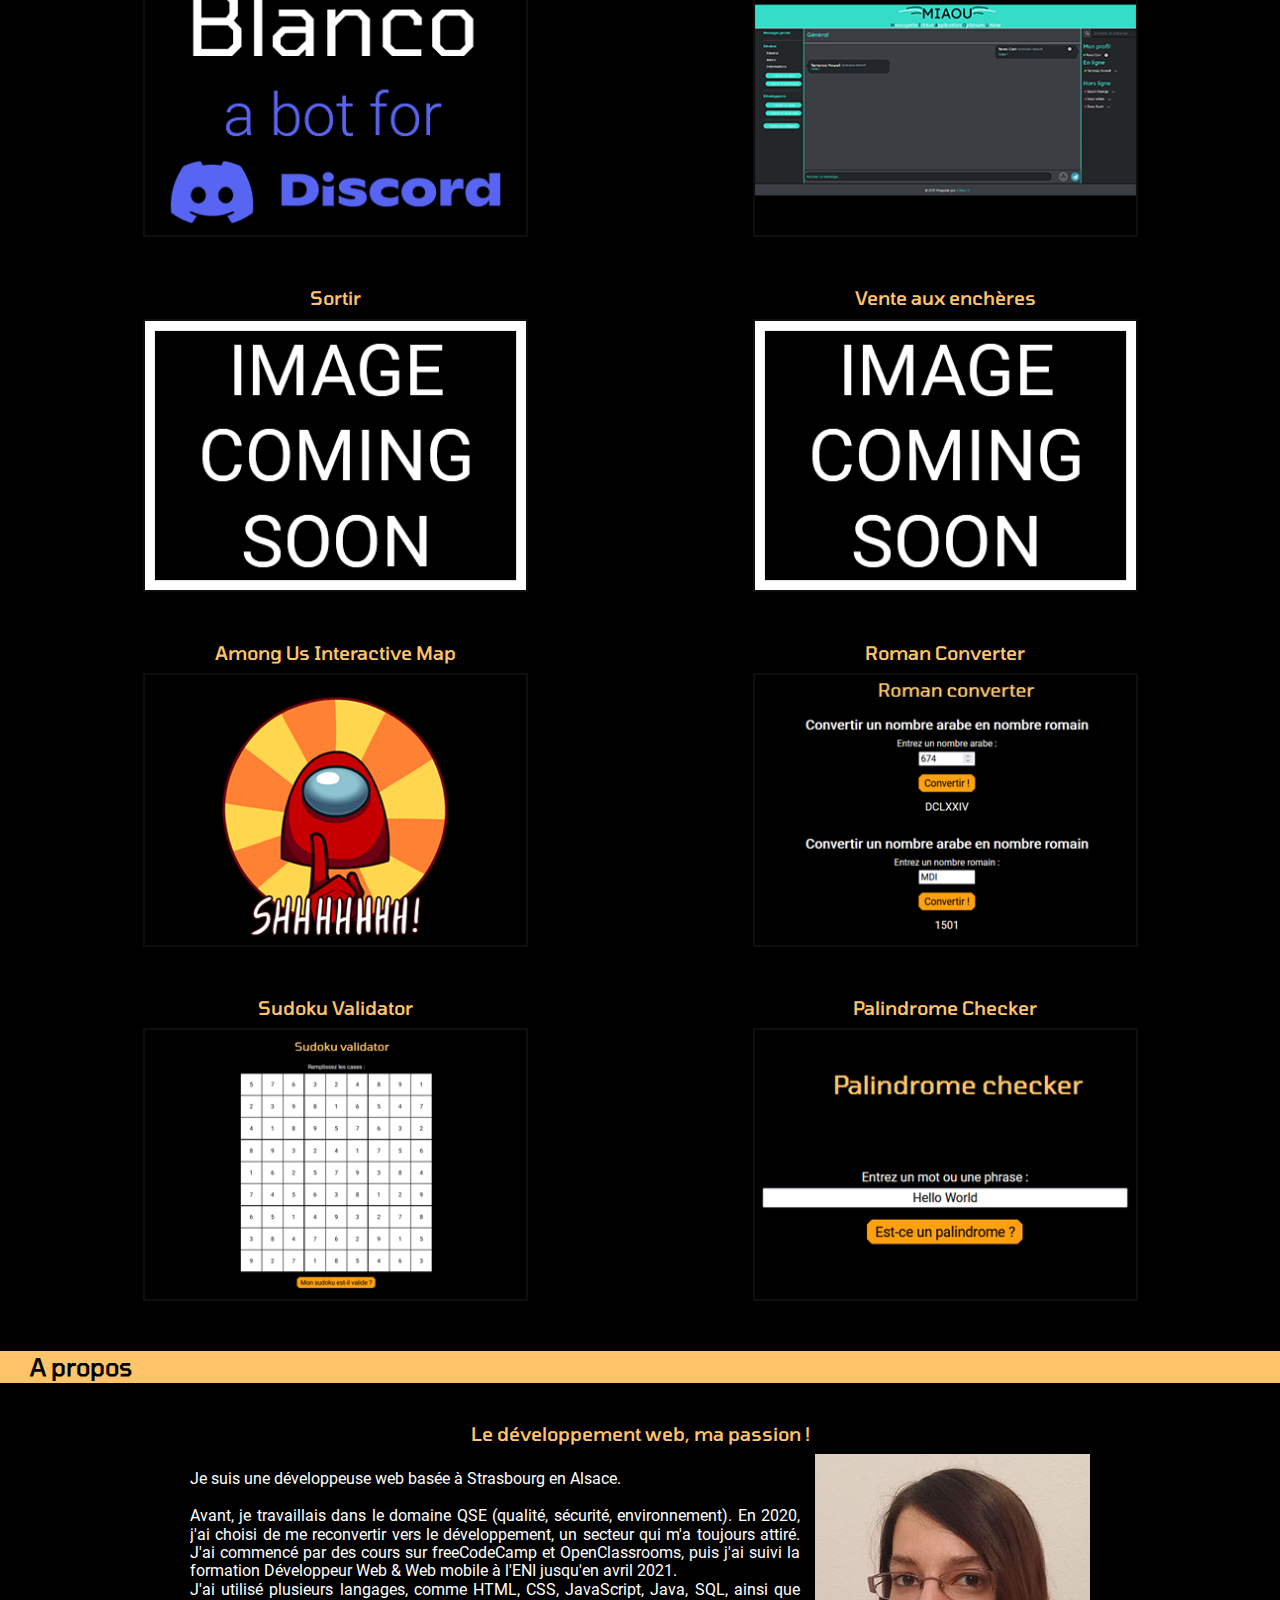
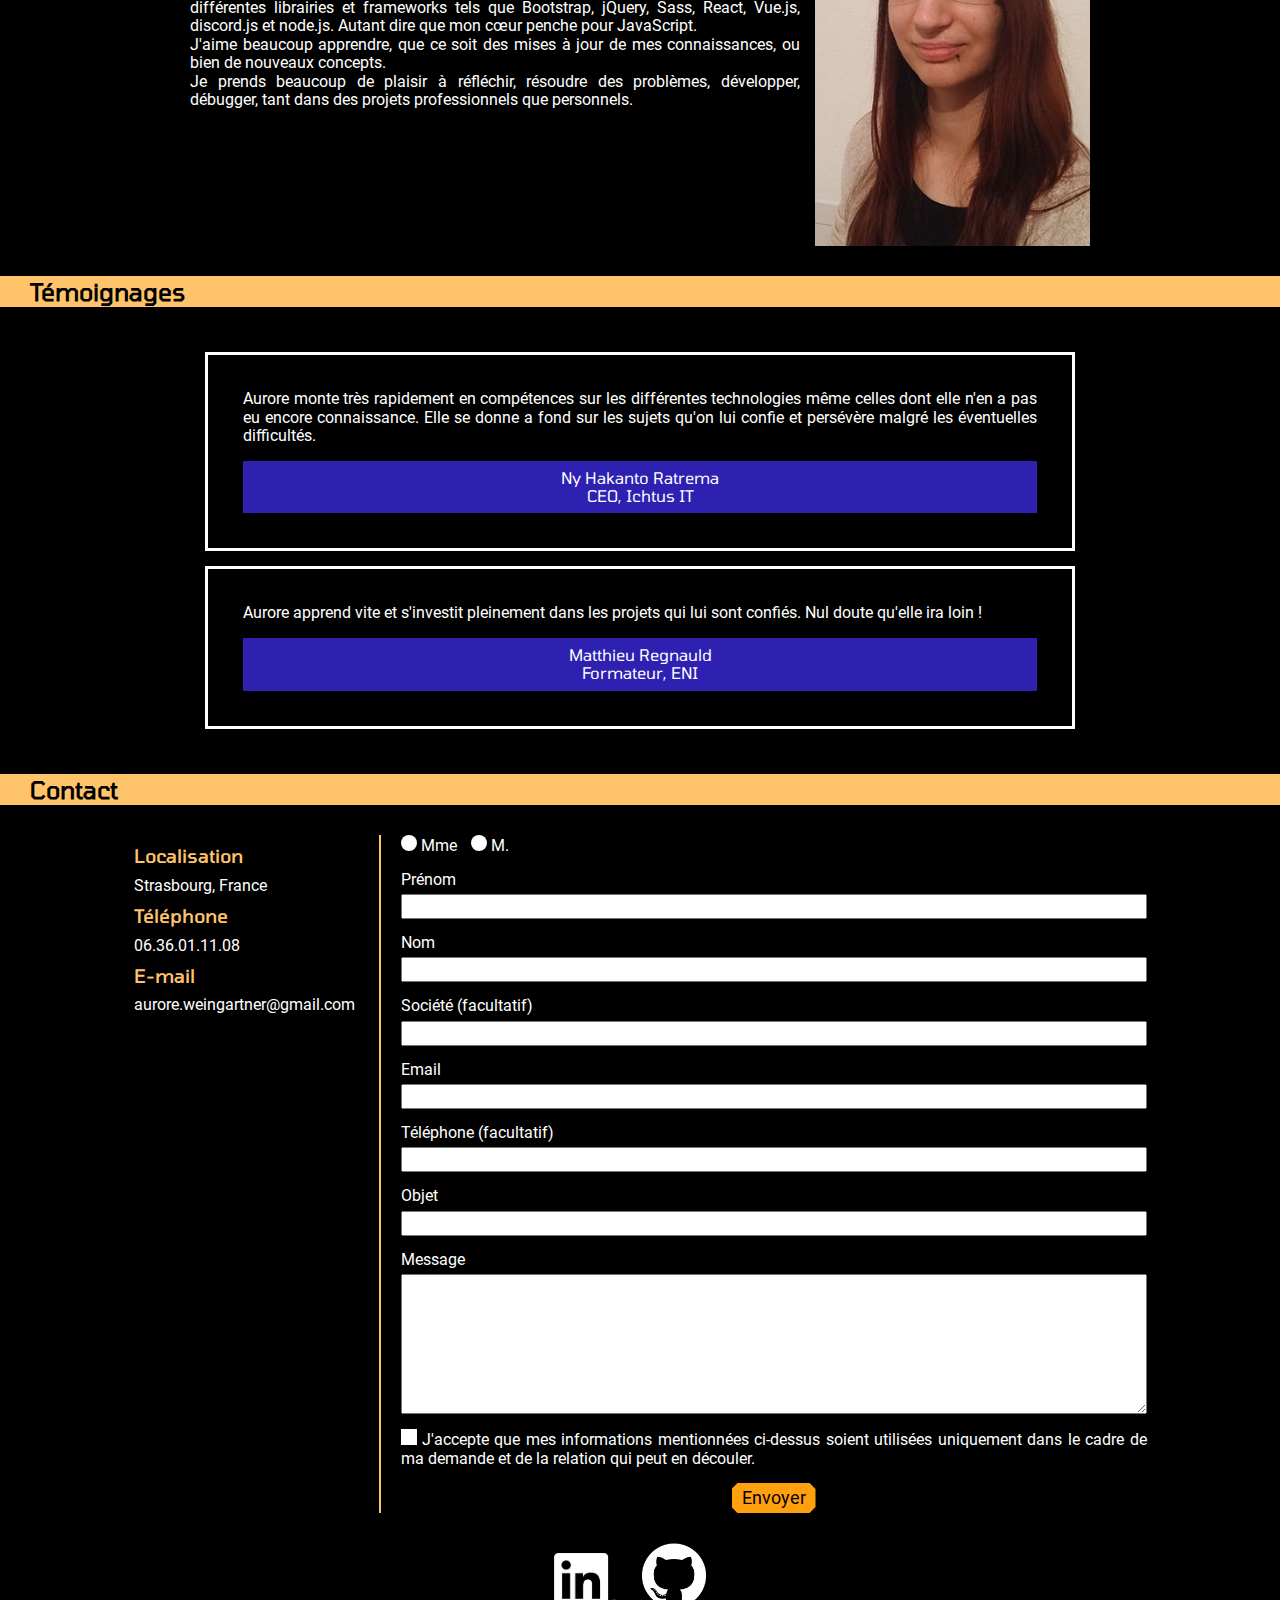
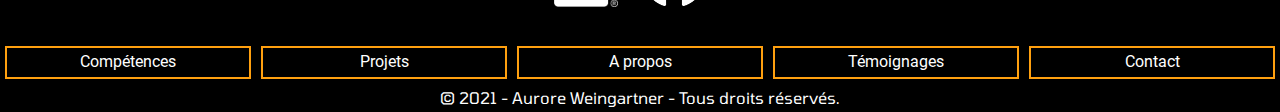
==== commit 4449fbba: "Add a column positioning by default" ====
--- a/index.html
+++ b/index.html
@@ -44,9 +44,9 @@
     </div>
 
     <div class="header__bottom row">
-      <p class="header__highlight col-3">Rigueur</p>
-      <p class="header__highlight col-4-medium col-5">Force&nbsp;de&nbsp;proposition</p>
-      <p class="header__highlight col-3">Adaptabilité</p>
+      <p class="header__highlight col-3-xs col-7">Rigueur</p>
+      <p class="header__highlight col-4-medium col-5-xs col-7">Force&nbsp;de&nbsp;proposition</p>
+      <p class="header__highlight col-3-xs col-7">Adaptabilité</p>
     </div>
 
   </header>
--- a/styles/grid.css
+++ b/styles/grid.css
@@ -97,6 +97,89 @@
   margin-left: calc(var(--col)*1);
 }
 
+.col-offset-3 {
+  margin-left: calc(var(--col)*3);
+}
+
+@media (min-width: 476px) {
+  .col-1-xs {
+    flex-basis: calc(var(--col)*1);
+    max-width: calc(var(--col)*1);
+  }
+  
+  .col-2-xs {
+    flex-basis: calc(var(--col)*2);
+    max-width: calc(var(--col)*2);
+  }
+  
+  .col-3-xs {
+    flex-basis: calc(var(--col)*3);
+    max-width: calc(var(--col)*3);
+  }
+  
+  .col-4-xs {
+    flex-basis: calc(var(--col)*4);
+    max-width: calc(var(--col)*4);
+  }
+  
+  .col-5-xs {
+    flex-basis: calc(var(--col)*5);
+    max-width: calc(var(--col)*5);
+  }
+  
+  .col-6-xs {
+    flex-basis: calc(var(--col)*6);
+    max-width: calc(var(--col)*6);
+  }
+  
+  .col-7-xs {
+    flex-basis: calc(var(--col)*7);
+    max-width: calc(var(--col)*7);
+  }
+  
+  .col-8-xs {
+    flex-basis: calc(var(--col)*8);
+    max-width: calc(var(--col)*8);
+  }
+  
+  .col-9-xs {
+    flex-basis: calc(var(--col)*9);
+    max-width: calc(var(--col)*9);
+  }
+  
+  .col-10-xs {
+    flex-basis: calc(var(--col)*10);
+    max-width: calc(var(--col)*10);
+  }
+  
+  .col-11-xs {
+    flex-basis: calc(var(--col)*11);
+    max-width: calc(var(--col)*11);
+  }
+  
+  .col-12-xs {
+    flex-basis: calc(var(--col)*12);
+    max-width: calc(var(--col)*12);
+  }
+  
+  .col-5th-xs {
+    flex-basis: 20%;
+    max-width: 20%;
+  }
+
+  .col-offset-0-xs {
+    margin-left: 0;
+  }
+
+  .col-offset-1-xs {
+    margin-left: calc(var(--col)*1);
+  }
+
+  .col-offset-3-xs {
+    margin-left: calc(var(--col)*3);
+  }
+}
+
 @media (min-width: 576px) {
 
   .col-1-small {
--- a/styles/style.css
+++ b/styles/style.css
@@ -176,7 +176,7 @@
     .header__title {
       color: var(--dark-color);
       font-family: "Tomorrow";
-      font-size: 5rem;
+      font-size: 3.5rem;
       font-weight: 600;
       margin-bottom: 25px;
     }
@@ -184,7 +184,7 @@
     .header__subtitle {
       color: var(--dark-color);
       font-family: "Tomorrow";
-      font-size: 4rem;
+      font-size: 2.5rem;
     }
 
   .header__bottom {
@@ -203,16 +203,6 @@
       clip-path: polygon(6px 0, calc(100% - 6px) 0, 100% 6px, 100% calc(100% - 6px), calc(100% - 6px) 100%, 6px 100%, 0 calc(100% - 6px), 0 6px);
     }
 
-      .header__highlight:not(:nth-child(2)) {
-        position: relative;
-        bottom: -20px;
-      }
-
-      .header__highlight:nth-child(2) {
-        position: relative;
-        top: -20px;
-      }
-
 /* SKILLS */
 
 .vertical-line {
@@ -243,14 +233,16 @@
 .project__tile__preview {
   display: block;
   position: relative;
-  width: 385px;
+  max-width: 385px;
   margin: auto;
 }
 
-.project__tile__img {
+  .project__tile__img {
       border: solid 2px var(--dark-color-light);
       display: block;
-    }
+      width: 250px;
+      height: auto;
+  }
 
   .project__tile__overlay {
     position: absolute;
@@ -258,7 +250,7 @@
     left: 0;
     background-color: var(--dark-color-transp);
     height: 0;
-    width: 389px;
+    width: 254px;
     overflow: hidden;
     transition: 0.5s ease-in-out;
   }
@@ -282,17 +274,19 @@
     .project__tile__description {
       text-align: justify;
       margin: 10px;
+      max-width: 254px;
     }
 
     .project__tile__tech-list {
       display: flex;
+      max-width: 254px;
     }
 
       .project__tile__tech {
         background-color: var(--secondary-color);
         font-family: "Tomorrow";
         font-size: 0.8rem;
-        margin: 0 10px;
+        margin: 0 5px;
         padding: 5px;
         clip-path: polygon(6px 0, calc(100% - 6px) 0, 100% 6px, 100% calc(100% - 6px), calc(100% - 6px) 100%, 6px 100%, 0 calc(100% - 6px), 0 6px);
       }
@@ -554,3 +548,39 @@
     padding-left: 20px;
   }
 }
+
+@media (min-width: 476px) {
+  .header__title {
+    font-size: 5rem;
+  }
+
+  .header__subtitle {
+    font-size: 4rem;
+  }
+
+  .header__highlight:not(:nth-child(2)) {
+    position: relative;
+    bottom: -20px;
+  }
+
+  .header__highlight:nth-child(2) {
+    position: relative;
+    top: -20px;
+  }
+
+  .project__tile__img {
+    width: 385px;
+  }
+
+  .project__tile__overlay {
+    width: 389px;
+  }
+
+  .project__tile__description {
+    max-width: 389px;
+  }
+
+  .project__tile__tech-list {
+    max-width: 389px;
+  }
+}